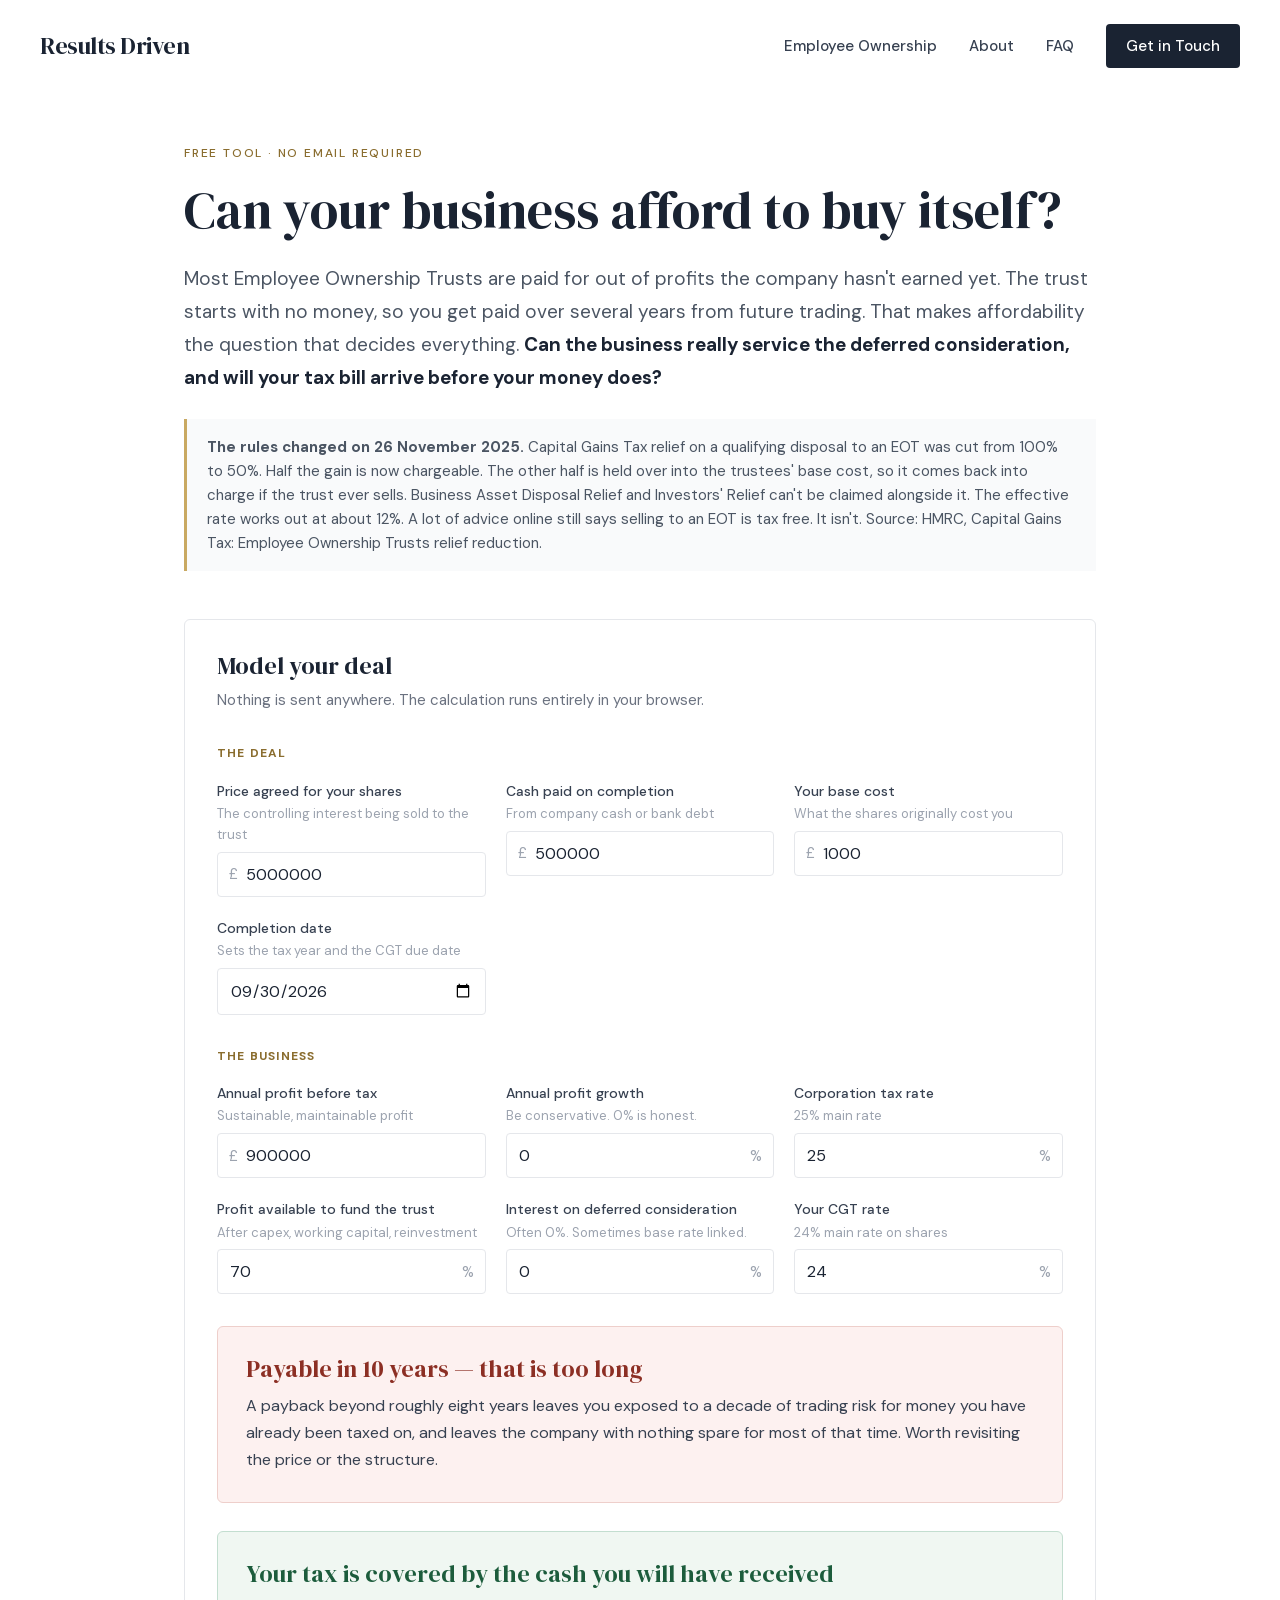
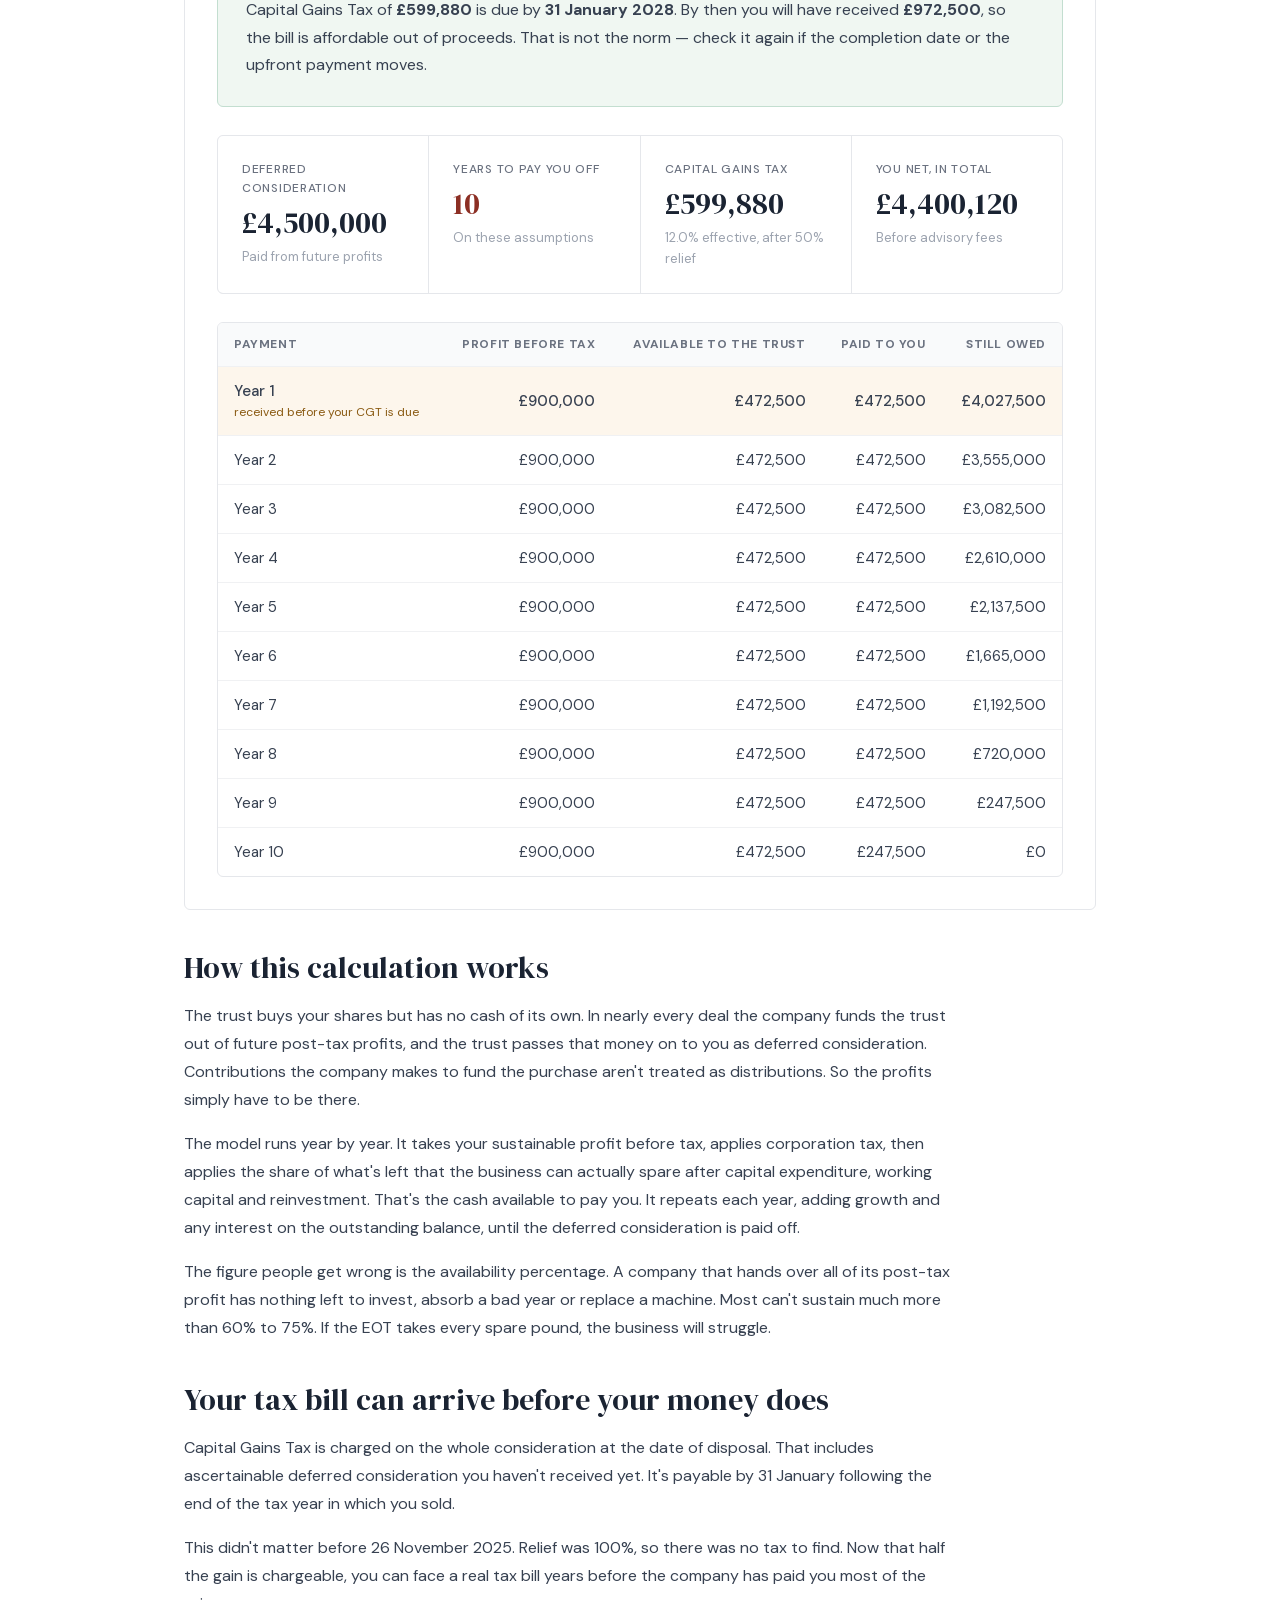
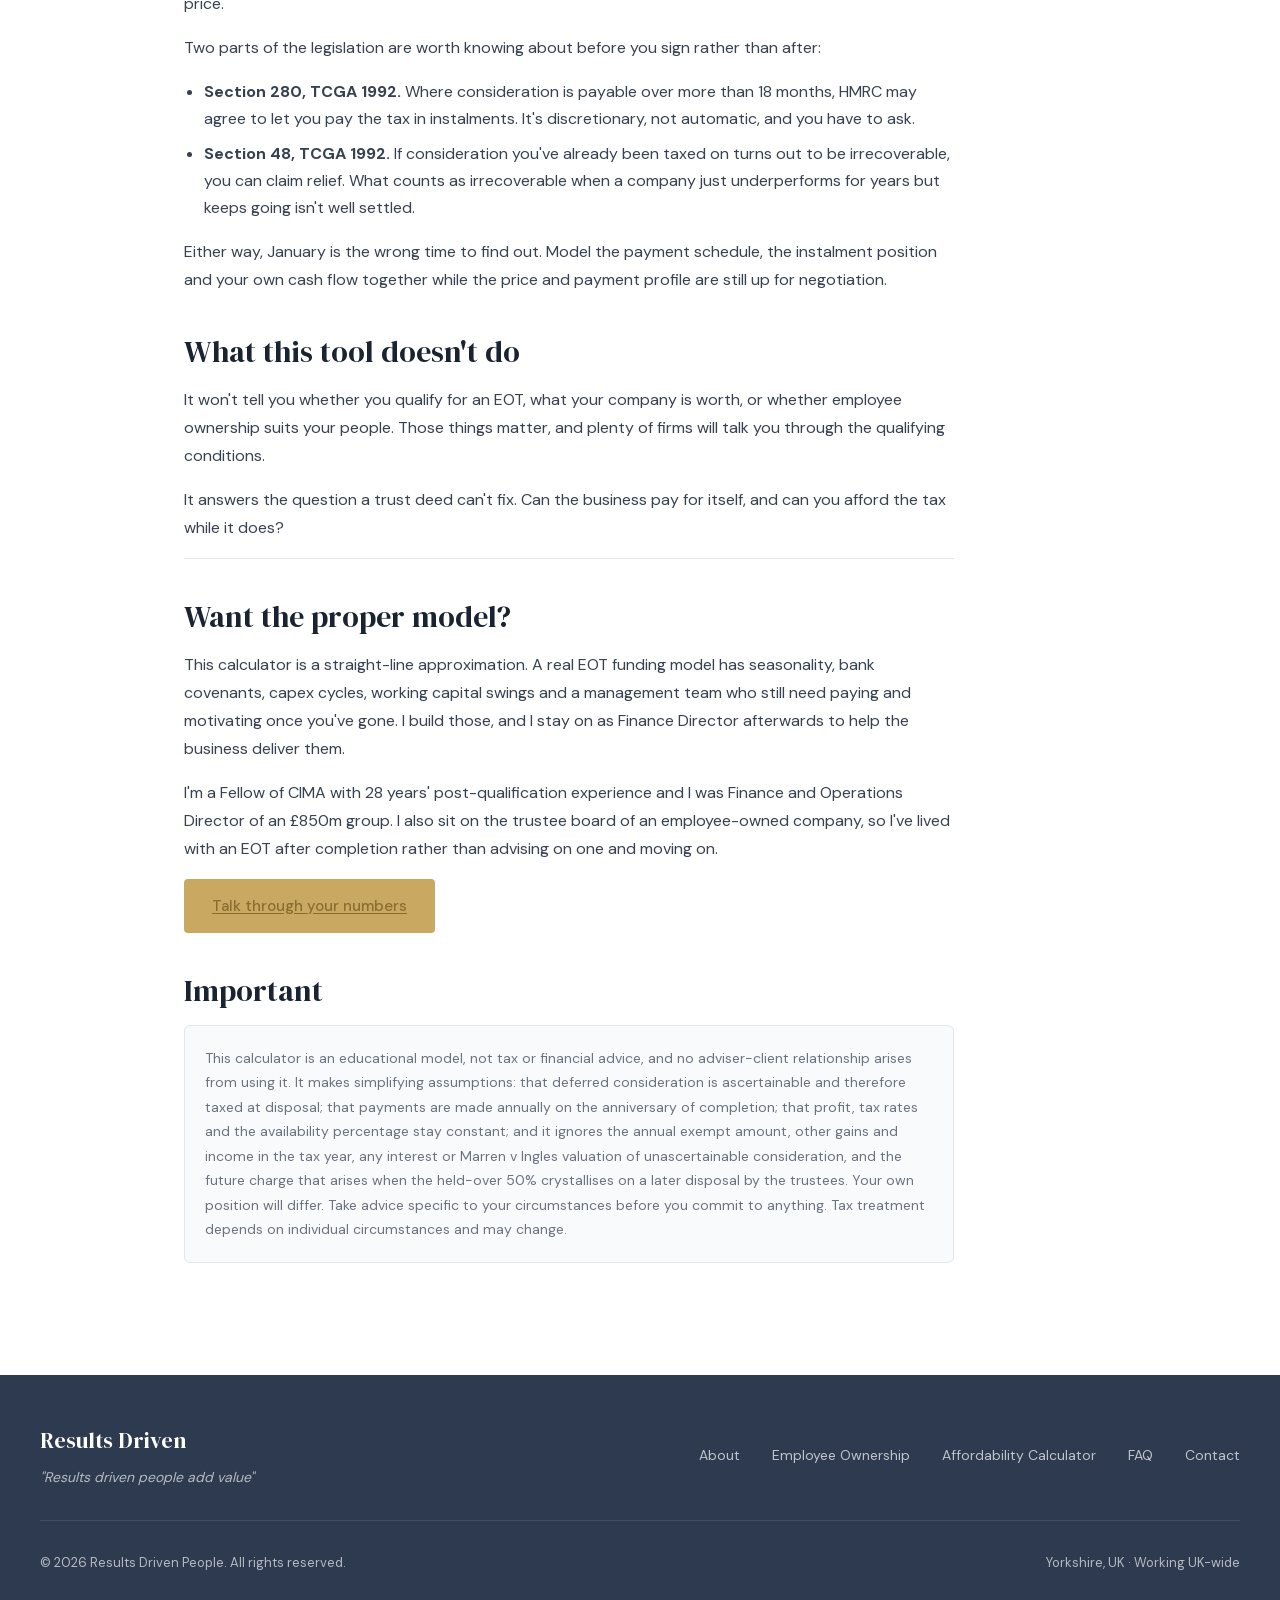
==== eot-affordability-calculator.html @ 0a6eadb1 "Align structured data with visible page: 28+ -> 29 years, anchored to 1997 JSON-LD and llms.txt stil" ====
<!DOCTYPE html>
<html lang="en-GB">

<head>
  <meta charset="utf-8">
  <meta name="viewport" content="width=device-width, initial-scale=1.0, viewport-fit=cover">

  <title>EOT Affordability Calculator | Can Your Business Afford to Buy Itself? | Results Driven</title>
  <meta name="title" content="EOT Affordability Calculator | Can Your Business Afford to Buy Itself?">
  <meta name="description" content="Free, ungated EOT affordability calculator. Model whether your company's future profits can actually fund the deferred consideration, what you net after the CGT relief cut from 100% to 50% on 26 November 2025, and whether your tax bill falls due before you have been paid. Built by Phil Southern FCMA.">
  <meta name="keywords" content="EOT affordability calculator, employee ownership trust calculator, EOT deferred consideration, EOT CGT calculator, can my business afford an EOT, EOT funding model, EOT 50% CGT relief">
  <meta name="author" content="Phil Southern FCMA, Results Driven">
  <meta name="robots" content="index, follow, max-snippet:-1, max-image-preview:large">
  <link rel="canonical" href="https://www.resultsdriven.co.uk/eot-affordability-calculator.html">

  <meta property="og:type" content="website">
  <meta property="og:url" content="https://www.resultsdriven.co.uk/eot-affordability-calculator.html">
  <meta property="og:site_name" content="Results Driven">
  <meta property="og:title" content="EOT Affordability Calculator | Can Your Business Afford to Buy Itself?">
  <meta property="og:description" content="Model whether your company's profits can fund the deferred consideration, and whether your CGT bill lands before you have been paid. Free, no email required.">
  <meta property="og:image" content="https://www.resultsdriven.co.uk/assets/img/Phil.webp">
  <meta property="og:locale" content="en_GB">

  <meta name="twitter:card" content="summary_large_image">
  <meta name="twitter:title" content="EOT Affordability Calculator | Can Your Business Afford to Buy Itself?">
  <meta name="twitter:description" content="Model whether your company's profits can fund the deferred consideration, and whether your CGT bill lands before you have been paid.">
  <meta name="twitter:image" content="https://www.resultsdriven.co.uk/assets/img/Phil.webp">

  <link rel="icon" type="image/png" href="assets/img/favicon.png">
  <link rel="apple-touch-icon" href="assets/img/favicon.png">
  <link rel="manifest" href="manifest.json">
  <meta name="theme-color" content="#1a2332">

  <link rel="preload" href="assets/fonts/dm-serif-display-latin-400.woff2" as="font" type="font/woff2" crossorigin fetchpriority="high">
  <link rel="preload" href="assets/fonts/dm-sans-latin-var.woff2" as="font" type="font/woff2" crossorigin fetchpriority="high">
  <link rel="preload" href="assets/css/style.css" as="style">
  <style>
    @font-face{font-family:'DM Sans';src:url(assets/fonts/dm-sans-latin-var.woff2) format('woff2-variations');font-weight:400 700;font-style:normal;font-display:swap}
    @font-face{font-family:'DM Serif Display';src:url(assets/fonts/dm-serif-display-latin-400.woff2) format('woff2');font-weight:400;font-style:normal;font-display:swap}
    *,*::before,*::after{box-sizing:border-box;margin:0;padding:0}
    html{scroll-behavior:smooth;-webkit-font-smoothing:antialiased}
    body{font-family:'DM Sans',-apple-system,BlinkMacSystemFont,sans-serif;font-size:1rem;line-height:1.6;color:#374151;background:#fff}
    a{color:inherit;text-decoration:none}
    h1,h2,h3,h4{font-family:'DM Serif Display',Georgia,serif;font-weight:400;line-height:1.2;color:#1a2332}
  </style>
  <link href="assets/css/style.css" rel="stylesheet">

  <style>
    .calc-main{max-width:960px;margin:0 auto;padding:9rem 1.5rem 4rem}
    .calc-intro{margin-bottom:3rem}
    .calc-intro h1{font-size:clamp(2rem,4.5vw,3.25rem);margin-bottom:1.25rem}
    .calc-lede{font-size:1.1875rem;color:#4b5563;line-height:1.75;max-width:70ch}
    .calc-lede strong{color:#1a2332}
    .calc-note{margin-top:1.5rem;padding:1rem 1.25rem;border-left:3px solid #c9a962;background:#f9fafb;font-size:.9375rem;color:#4b5563}

    .calc-panel{border:1px solid #e5e7eb;border-radius:6px;padding:2rem;margin-bottom:2.5rem;background:#fff}
    .calc-panel h2{font-size:1.5rem;margin-bottom:.5rem}
    .calc-panel-sub{font-size:.9375rem;color:#6b7280;margin-bottom:2rem}
    .calc-fieldset{border:0;margin:0 0 2rem}
    .calc-legend{font-size:.75rem;font-weight:700;letter-spacing:.1em;text-transform:uppercase;color:#8a6d2f;margin-bottom:1rem;padding:0}
    .calc-grid{display:grid;grid-template-columns:repeat(auto-fit,minmax(230px,1fr));gap:1.25rem}
    .calc-field label{display:block;font-size:.875rem;font-weight:500;color:#374151;margin-bottom:.375rem}
    .calc-hint{display:block;font-size:.8125rem;font-weight:400;color:#9ca3af;margin-top:.125rem}
    .calc-input-wrap{position:relative;display:flex;align-items:center}
    .calc-prefix,.calc-suffix{position:absolute;color:#9ca3af;font-size:.9375rem;pointer-events:none}
    .calc-prefix{left:.75rem}
    .calc-suffix{right:.75rem}
    .calc-field input{width:100%;padding:.6875rem .75rem;font-family:inherit;font-size:1rem;color:#1a2332;border:1px solid #e5e7eb;border-radius:4px;background:#fff}
    .calc-field input.has-prefix{padding-left:1.75rem}
    .calc-field input.has-suffix{padding-right:2rem}
    .calc-field input:focus{outline:2px solid #c9a962;outline-offset:1px;border-color:#c9a962}

    .calc-verdict{border-radius:6px;padding:1.75rem;margin-bottom:1.75rem;border:1px solid}
    .calc-verdict h3{font-size:1.5rem;margin-bottom:.5rem}
    .calc-verdict p{font-size:1rem;line-height:1.7}
    .v-ok{background:#f0f7f2;border-color:#c3ded0}
    .v-ok h3{color:#1c5c3c}
    .v-warn{background:#fdf6ec;border-color:#eddcbf}
    .v-warn h3{color:#8a5a12}
    .v-bad{background:#fdf1f0;border-color:#eecfcb}
    .v-bad h3{color:#8c2f24}

    .calc-results{display:grid;grid-template-columns:repeat(auto-fit,minmax(190px,1fr));gap:1px;background:#e5e7eb;border:1px solid #e5e7eb;border-radius:6px;overflow:hidden;margin-bottom:1.75rem}
    .calc-result{background:#fff;padding:1.5rem}
    .calc-result-label{display:block;font-size:.75rem;font-weight:500;letter-spacing:.06em;text-transform:uppercase;color:#6b7280;margin-bottom:.5rem}
    .calc-result-value{display:block;font-family:'DM Serif Display',Georgia,serif;font-size:1.875rem;color:#1a2332;line-height:1.15}
    .calc-result-note{display:block;font-size:.8125rem;color:#9ca3af;margin-top:.375rem}
    .calc-result-value.is-bad{color:#8c2f24}

    .calc-table-wrap{overflow-x:auto;border:1px solid #e5e7eb;border-radius:6px}
    table.calc-table{width:100%;border-collapse:collapse;font-size:.9375rem;min-width:560px}
    .calc-table th,.calc-table td{padding:.75rem 1rem;text-align:right;border-bottom:1px solid #f0f1f3}
    .calc-table th{font-size:.75rem;font-weight:700;letter-spacing:.05em;text-transform:uppercase;color:#6b7280;background:#f9fafb;text-align:right}
    .calc-table th:first-child,.calc-table td:first-child{text-align:left}
    .calc-table tbody tr:last-child td{border-bottom:0}
    .calc-table tr.is-taxdue td{background:#fdf6ec;font-weight:500}
    .calc-table .row-flag{font-size:.75rem;color:#8a5a12;display:block;font-weight:400}

    .calc-prose{max-width:70ch;margin-bottom:3rem}
    .calc-prose h2{font-size:1.875rem;margin:2.5rem 0 1rem}
    .calc-prose h3{font-size:1.25rem;margin:1.75rem 0 .625rem}
    .calc-prose p{margin-bottom:1rem;line-height:1.75}
    .calc-prose ul{margin:0 0 1rem 1.25rem}
    .calc-prose li{margin-bottom:.5rem;line-height:1.7}
    .calc-prose a{color:#8a6d2f;text-decoration:underline;text-underline-offset:2px}
    .calc-cta{border-top:1px solid #e5e7eb;padding-top:2.5rem;margin-top:1rem}
    .calc-cta h2{margin-top:0}
    .calc-disclaimer{font-size:.875rem;color:#6b7280;background:#f9fafb;border:1px solid #e5e7eb;border-radius:6px;padding:1.25rem;line-height:1.7}
    @media(max-width:600px){.calc-main{padding-top:7rem}.calc-panel{padding:1.25rem}.calc-result-value{font-size:1.5rem}}
  </style>

  <script type="application/ld+json">
  {
    "@context": "https://schema.org",
    "@graph": [
      {
        "@type": "WebApplication",
        "@id": "https://www.resultsdriven.co.uk/eot-affordability-calculator.html#app",
        "name": "EOT Affordability Calculator",
        "url": "https://www.resultsdriven.co.uk/eot-affordability-calculator.html",
        "applicationCategory": "FinanceApplication",
        "operatingSystem": "Any (web browser)",
        "isAccessibleForFree": true,
        "offers": { "@type": "Offer", "price": "0", "priceCurrency": "GBP" },
        "description": "A free calculator that models whether a UK company's future trading profits can fund the deferred consideration on a sale to an Employee Ownership Trust, what the seller nets after the reduction of EOT Capital Gains Tax relief from 100% to 50% for disposals on or after 26 November 2025, and whether the Capital Gains Tax falls due before the seller has actually been paid.",
        "author": { "@type": "Person", "name": "Phil Southern", "@id": "https://www.resultsdriven.co.uk/#phil-southern" },
        "publisher": { "@id": "https://www.resultsdriven.co.uk/#business" },
        "inLanguage": "en-GB"
      },
      {
        "@type": "BreadcrumbList",
        "itemListElement": [
          { "@type": "ListItem", "position": 1, "name": "Home", "item": "https://www.resultsdriven.co.uk/" },
          { "@type": "ListItem", "position": 2, "name": "EOT Affordability Calculator", "item": "https://www.resultsdriven.co.uk/eot-affordability-calculator.html" }
        ]
      },
      {
        "@type": "FAQPage",
        "mainEntity": [
          {
            "@type": "Question",
            "name": "Can my business afford to be sold to an EOT?",
            "acceptedAnswer": {
              "@type": "Answer",
              "text": "It depends on whether the company's future post-tax trading profits can service the deferred consideration within an acceptable period. The trust normally has no money of its own, so the price is paid out of profits the business has not yet earned. As a rule of thumb, if the deferred consideration is more than about four to six years of the profit genuinely available after tax, reinvestment and working capital, the deal will strain the business. The calculator on this page models it year by year rather than relying on a rule of thumb."
            }
          },
          {
            "@type": "Question",
            "name": "How much Capital Gains Tax do I pay when I sell to an EOT in 2026?",
            "acceptedAnswer": {
              "@type": "Answer",
              "text": "For disposals on or after 26 November 2025, relief on a qualifying disposal to an Employee Ownership Trust is 50%, not 100%. Half the gain is chargeable immediately and the other half is held over and deducted from the trustees' acquisition cost, so it comes back into charge on a later disposal by the trust. Business Asset Disposal Relief and Investors' Relief cannot be claimed where EOT relief under section 236H TCGA 1992 is claimed. At the 24% main rate for shares, the effective rate is approximately 12% of the gain. Before 26 November 2025 the relief was 100% and the disposal was free of Capital Gains Tax, which is why a great deal of published UK advice is now out of date."
            }
          },
          {
            "@type": "Question",
            "name": "If the EOT pays me out of future profits, when is my Capital Gains Tax due?",
            "acceptedAnswer": {
              "@type": "Answer",
              "text": "Capital Gains Tax is charged by reference to the whole consideration at the date of disposal, including ascertainable deferred consideration you have not yet received, and it is payable by 31 January following the end of the tax year in which the disposal took place. When relief was 100% this did not matter because there was no tax to pay. Now that half the gain is chargeable, a seller can face a substantial tax bill long before the company has paid them most of the purchase price. Section 280 of the Taxation of Chargeable Gains Act 1992 allows HMRC to agree payment by instalments where consideration is payable over a period exceeding 18 months, and section 48 gives relief where consideration ultimately proves irrecoverable. This calculator shows the gap between the tax due and the cash actually received by that date."
            }
          }
        ]
      }
    ]
  }
  </script>
</head>

<body>

  <nav class="site-nav" role="navigation" aria-label="Main navigation">
    <div class="nav-container">
      <a href="/" class="nav-logo" aria-label="Results Driven - Home">
        <span class="logo-text">Results Driven</span>
      </a>
      <div class="nav-links" id="nav-links">
        <a href="/#employee-ownership">Employee Ownership</a>
        <a href="/#about">About</a>
        <a href="/#faq">FAQ</a>
        <a href="/#contact" class="nav-cta">Get in Touch</a>
      </div>
      <button class="nav-toggle" aria-label="Toggle navigation menu" aria-expanded="false" aria-controls="nav-links">
        <span></span>
        <span></span>
      </button>
    </div>
  </nav>

  <main class="calc-main">

    <div class="calc-intro">
      <p class="section-label">Free tool &middot; No email required</p>
      <h1>Can your business afford to buy itself?</h1>
      <p class="calc-lede">Most Employee Ownership Trusts are paid for out of profits the company hasn't earned yet. The trust starts with no money, so you get paid over several years from future trading. That makes affordability the question that decides everything. <strong>Can the business really service the deferred consideration, and will your tax bill arrive before your money does?</strong></p>
      <div class="calc-note">
        <strong>The rules changed on 26 November 2025.</strong> Capital Gains Tax relief on a qualifying disposal to an EOT was cut from 100% to 50%. Half the gain is now chargeable. The other half is held over into the trustees' base cost, so it comes back into charge if the trust ever sells. Business Asset Disposal Relief and Investors' Relief can't be claimed alongside it. The effective rate works out at about 12%. A lot of advice online still says selling to an EOT is tax free. It isn't. Source: <a href="https://www.gov.uk/government/publications/capital-gains-tax-employee-ownership-trusts/capital-gains-tax-employee-ownership-trusts-relief-reduction" rel="noopener">HMRC, Capital Gains Tax: Employee Ownership Trusts relief reduction</a>.
      </div>
    </div>

    <form class="calc-panel" id="calc-form" novalidate>
      <h2>Model your deal</h2>
      <p class="calc-panel-sub">Nothing is sent anywhere. The calculation runs entirely in your browser.</p>

      <fieldset class="calc-fieldset">
        <legend class="calc-legend">The deal</legend>
        <div class="calc-grid">
          <div class="calc-field">
            <label for="price">Price agreed for your shares
              <span class="calc-hint">The controlling interest being sold to the trust</span>
            </label>
            <div class="calc-input-wrap">
              <span class="calc-prefix">£</span>
              <input type="number" id="price" class="has-prefix" value="5000000" min="0" step="10000" inputmode="numeric">
            </div>
          </div>
          <div class="calc-field">
            <label for="upfront">Cash paid on completion
              <span class="calc-hint">From company cash or bank debt</span>
            </label>
            <div class="calc-input-wrap">
              <span class="calc-prefix">£</span>
              <input type="number" id="upfront" class="has-prefix" value="500000" min="0" step="10000" inputmode="numeric">
            </div>
          </div>
          <div class="calc-field">
            <label for="basecost">Your base cost
              <span class="calc-hint">What the shares originally cost you</span>
            </label>
            <div class="calc-input-wrap">
              <span class="calc-prefix">£</span>
              <input type="number" id="basecost" class="has-prefix" value="1000" min="0" step="1000" inputmode="numeric">
            </div>
          </div>
          <div class="calc-field">
            <label for="completion">Completion date
              <span class="calc-hint">Sets the tax year and the CGT due date</span>
            </label>
            <div class="calc-input-wrap">
              <input type="date" id="completion" value="2026-09-30">
            </div>
          </div>
        </div>
      </fieldset>

      <fieldset class="calc-fieldset">
        <legend class="calc-legend">The business</legend>
        <div class="calc-grid">
          <div class="calc-field">
            <label for="pbt">Annual profit before tax
              <span class="calc-hint">Sustainable, maintainable profit</span>
            </label>
            <div class="calc-input-wrap">
              <span class="calc-prefix">£</span>
              <input type="number" id="pbt" class="has-prefix" value="900000" min="0" step="10000" inputmode="numeric">
            </div>
          </div>
          <div class="calc-field">
            <label for="growth">Annual profit growth
              <span class="calc-hint">Be conservative. 0% is honest.</span>
            </label>
            <div class="calc-input-wrap">
              <input type="number" id="growth" class="has-suffix" value="0" min="-20" max="30" step="0.5">
              <span class="calc-suffix">%</span>
            </div>
          </div>
          <div class="calc-field">
            <label for="ctrate">Corporation tax rate
              <span class="calc-hint">25% main rate</span>
            </label>
            <div class="calc-input-wrap">
              <input type="number" id="ctrate" class="has-suffix" value="25" min="0" max="40" step="0.5">
              <span class="calc-suffix">%</span>
            </div>
          </div>
          <div class="calc-field">
            <label for="avail">Profit available to fund the trust
              <span class="calc-hint">After capex, working capital, reinvestment</span>
            </label>
            <div class="calc-input-wrap">
              <input type="number" id="avail" class="has-suffix" value="70" min="0" max="100" step="5">
              <span class="calc-suffix">%</span>
            </div>
          </div>
          <div class="calc-field">
            <label for="interest">Interest on deferred consideration
              <span class="calc-hint">Often 0%. Sometimes base rate linked.</span>
            </label>
            <div class="calc-input-wrap">
              <input type="number" id="interest" class="has-suffix" value="0" min="0" max="15" step="0.25">
              <span class="calc-suffix">%</span>
            </div>
          </div>
          <div class="calc-field">
            <label for="cgtrate">Your CGT rate
              <span class="calc-hint">24% main rate on shares</span>
            </label>
            <div class="calc-input-wrap">
              <input type="number" id="cgtrate" class="has-suffix" value="24" min="0" max="45" step="1">
              <span class="calc-suffix">%</span>
            </div>
          </div>
        </div>
      </fieldset>

      <div id="calc-output" aria-live="polite"></div>
    </form>

    <noscript>
      <div class="calc-panel">
        <h2>The calculator needs JavaScript</h2>
        <p>The explanation below covers the same ground, and the arithmetic is not complicated: take your sustainable profit, tax it at 25%, take the share of what is left that the business can genuinely spare after capex and working capital, and see how many years of that it takes to pay off the price you have not been paid on completion. Then check whether your Capital Gains Tax bill falls due before you have received that money.</p>
      </div>
    </noscript>

    <div class="calc-prose">
      <h2>How this calculation works</h2>
      <p>The trust buys your shares but has no cash of its own. In nearly every deal the company funds the trust out of future post-tax profits, and the trust passes that money on to you as deferred consideration. Contributions the company makes to fund the purchase aren't treated as distributions. So the profits simply have to be there.</p>
      <p>The model runs year by year. It takes your sustainable profit before tax, applies corporation tax, then applies the share of what's left that the business can actually spare after capital expenditure, working capital and reinvestment. That's the cash available to pay you. It repeats each year, adding growth and any interest on the outstanding balance, until the deferred consideration is paid off.</p>
      <p>The figure people get wrong is the availability percentage. A company that hands over all of its post-tax profit has nothing left to invest, absorb a bad year or replace a machine. Most can't sustain much more than 60% to 75%. If the EOT takes every spare pound, the business will struggle.</p>

      <h2 id="cgt-timing-trap">Your tax bill can arrive before your money does</h2>
      <p>Capital Gains Tax is charged on the whole consideration at the date of disposal. That includes ascertainable deferred consideration you haven't received yet. It's payable by 31 January following the end of the tax year in which you sold.</p>
      <p>This didn't matter before 26 November 2025. Relief was 100%, so there was no tax to find. Now that half the gain is chargeable, you can face a real tax bill years before the company has paid you most of the price.</p>
      <p>Two parts of the legislation are worth knowing about before you sign rather than after:</p>
      <ul>
        <li><strong>Section 280, TCGA 1992.</strong> Where consideration is payable over more than 18 months, HMRC may agree to let you pay the tax in instalments. It's discretionary, not automatic, and you have to ask.</li>
        <li><strong>Section 48, TCGA 1992.</strong> If consideration you've already been taxed on turns out to be irrecoverable, you can claim relief. What counts as irrecoverable when a company just underperforms for years but keeps going isn't well settled.</li>
      </ul>
      <p>Either way, January is the wrong time to find out. Model the payment schedule, the instalment position and your own cash flow together while the price and payment profile are still up for negotiation.</p>

      <h2>What this tool doesn't do</h2>
      <p>It won't tell you whether you qualify for an EOT, what your company is worth, or whether employee ownership suits your people. Those things matter, and plenty of firms will talk you through the qualifying conditions.</p>
      <p>It answers the question a trust deed can't fix. Can the business pay for itself, and can you afford the tax while it does?</p>

      <div class="calc-cta">
        <h2>Want the proper model?</h2>
        <p>This calculator is a straight-line approximation. A real EOT funding model has seasonality, bank covenants, capex cycles, working capital swings and a management team who still need paying and motivating once you've gone. I build those, and I stay on as Finance Director afterwards to help the business deliver them.</p>
        <p>I'm a Fellow of CIMA with 28 years' post-qualification experience and I was Finance and Operations Director of an £850m group. I also sit on the trustee board of an employee-owned company, so I've lived with an EOT after completion rather than advising on one and moving on.</p>
        <p><a href="mailto:phil@resultsdriven.co.uk?subject=EOT%20Affordability&body=Hello%20Phil%2C%0D%0A%0D%0AI've%20used%20the%20affordability%20calculator%20and%20I'd%20like%20to%20talk%20through%20the%20numbers%20for%20my%20business.%0D%0A%0D%0ACompany%3A%20%0D%0ATurnover%3A%20%0D%0AProfit%3A%20%0D%0A%0D%0AKind%20regards%2C" class="btn-primary">Talk through your numbers</a></p>
      </div>

      <h2>Important</h2>
      <p class="calc-disclaimer">This calculator is an educational model, not tax or financial advice, and no adviser-client relationship arises from using it. It makes simplifying assumptions: that deferred consideration is ascertainable and therefore taxed at disposal; that payments are made annually on the anniversary of completion; that profit, tax rates and the availability percentage stay constant; and it ignores the annual exempt amount, other gains and income in the tax year, any interest or Marren v Ingles valuation of unascertainable consideration, and the future charge that arises when the held-over 50% crystallises on a later disposal by the trustees. Your own position will differ. Take advice specific to your circumstances before you commit to anything. Tax treatment depends on individual circumstances and may change.</p>
    </div>
  </main>

  <footer class="footer" role="contentinfo">
    <div class="footer-content">
      <div class="footer-brand">
        <span class="footer-logo-text">Results Driven</span>
        <p>"Results driven people add value"</p>
      </div>
      <nav class="footer-links" aria-label="Footer navigation">
        <a href="/#about">About</a>
        <a href="/#employee-ownership">Employee Ownership</a>
        <a href="/eot-affordability-calculator.html">Affordability Calculator</a>
        <a href="/#faq">FAQ</a>
        <a href="/#contact">Contact</a>
      </nav>
    </div>
    <div class="footer-bottom">
      <p>&copy; <span class="dynamic-copyright-year">2026</span> Results Driven People. All rights reserved.</p>
      <p class="footer-credit">Yorkshire, UK &middot; Working UK-wide</p>
    </div>
  </footer>

  <script>
    (function () {
      var f = {
        price: document.getElementById('price'),
        upfront: document.getElementById('upfront'),
        basecost: document.getElementById('basecost'),
        completion: document.getElementById('completion'),
        pbt: document.getElementById('pbt'),
        growth: document.getElementById('growth'),
        ctrate: document.getElementById('ctrate'),
        avail: document.getElementById('avail'),
        interest: document.getElementById('interest'),
        cgtrate: document.getElementById('cgtrate')
      };
      var out = document.getElementById('calc-output');
      var MAX_YEARS = 30;

      var gbp = new Intl.NumberFormat('en-GB', { style: 'currency', currency: 'GBP', maximumFractionDigits: 0 });
      var dateFmt = new Intl.DateTimeFormat('en-GB', { day: 'numeric', month: 'long', year: 'numeric' });
      function num(el, fallback) {
        var v = parseFloat(el.value);
        return isFinite(v) ? v : fallback;
      }

      // CGT on a disposal is due by 31 January following the end of the tax year
      // of disposal. The UK tax year runs 6 April to 5 April.
      function cgtDueDate(completion) {
        var y = completion.getFullYear();
        var startOfTaxYear = new Date(Date.UTC(y, 3, 6)); // 6 April
        var taxYearStart = completion >= startOfTaxYear ? y : y - 1;
        return new Date(Date.UTC(taxYearStart + 2, 0, 31)); // 31 January, two years on
      }

      function calculate() {
        var price = Math.max(0, num(f.price, 0));
        var upfront = Math.min(Math.max(0, num(f.upfront, 0)), price);
        var basecost = Math.max(0, num(f.basecost, 0));
        var pbt = Math.max(0, num(f.pbt, 0));
        var growth = num(f.growth, 0) / 100;
        var ct = num(f.ctrate, 25) / 100;
        var avail = num(f.avail, 70) / 100;
        var interest = num(f.interest, 0) / 100;
        var cgtRate = num(f.cgtrate, 24) / 100;

        var completion = new Date(f.completion.value || '2026-09-30');
        if (isNaN(completion.getTime())) completion = new Date(Date.UTC(2026, 8, 30));

        var deferred = price - upfront;

        // Tax: 50% of the gain is relieved, 50% chargeable (disposals on/after 26 Nov 2025).
        var gain = Math.max(0, price - basecost);
        var chargeable = gain * 0.5;
        var cgt = chargeable * cgtRate;
        var effectiveRate = gain > 0 ? (cgt / gain) * 100 : 0;

        var dueDate = cgtDueDate(completion);

        // Year-by-year run-off of the deferred consideration.
        var balance = deferred;
        var rows = [];
        var receivedByDueDate = upfront;
        var years = 0;
        var cleared = false;

        for (var y = 1; y <= MAX_YEARS && balance > 0.5; y++) {
          var profit = pbt * Math.pow(1 + growth, y - 1);
          var postTax = profit * (1 - ct);
          var capacity = postTax * avail;

          var openingWithInterest = balance * (1 + interest);
          var payment = Math.min(capacity, openingWithInterest);
          var closing = openingWithInterest - payment;

          var payDate = new Date(Date.UTC(completion.getUTCFullYear() + y, completion.getUTCMonth(), completion.getUTCDate()));
          if (payDate <= dueDate) receivedByDueDate += payment;

          rows.push({
            year: y,
            payDate: payDate,
            profit: profit,
            capacity: capacity,
            payment: payment,
            closing: closing,
            beforeTaxDue: payDate <= dueDate
          });

          balance = closing;
          years = y;
          if (balance <= 0.5) { cleared = true; break; }
          // No capacity at all: the deal can never pay itself off.
          if (capacity <= 0) break;
        }

        var shortfall = cgt - receivedByDueDate;

        render({
          price: price, upfront: upfront, deferred: deferred,
          gain: gain, cgt: cgt, effectiveRate: effectiveRate,
          dueDate: dueDate, receivedByDueDate: receivedByDueDate, shortfall: shortfall,
          rows: rows, years: years, cleared: cleared
        });
      }

      function render(r) {
        var verdictClass, verdictTitle, verdictBody;
        if (r.deferred <= 0) {
          verdictClass = 'v-ok';
          verdictTitle = 'Paid in full on completion';
          verdictBody = 'There is no deferred consideration to service, so affordability is not the constraint here. The tax timing still is — see below.';
        } else if (!r.cleared) {
          verdictClass = 'v-bad';
          verdictTitle = 'On these numbers, the business cannot buy itself';
          verdictBody = 'The profit available to fund the trust does not clear the deferred consideration within ' + MAX_YEARS + ' years. Either the price is too high for what this business earns, or too much of the profit is already spoken for. This is the answer it is much cheaper to get now than two years into a deal.';
        } else if (r.years > 8) {
          verdictClass = 'v-bad';
          verdictTitle = 'Payable in ' + r.years + ' years — that is too long';
          verdictBody = 'A payback beyond roughly eight years leaves you exposed to a decade of trading risk for money you have already been taxed on, and leaves the company with nothing spare for most of that time. Worth revisiting the price or the structure.';
        } else if (r.years > 5) {
          verdictClass = 'v-warn';
          verdictTitle = 'Payable in ' + r.years + ' years — tight but possible';
          verdictBody = 'This is workable, but it assumes the profit holds up for ' + r.years + ' years. Stress-test it: what happens to your payments if profit drops 20% for two years?';
        } else {
          verdictClass = 'v-ok';
          verdictTitle = 'Payable in ' + r.years + ' years';
          verdictBody = 'On these assumptions the business can service the deferred consideration comfortably, leaving room to keep investing while it pays you.';
        }

        var taxWarning = '';
        if (r.shortfall > 0) {
          taxWarning =
            '<div class="calc-verdict v-warn">' +
              '<h3>Your tax bill lands before your money does</h3>' +
              '<p>Capital Gains Tax of <strong>' + gbp.format(r.cgt) + '</strong> is due by <strong>' + dateFmt.format(r.dueDate) + '</strong>, calculated on the whole price including the deferred element you have not been paid. By that date you will have received <strong>' + gbp.format(r.receivedByDueDate) + '</strong>.</p>' +
              '<p style="margin-top:.75rem"><strong>Shortfall: ' + gbp.format(r.shortfall) + '</strong> that you will need to find from your own resources — unless HMRC agrees to instalments under <a href="#cgt-timing-trap" style="color:#8a5a12;text-decoration:underline">section 280 TCGA 1992</a>, which is discretionary and has to be asked for.</p>' +
            '</div>';
        } else if (r.cgt > 0) {
          taxWarning =
            '<div class="calc-verdict v-ok">' +
              '<h3>Your tax is covered by the cash you will have received</h3>' +
              '<p>Capital Gains Tax of <strong>' + gbp.format(r.cgt) + '</strong> is due by <strong>' + dateFmt.format(r.dueDate) + '</strong>. By then you will have received <strong>' + gbp.format(r.receivedByDueDate) + '</strong>, so the bill is affordable out of proceeds. That is not the norm — check it again if the completion date or the upfront payment moves.</p>' +
            '</div>';
        }

        var tableRows = r.rows.map(function (row) {
          return '<tr' + (row.beforeTaxDue ? ' class="is-taxdue"' : '') + '>' +
            '<td>Year ' + row.year +
              (row.beforeTaxDue ? '<span class="row-flag">received before your CGT is due</span>' : '') +
            '</td>' +
            '<td>' + gbp.format(row.profit) + '</td>' +
            '<td>' + gbp.format(row.capacity) + '</td>' +
            '<td>' + gbp.format(row.payment) + '</td>' +
            '<td>' + gbp.format(row.closing) + '</td>' +
          '</tr>';
        }).join('');

        out.innerHTML =
          '<div class="calc-verdict ' + verdictClass + '">' +
            '<h3>' + verdictTitle + '</h3>' +
            '<p>' + verdictBody + '</p>' +
          '</div>' +
          taxWarning +
          '<div class="calc-results">' +
            '<div class="calc-result"><span class="calc-result-label">Deferred consideration</span><span class="calc-result-value">' + gbp.format(r.deferred) + '</span><span class="calc-result-note">Paid from future profits</span></div>' +
            '<div class="calc-result"><span class="calc-result-label">Years to pay you off</span><span class="calc-result-value' + (!r.cleared || r.years > 8 ? ' is-bad' : '') + '">' + (r.cleared ? r.years : MAX_YEARS + '+') + '</span><span class="calc-result-note">' + (r.cleared ? 'On these assumptions' : 'Never, on these numbers') + '</span></div>' +
            '<div class="calc-result"><span class="calc-result-label">Capital Gains Tax</span><span class="calc-result-value">' + gbp.format(r.cgt) + '</span><span class="calc-result-note">' + r.effectiveRate.toFixed(1) + '% effective, after 50% relief</span></div>' +
            '<div class="calc-result"><span class="calc-result-label">You net, in total</span><span class="calc-result-value">' + gbp.format(r.price - r.cgt) + '</span><span class="calc-result-note">Before advisory fees</span></div>' +
          '</div>' +
          (r.rows.length
            ? '<div class="calc-table-wrap"><table class="calc-table">' +
              '<thead><tr><th>Payment</th><th>Profit before tax</th><th>Available to the trust</th><th>Paid to you</th><th>Still owed</th></tr></thead>' +
              '<tbody>' + tableRows + '</tbody></table></div>'
            : '');
      }

      Object.keys(f).forEach(function (k) {
        f[k].addEventListener('input', calculate);
        f[k].addEventListener('change', calculate);
      });
      document.getElementById('calc-form').addEventListener('submit', function (e) { e.preventDefault(); });
      calculate();

      document.querySelectorAll('.dynamic-copyright-year').forEach(function (el) {
        el.textContent = new Date().getFullYear();
      });

      var toggle = document.querySelector('.nav-toggle');
      var nav = document.querySelector('.site-nav');
      if (toggle) {
        toggle.addEventListener('click', function () {
          var isOpen = nav.classList.toggle('nav-open');
          toggle.setAttribute('aria-expanded', isOpen);
        });
      }
      window.addEventListener('scroll', function () {
        nav.classList.toggle('nav-scrolled', window.scrollY > 50);
      }, { passive: true });
    })();
  </script>

</body>
</html>
---- assets/css/style.css ----
/* Results Driven - Modern Professional Stylesheet */

:root {
  --color-primary: #1a2332;
  --color-secondary: #2d3a4f;
  --color-accent: #c9a962;
  --color-accent-dark: #b8944d;
  --color-accent-text: #8a6d2f;
  --color-text: #374151;
  --color-text-light: #6b7280;
  --color-white: #ffffff;
  --color-off-white: #f9fafb;
  --color-border: #e5e7eb;

  --font-sans: 'DM Sans', -apple-system, BlinkMacSystemFont, sans-serif;
  --font-serif: 'DM Serif Display', Georgia, serif;

  --spacing-xs: 0.5rem;
  --spacing-sm: 1rem;
  --spacing-md: 1.5rem;
  --spacing-lg: 2rem;
  --spacing-xl: 3rem;
  --spacing-2xl: 5rem;
  --spacing-3xl: 8rem;

  --max-width: 1200px;
  --border-radius: 4px;
}

/* Reset & Base */
*, *::before, *::after {
  box-sizing: border-box;
  margin: 0;
  padding: 0;
}

html {
  scroll-behavior: smooth;
  -webkit-font-smoothing: antialiased;
  -moz-osx-font-smoothing: grayscale;
}

body {
  font-family: var(--font-sans);
  font-size: 1rem;
  line-height: 1.6;
  color: var(--color-text);
  background: var(--color-white);
}

img {
  max-width: 100%;
  height: auto;
  display: block;
}

a {
  color: inherit;
  text-decoration: none;
}

/* Typography */
h1, h2, h3, h4 {
  font-family: var(--font-serif);
  font-weight: 400;
  line-height: 1.2;
  color: var(--color-primary);
}

.section-label {
  font-size: 0.75rem;
  font-weight: 500;
  letter-spacing: 0.15em;
  text-transform: uppercase;
  color: var(--color-accent-text);
  margin-bottom: var(--spacing-sm);
}

.section-title {
  font-size: clamp(2rem, 4vw, 2.75rem);
  margin-bottom: var(--spacing-md);
}

.section-subtitle {
  font-size: 1.125rem;
  color: var(--color-text-light);
  max-width: 600px;
}

/* Buttons */
.btn-primary,
.btn-secondary,
.btn-outline,
.btn-large {
  display: inline-flex;
  align-items: center;
  justify-content: center;
  font-family: var(--font-sans);
  font-size: 0.9375rem;
  font-weight: 500;
  padding: 0.875rem 1.75rem;
  border-radius: var(--border-radius);
  transition: all 0.2s ease;
  cursor: pointer;
  border: none;
}

.btn-primary {
  background: var(--color-accent);
  color: var(--color-primary);
}

.btn-primary:hover {
  background: var(--color-accent-dark);
}

.btn-secondary {
  background: transparent;
  color: var(--color-primary);
  border: 1px solid var(--color-border);
}

.btn-secondary:hover {
  border-color: var(--color-primary);
}

.btn-outline {
  background: transparent;
  color: var(--color-white);
  border: 1px solid rgba(255,255,255,0.3);
}

.btn-outline:hover {
  background: rgba(255,255,255,0.1);
  border-color: rgba(255,255,255,0.5);
}

.btn-large {
  background: var(--color-accent);
  color: var(--color-primary);
  font-size: 1rem;
  padding: 1.125rem 2.5rem;
}

.btn-large:hover {
  background: var(--color-accent-dark);
  transform: translateY(-2px);
  box-shadow: 0 6px 20px rgba(201, 169, 98, 0.3);
}

.btn-primary:hover {
  transform: translateY(-2px);
  box-shadow: 0 4px 12px rgba(201, 169, 98, 0.25);
}

/* Navigation */
.site-nav {
  position: fixed;
  top: 0;
  left: 0;
  right: 0;
  z-index: 1000;
  padding: var(--spacing-md) var(--spacing-lg);
  transition: all 0.3s ease;
}

.site-nav.nav-scrolled {
  background: rgba(255,255,255,0.98);
  box-shadow: 0 1px 0 var(--color-border);
}

.nav-container {
  max-width: var(--max-width);
  margin: 0 auto;
  display: flex;
  align-items: center;
  justify-content: space-between;
}

.nav-logo {
  display: flex;
  align-items: center;
}

.logo-text {
  font-family: var(--font-serif);
  font-size: 1.5rem;
  font-weight: 400;
  color: var(--color-primary);
  letter-spacing: -0.02em;
}

.nav-links {
  display: flex;
  align-items: center;
  gap: var(--spacing-lg);
}

.nav-links a {
  font-size: 0.9375rem;
  font-weight: 500;
  color: var(--color-text);
  transition: color 0.2s;
}

.nav-links a:hover {
  color: var(--color-primary);
}

.nav-links .nav-cta {
  background: var(--color-primary);
  color: var(--color-white);
  padding: 0.625rem 1.25rem;
  border-radius: var(--border-radius);
}

.nav-links .nav-cta:hover {
  background: var(--color-secondary);
}

.nav-linkedin {
  display: flex;
  align-items: center;
  justify-content: center;
  width: 36px;
  height: 36px;
  border-radius: 50%;
  background: transparent;
  border: 1px solid var(--color-border);
  transition: all 0.2s;
}

.nav-linkedin:hover {
  background: var(--color-accent);
  border-color: var(--color-accent);
  color: var(--color-primary);
}

.nav-linkedin svg {
  font-size: 1rem;
}

.nav-toggle {
  display: none;
  flex-direction: column;
  gap: 6px;
  background: none;
  border: none;
  cursor: pointer;
  padding: 4px;
}

.nav-toggle span {
  display: block;
  width: 24px;
  height: 2px;
  background: var(--color-primary);
  transition: all 0.3s;
}

/* Hero */
.hero {
  min-height: 100vh;
  display: flex;
  flex-direction: column;
  justify-content: center;
  padding: var(--spacing-3xl) var(--spacing-lg) var(--spacing-xl);
  background: linear-gradient(135deg, var(--color-off-white) 0%, var(--color-white) 100%);
}

.hero-content {
  max-width: var(--max-width);
  margin: 0 auto;
  width: 100%;
}

.hero-label {
  font-size: 0.8125rem;
  font-weight: 500;
  letter-spacing: 0.1em;
  text-transform: uppercase;
  color: var(--color-accent-text);
  margin-bottom: var(--spacing-md);
}

.hero-title {
  font-size: clamp(2.5rem, 6vw, 4.5rem);
  line-height: 1.1;
  margin-bottom: var(--spacing-md);
  color: var(--color-primary);
}

.hero-subtitle {
  font-size: 1.25rem;
  color: var(--color-text-light);
  max-width: 540px;
  margin-bottom: var(--spacing-xl);
  line-height: 1.7;
}

.hero-actions {
  display: flex;
  gap: var(--spacing-sm);
  flex-wrap: wrap;
}

.hero-stats {
  max-width: var(--max-width);
  margin: var(--spacing-2xl) auto 0;
  width: 100%;
  display: flex;
  gap: var(--spacing-2xl);
  padding-top: var(--spacing-xl);
  border-top: 1px solid var(--color-border);
}

.stat {
  display: flex;
  flex-direction: column;
  gap: 0.25rem;
}

.stat-number {
  font-family: var(--font-serif);
  font-size: 3rem;
  color: var(--color-primary);
  line-height: 1;
  position: relative;
  display: inline-block;
}

.stat-number::after {
  content: '';
  position: absolute;
  bottom: -8px;
  left: 0;
  width: 40px;
  height: 3px;
  background: var(--color-accent);
}

.stat-label {
  font-size: 0.875rem;
  color: var(--color-text-light);
  margin-top: 0.75rem;
  text-transform: uppercase;
  letter-spacing: 0.05em;
  font-weight: 500;
}

/* About */
.about {
  display: grid;
  grid-template-columns: 1fr 1fr;
  gap: var(--spacing-3xl);
  max-width: var(--max-width);
  margin: 0 auto;
  padding: var(--spacing-3xl) var(--spacing-lg);
  align-items: center;
}

.about-image {
  position: relative;
}

.about-image::before {
  content: '';
  position: absolute;
  top: -20px;
  left: -20px;
  right: 40px;
  bottom: 40px;
  border: 2px solid var(--color-accent);
  border-radius: var(--border-radius);
  z-index: -1;
}

.about-image img {
  width: 100%;
  aspect-ratio: 4/5;
  object-fit: cover;
  border-radius: var(--border-radius);
  box-shadow: 20px 20px 60px rgba(0,0,0,0.1);
}

.about-badge {
  position: absolute;
  bottom: var(--spacing-lg);
  right: calc(var(--spacing-lg) * -1);
  background: var(--color-accent);
  color: var(--color-primary);
  padding: var(--spacing-md) var(--spacing-lg);
  text-align: center;
  border-radius: var(--border-radius);
  box-shadow: 0 10px 30px rgba(201, 169, 98, 0.3);
}

.badge-number {
  display: block;
  font-family: var(--font-serif);
  font-size: 2.5rem;
  line-height: 1;
}

.badge-text {
  font-size: 0.75rem;
  font-weight: 500;
  text-transform: uppercase;
  letter-spacing: 0.05em;
  line-height: 1.4;
}

.about-lead {
  font-size: 1.375rem;
  color: var(--color-primary);
  margin-bottom: var(--spacing-md);
  line-height: 1.5;
}

.about-content p {
  margin-bottom: var(--spacing-lg);
}

.credentials {
  display: flex;
  flex-direction: column;
  gap: var(--spacing-md);
  margin-top: var(--spacing-xl);
  padding-top: var(--spacing-xl);
  border-top: 1px solid var(--color-border);
}

.credential {
  display: flex;
  align-items: flex-start;
  gap: var(--spacing-md);
  padding: var(--spacing-md) 0;
  border-left: 3px solid var(--color-accent);
  padding-left: var(--spacing-md);
  margin-left: var(--spacing-xs);
}

.credential-number {
  font-family: var(--font-serif);
  font-size: 2.5rem;
  color: var(--color-primary);
  line-height: 1;
  min-width: 70px;
  background: linear-gradient(135deg, var(--color-primary) 0%, var(--color-accent-dark) 100%);
  -webkit-background-clip: text;
  -webkit-text-fill-color: transparent;
  background-clip: text;
}

.credential-text {
  font-size: 0.9375rem;
  color: var(--color-text-light);
  line-height: 1.5;
}

.credential-text strong {
  display: block;
  color: var(--color-primary);
  font-weight: 500;
}

/* LinkedIn Connect Button */
.linkedin-connect {
  display: inline-flex;
  align-items: center;
  gap: 0.75rem;
  margin-top: var(--spacing-xl);
  padding: 0.875rem 1.5rem;
  background: #0a66c2;
  color: var(--color-white);
  border-radius: var(--border-radius);
  font-size: 0.9375rem;
  font-weight: 500;
  transition: all 0.2s;
}

.linkedin-connect:hover {
  background: #004182;
  transform: translateY(-2px);
  box-shadow: 0 4px 12px rgba(10, 102, 194, 0.3);
}

.linkedin-connect svg {
  font-size: 1.125rem;
}

/* Services */
.services {
  background: var(--color-primary);
  color: var(--color-white);
  padding: var(--spacing-3xl) var(--spacing-lg);
}

.services-header {
  max-width: var(--max-width);
  margin: 0 auto var(--spacing-2xl);
  text-align: center;
}

.services .section-title {
  color: var(--color-white);
}

.services .section-subtitle {
  color: rgba(255,255,255,0.7);
  margin: 0 auto;
}

.services-grid {
  max-width: var(--max-width);
  margin: 0 auto;
  display: grid;
  grid-template-columns: repeat(3, 1fr);
  gap: var(--spacing-lg);
}

.service-card {
  background: rgba(255,255,255,0.03);
  padding: var(--spacing-xl);
  border-radius: var(--border-radius);
  border: 1px solid rgba(255,255,255,0.08);
  transition: all 0.3s ease;
  position: relative;
  overflow: hidden;
}

.service-card::before {
  content: '';
  position: absolute;
  top: 0;
  left: 0;
  width: 3px;
  height: 0;
  background: var(--color-accent);
  transition: height 0.3s ease;
}

.service-card:hover {
  background: rgba(255,255,255,0.06);
  border-color: rgba(255,255,255,0.15);
  transform: translateY(-4px);
}

.service-card:hover::before {
  height: 100%;
}

.service-number {
  font-size: 0.75rem;
  font-weight: 500;
  color: var(--color-accent);
  margin-bottom: var(--spacing-md);
  display: block;
}

.service-card h3 {
  font-family: var(--font-sans);
  font-size: 1.125rem;
  font-weight: 500;
  color: var(--color-white);
  margin-bottom: var(--spacing-sm);
}

.service-card p {
  font-size: 0.9375rem;
  color: rgba(255,255,255,0.6);
  line-height: 1.6;
}

.services-cta {
  max-width: var(--max-width);
  margin: var(--spacing-2xl) auto 0;
  text-align: center;
  padding-top: var(--spacing-xl);
  border-top: 1px solid rgba(255,255,255,0.1);
}

.services-cta p {
  color: rgba(255,255,255,0.6);
  margin-bottom: var(--spacing-md);
}

/* Track Record */
.track-record {
  background: var(--color-off-white);
  padding: var(--spacing-2xl) var(--spacing-lg);
}

.track-record-content {
  max-width: var(--max-width);
  margin: 0 auto var(--spacing-xl);
  text-align: center;
}

.track-record-stats {
  max-width: var(--max-width);
  margin: 0 auto;
  display: flex;
  justify-content: center;
  gap: var(--spacing-3xl);
}

.track-stat {
  text-align: center;
  padding: var(--spacing-xl);
  position: relative;
}

.track-stat:not(:last-child)::after {
  content: '';
  position: absolute;
  right: 0;
  top: 50%;
  transform: translateY(-50%);
  width: 1px;
  height: 60px;
  background: var(--color-border);
}

.track-number {
  display: block;
  font-family: var(--font-serif);
  font-size: 5rem;
  color: var(--color-primary);
  line-height: 1;
  margin-bottom: var(--spacing-sm);
  background: linear-gradient(135deg, var(--color-primary) 0%, var(--color-accent-dark) 100%);
  -webkit-background-clip: text;
  -webkit-text-fill-color: transparent;
  background-clip: text;
}

.track-label {
  font-size: 0.875rem;
  color: var(--color-text-light);
  line-height: 1.5;
  font-weight: 500;
}

/* Clients */
.clients {
  padding: var(--spacing-3xl) var(--spacing-lg);
  max-width: var(--max-width);
  margin: 0 auto;
}

.clients-header {
  text-align: center;
  margin-bottom: var(--spacing-2xl);
}

.clients-header .section-subtitle {
  margin: 0 auto;
}

.clients-grid {
  display: grid;
  grid-template-columns: repeat(4, 1fr);
  gap: var(--spacing-md);
}

.client-card {
  position: relative;
  overflow: hidden;
  border-radius: var(--border-radius);
  aspect-ratio: 1;
  box-shadow: 0 4px 20px rgba(0,0,0,0.08);
}

.client-card img {
  width: 100%;
  height: 100%;
  object-fit: cover;
  transition: transform 0.5s ease;
}

.client-card:hover img {
  transform: scale(1.08);
}

.client-card::after {
  content: '';
  position: absolute;
  inset: 0;
  background: linear-gradient(to top, rgba(26, 35, 50, 0.9) 0%, rgba(26, 35, 50, 0) 50%);
  pointer-events: none;
}

.client-info {
  position: absolute;
  bottom: 0;
  left: 0;
  right: 0;
  padding: var(--spacing-md);
  color: var(--color-white);
  z-index: 1;
}

.client-info h3 {
  font-family: var(--font-sans);
  font-size: 0.9375rem;
  font-weight: 500;
  color: var(--color-white);
  margin-bottom: 0.25rem;
}

.client-info span {
  font-size: 0.8125rem;
  color: rgba(255,255,255,0.7);
}

/* Community */
.community {
  background: var(--color-off-white);
  padding: var(--spacing-3xl) var(--spacing-lg);
}

.community-content {
  max-width: 700px;
  margin: 0 auto;
  text-align: center;
}

.community-content p {
  color: var(--color-text-light);
  margin-bottom: var(--spacing-xl);
}

.community-highlights {
  display: flex;
  justify-content: center;
  gap: var(--spacing-2xl);
}

.highlight {
  text-align: left;
}

.highlight strong {
  display: block;
  font-weight: 500;
  color: var(--color-primary);
  margin-bottom: 0.25rem;
}

.highlight span {
  font-size: 0.875rem;
  color: var(--color-text-light);
}

/* Contact */
.contact {
  background: var(--color-primary);
  padding: var(--spacing-3xl) var(--spacing-lg);
  text-align: center;
}

.contact-content {
  max-width: 600px;
  margin: 0 auto;
}

/* On the navy sections the dark gold only hits 3.2:1 — use the light gold,
   which reads at 7:1 there. (Same pairing, just the right way round.) */
.services .section-label,
.contact .section-label {
  color: var(--color-accent);
}

.contact-title {
  font-size: clamp(2rem, 4vw, 3rem);
  color: var(--color-white);
  margin-bottom: var(--spacing-md);
}

.contact-subtitle {
  font-size: 1.125rem;
  color: rgba(255,255,255,0.7);
  margin-bottom: var(--spacing-xl);
}

/* Footer */
.footer {
  background: var(--color-secondary);
  color: var(--color-white);
  padding: var(--spacing-xl) var(--spacing-lg);
}

.footer-content {
  max-width: var(--max-width);
  margin: 0 auto;
  display: flex;
  justify-content: space-between;
  align-items: center;
  padding-bottom: var(--spacing-lg);
  border-bottom: 1px solid rgba(255,255,255,0.1);
}

.footer-logo-text {
  font-family: var(--font-serif);
  font-size: 1.375rem;
  font-weight: 400;
  color: var(--color-white);
  display: block;
  margin-bottom: var(--spacing-xs);
}

.footer-brand p {
  font-size: 0.875rem;
  font-style: italic;
  color: rgba(255,255,255,0.65);
}

.footer-links {
  display: flex;
  gap: var(--spacing-lg);
}

.footer-links a {
  font-size: 0.875rem;
  color: rgba(255,255,255,0.7);
  transition: color 0.2s;
}

.footer-links a:hover {
  color: var(--color-white);
}

.footer-links a[aria-label="LinkedIn"] {
  display: inline-flex;
  align-items: center;
  justify-content: center;
  width: 32px;
  height: 32px;
  border-radius: 50%;
  border: 1px solid rgba(255,255,255,0.2);
  transition: all 0.2s;
}

.footer-links a[aria-label="LinkedIn"]:hover {
  background: var(--color-accent);
  border-color: var(--color-accent);
}

.footer-links a[aria-label="LinkedIn"] i {
  font-size: 0.875rem;
}

.footer-bottom {
  max-width: var(--max-width);
  margin: 0 auto;
  display: flex;
  justify-content: space-between;
  padding-top: var(--spacing-lg);
  font-size: 0.8125rem;
  color: rgba(255,255,255,0.65);
}

/* Hero Background */
.hero {
  position: relative;
  overflow: hidden;
}

.hero-bg {
  position: absolute;
  inset: 0;
  background:
    radial-gradient(ellipse 80% 50% at 50% -20%, rgba(201, 169, 98, 0.08) 0%, transparent 50%),
    radial-gradient(ellipse 60% 40% at 80% 100%, rgba(26, 35, 50, 0.05) 0%, transparent 40%),
    linear-gradient(180deg, var(--color-off-white) 0%, var(--color-white) 100%);
  z-index: 0;
}

.hero-bg::before {
  content: '';
  position: absolute;
  inset: 0;
  background-image: url("data:image/svg+xml,%3Csvg width='60' height='60' viewBox='0 0 60 60' xmlns='http://www.w3.org/2000/svg'%3E%3Cg fill='none' fill-rule='evenodd'%3E%3Cg fill='%231a2332' fill-opacity='0.02'%3E%3Cpath d='M36 34v-4h-2v4h-4v2h4v4h2v-4h4v-2h-4zm0-30V0h-2v4h-4v2h4v4h2V6h4V4h-4zM6 34v-4H4v4H0v2h4v4h2v-4h4v-2H6zM6 4V0H4v4H0v2h4v4h2V6h4V4H6z'/%3E%3C/g%3E%3C/g%3E%3C/svg%3E");
  opacity: 0.5;
}

.hero-content,
.hero-stats {
  position: relative;
  z-index: 1;
}

/* Title Suffix */
.title-suffix {
  font-family: var(--font-sans);
  font-size: 0.5em;
  font-weight: 500;
  color: var(--color-accent-text);
  vertical-align: middle;
  letter-spacing: 0.05em;
}

/* LinkedIn Profile Card */
.linkedin-card {
  display: flex;
  align-items: center;
  gap: var(--spacing-md);
  margin-top: var(--spacing-xl);
  padding: var(--spacing-md) var(--spacing-lg);
  background: linear-gradient(135deg, var(--color-off-white) 0%, var(--color-white) 100%);
  border: 1px solid var(--color-border);
  border-radius: var(--border-radius);
  transition: all 0.3s ease;
  max-width: 400px;
}

.linkedin-card:hover {
  border-color: var(--color-accent);
  box-shadow: 0 8px 24px rgba(201, 169, 98, 0.15);
  transform: translateY(-2px);
}

.linkedin-card-icon {
  display: flex;
  align-items: center;
  justify-content: center;
  width: 48px;
  height: 48px;
  background: var(--color-accent);
  color: var(--color-primary);
  border-radius: var(--border-radius);
  font-size: 1.25rem;
  flex-shrink: 0;
}

.linkedin-card-content {
  display: flex;
  flex-direction: column;
  gap: 0.125rem;
}

.linkedin-card-name {
  font-weight: 500;
  color: var(--color-primary);
  font-size: 0.9375rem;
}

.linkedin-card-title {
  font-size: 0.8125rem;
  color: var(--color-text-light);
}

.linkedin-card-action {
  font-size: 0.8125rem;
  color: var(--color-accent-text);
  font-weight: 500;
  margin-top: 0.25rem;
  display: flex;
  align-items: center;
  gap: 0.5rem;
}

.linkedin-card-action svg {
  transition: transform 0.2s;
}

.linkedin-card:hover .linkedin-card-action svg {
  transform: translateX(4px);
}

/* Employee Ownership Trust Section */
.eot-section {
  background: linear-gradient(135deg, var(--color-off-white) 0%, #f0ebe3 100%);
  padding: var(--spacing-3xl) var(--spacing-lg);
}

.eot-container {
  max-width: var(--max-width);
  margin: 0 auto;
}

.eot-header {
  text-align: center;
  margin-bottom: var(--spacing-2xl);
}

.eot-header .section-subtitle {
  margin: 0 auto;
  max-width: 700px;
}

.eot-benefits {
  display: grid;
  grid-template-columns: repeat(4, 1fr);
  gap: var(--spacing-lg);
  margin-bottom: var(--spacing-2xl);
}

.eot-benefit {
  background: var(--color-white);
  padding: var(--spacing-xl);
  border-radius: var(--border-radius);
  text-align: center;
  border: 1px solid var(--color-border);
  transition: all 0.3s ease;
}

.eot-benefit:hover {
  border-color: var(--color-accent);
  transform: translateY(-4px);
  box-shadow: 0 12px 32px rgba(0, 0, 0, 0.08);
}

.eot-benefit-icon {
  display: inline-flex;
  align-items: center;
  justify-content: center;
  width: 64px;
  height: 64px;
  background: linear-gradient(135deg, var(--color-accent) 0%, var(--color-accent-dark) 100%);
  color: var(--color-primary);
  border-radius: 50%;
  font-size: 1.5rem;
  margin-bottom: var(--spacing-md);
}

.eot-benefit h3 {
  font-family: var(--font-sans);
  font-size: 1.0625rem;
  font-weight: 500;
  color: var(--color-primary);
  margin-bottom: var(--spacing-sm);
}

.eot-benefit p {
  font-size: 0.875rem;
  color: var(--color-text-light);
  line-height: 1.6;
}

.eot-cta {
  display: flex;
  align-items: center;
  justify-content: space-between;
  background: var(--color-primary);
  padding: var(--spacing-xl) var(--spacing-2xl);
  border-radius: var(--border-radius);
  gap: var(--spacing-xl);
}

.eot-cta-content h3 {
  font-family: var(--font-sans);
  font-size: 1.25rem;
  font-weight: 500;
  color: var(--color-white);
  margin-bottom: var(--spacing-xs);
}

.eot-cta-content p {
  color: rgba(255, 255, 255, 0.7);
  font-size: 0.9375rem;
  max-width: 500px;
}

.eot-cta .btn-primary {
  flex-shrink: 0;
  padding: 1rem 2rem;
}

/* Service Tags */
.service-tag {
  display: inline-block;
  margin-top: var(--spacing-md);
  padding: 0.375rem 0.75rem;
  background: rgba(201, 169, 98, 0.15);
  color: var(--color-accent);
  font-size: 0.75rem;
  font-weight: 500;
  border-radius: 100px;
  letter-spacing: 0.02em;
}

/* Featured Service Card */
.service-card-featured {
  border-color: var(--color-accent);
  background: rgba(201, 169, 98, 0.08);
}

.service-card-featured::before {
  height: 100%;
}

/* Contact Actions */
.contact-actions {
  display: flex;
  gap: var(--spacing-md);
  justify-content: center;
  flex-wrap: wrap;
}

.btn-linkedin {
  display: inline-flex;
  align-items: center;
  gap: 0.75rem;
  padding: 1.125rem 2rem;
  background: transparent;
  color: var(--color-white);
  border: 1px solid rgba(255, 255, 255, 0.3);
  border-radius: var(--border-radius);
  font-size: 1rem;
  font-weight: 500;
  transition: all 0.2s;
}

.btn-linkedin:hover {
  background: var(--color-accent);
  border-color: var(--color-accent);
  color: var(--color-primary);
  transform: translateY(-2px);
}

.btn-linkedin svg {
  font-size: 1.125rem;
}

/* Footer LinkedIn */
.footer-linkedin {
  display: inline-flex;
  align-items: center;
  justify-content: center;
  width: 40px;
  height: 40px;
  border-radius: 50%;
  border: 1px solid rgba(255, 255, 255, 0.2);
  color: rgba(255, 255, 255, 0.7);
  font-size: 1.125rem;
  transition: all 0.2s;
}

.footer-linkedin:hover {
  background: var(--color-accent);
  border-color: var(--color-accent);
  color: var(--color-primary);
}

/* Mobile Navigation */
@media (max-width: 768px) {
  .nav-toggle {
    display: flex;
  }

  .nav-links {
    position: fixed;
    top: 0;
    left: 0;
    right: 0;
    bottom: 0;
    background: var(--color-white);
    flex-direction: column;
    justify-content: center;
    gap: var(--spacing-lg);
    opacity: 0;
    visibility: hidden;
    transition: all 0.3s;
  }

  .nav-open .nav-links {
    opacity: 1;
    visibility: visible;
  }

  .nav-open .nav-toggle span:first-child {
    transform: rotate(45deg) translate(5px, 5px);
  }

  .nav-open .nav-toggle span:last-child {
    transform: rotate(-45deg) translate(5px, -5px);
  }

  .nav-links a {
    font-size: 1.25rem;
  }
}

/* Responsive */
@media (max-width: 1024px) {
  .about {
    grid-template-columns: 1fr;
    gap: var(--spacing-xl);
  }

  .about-image {
    max-width: 500px;
    margin: 0 auto;
  }

  .about-badge {
    right: var(--spacing-sm);
  }

  .services-grid {
    grid-template-columns: repeat(2, 1fr);
  }

  .clients-grid {
    grid-template-columns: repeat(3, 1fr);
  }
}

@media (max-width: 768px) {
  .hero-stats {
    flex-wrap: wrap;
    gap: var(--spacing-lg);
  }

  .stat {
    flex: 1 1 100px;
  }

  .services-grid {
    grid-template-columns: 1fr;
  }

  .track-record-stats {
    flex-direction: column;
    gap: var(--spacing-xl);
  }

  .clients-grid {
    grid-template-columns: repeat(2, 1fr);
  }

  .community-highlights {
    flex-direction: column;
    gap: var(--spacing-lg);
    text-align: center;
  }

  .highlight {
    text-align: center;
  }

  .footer-content {
    flex-direction: column;
    gap: var(--spacing-lg);
    text-align: center;
  }

  .footer-bottom {
    flex-direction: column;
    gap: var(--spacing-xs);
    text-align: center;
  }
}

@media (max-width: 480px) {
  .clients-grid {
    grid-template-columns: 1fr;
  }

  .credentials {
    gap: var(--spacing-lg);
  }

  .credential {
    flex-direction: column;
    gap: var(--spacing-xs);
  }

  .credential-number {
    min-width: auto;
  }

  .linkedin-card {
    flex-direction: column;
    text-align: center;
    max-width: 100%;
  }

  .linkedin-card-action {
    justify-content: center;
  }
}

/* Employee Ownership Trust Section Responsive */
@media (max-width: 1024px) {
  .eot-benefits {
    grid-template-columns: repeat(2, 1fr);
  }
}

@media (max-width: 768px) {
  .eot-benefits {
    grid-template-columns: 1fr;
    gap: var(--spacing-md);
  }

  .eot-benefit {
    padding: var(--spacing-lg);
  }

  .eot-cta {
    flex-direction: column;
    text-align: center;
    padding: var(--spacing-xl);
  }

  .eot-cta-content p {
    max-width: 100%;
  }

  .contact-actions {
    flex-direction: column;
    align-items: center;
  }

  .btn-large,
  .btn-linkedin {
    width: 100%;
    max-width: 300px;
    justify-content: center;
  }
}

/* Track Record Responsive Fix */
@media (max-width: 768px) {
  .track-stat:not(:last-child)::after {
    display: none;
  }
}

/* FAQ Section */
.faq-section {
  padding: var(--spacing-3xl) var(--spacing-lg);
  max-width: var(--max-width);
  margin: 0 auto;
}

.faq-header {
  text-align: center;
  margin-bottom: var(--spacing-2xl);
}

.faq-grid {
  display: grid;
  grid-template-columns: repeat(2, 1fr);
  gap: var(--spacing-md);
}

.faq-item {
  border: 1px solid var(--color-border);
  border-radius: var(--border-radius);
  overflow: hidden;
  transition: border-color 0.2s ease;
}

.faq-item[open] {
  border-color: var(--color-accent);
}

.faq-question {
  display: flex;
  align-items: center;
  justify-content: space-between;
  padding: var(--spacing-md) var(--spacing-lg);
  font-family: var(--font-sans);
  font-size: 1rem;
  font-weight: 500;
  color: var(--color-primary);
  cursor: pointer;
  list-style: none;
  transition: background 0.2s ease;
}

.faq-question::-webkit-details-marker {
  display: none;
}

.faq-question::after {
  content: '+';
  font-size: 1.25rem;
  font-weight: 300;
  color: var(--color-accent-text);
  flex-shrink: 0;
  margin-left: var(--spacing-sm);
  transition: transform 0.2s ease;
}

.faq-item[open] .faq-question::after {
  content: '−';
}

.faq-question:hover {
  background: var(--color-off-white);
}

.faq-answer {
  padding: 0 var(--spacing-lg) var(--spacing-lg);
}

.faq-answer p {
  font-size: 0.9375rem;
  color: var(--color-text-light);
  line-height: 1.7;
}

@media (max-width: 768px) {
  .faq-grid {
    grid-template-columns: 1fr;
  }
}

/* ==========================================================================
   Performance & motion
   ========================================================================== */

/* Fixed nav would otherwise cover the heading an anchor jumps to. Setting this
   lets native CSS smooth-scrolling land correctly, so no JS scroll math. */
:target,
section[id] {
  scroll-margin-top: 6rem;
}

/* Deliberately NOT using content-visibility here: the sections have very
   different real heights, so the placeholder size would snap on scroll and
   shift the scrollbar. The page renders in ~0ms of blocking time anyway. */

/* Promote only what actually animates. */
.site-nav {
  will-change: background-color, box-shadow;
}

/* Interactive elements get a consistent, compositor-friendly response. */
.btn-primary,
.btn-secondary,
.btn-large,
.btn-linkedin,
.linkedin-card,
.nav-linkedin,
.footer-linkedin {
  transition: transform 0.18s ease, background-color 0.18s ease,
    border-color 0.18s ease, box-shadow 0.18s ease;
}

.btn-primary:active,
.btn-secondary:active,
.btn-large:active,
.btn-linkedin:active {
  transform: translateY(1px);
}

/* Keyboard users get a visible ring; mouse users don't. */
:focus-visible {
  outline: 2px solid var(--color-accent);
  outline-offset: 3px;
  border-radius: 2px;
}

/* Respect the OS "reduce motion" setting: no transforms, no smooth scroll. */
@media (prefers-reduced-motion: reduce) {
  html {
    scroll-behavior: auto;
  }

  *,
  *::before,
  *::after {
    animation-duration: 0.01ms !important;
    animation-iteration-count: 1 !important;
    transition-duration: 0.01ms !important;
    scroll-behavior: auto !important;
  }
}
---- assets/css/style.css ----
/* Results Driven - Modern Professional Stylesheet */

:root {
  --color-primary: #1a2332;
  --color-secondary: #2d3a4f;
  --color-accent: #c9a962;
  --color-accent-dark: #b8944d;
  --color-accent-text: #8a6d2f;
  --color-text: #374151;
  --color-text-light: #6b7280;
  --color-white: #ffffff;
  --color-off-white: #f9fafb;
  --color-border: #e5e7eb;

  --font-sans: 'DM Sans', -apple-system, BlinkMacSystemFont, sans-serif;
  --font-serif: 'DM Serif Display', Georgia, serif;

  --spacing-xs: 0.5rem;
  --spacing-sm: 1rem;
  --spacing-md: 1.5rem;
  --spacing-lg: 2rem;
  --spacing-xl: 3rem;
  --spacing-2xl: 5rem;
  --spacing-3xl: 8rem;

  --max-width: 1200px;
  --border-radius: 4px;
}

/* Reset & Base */
*, *::before, *::after {
  box-sizing: border-box;
  margin: 0;
  padding: 0;
}

html {
  scroll-behavior: smooth;
  -webkit-font-smoothing: antialiased;
  -moz-osx-font-smoothing: grayscale;
}

body {
  font-family: var(--font-sans);
  font-size: 1rem;
  line-height: 1.6;
  color: var(--color-text);
  background: var(--color-white);
}

img {
  max-width: 100%;
  height: auto;
  display: block;
}

a {
  color: inherit;
  text-decoration: none;
}

/* Typography */
h1, h2, h3, h4 {
  font-family: var(--font-serif);
  font-weight: 400;
  line-height: 1.2;
  color: var(--color-primary);
}

.section-label {
  font-size: 0.75rem;
  font-weight: 500;
  letter-spacing: 0.15em;
  text-transform: uppercase;
  color: var(--color-accent-text);
  margin-bottom: var(--spacing-sm);
}

.section-title {
  font-size: clamp(2rem, 4vw, 2.75rem);
  margin-bottom: var(--spacing-md);
}

.section-subtitle {
  font-size: 1.125rem;
  color: var(--color-text-light);
  max-width: 600px;
}

/* Buttons */
.btn-primary,
.btn-secondary,
.btn-outline,
.btn-large {
  display: inline-flex;
  align-items: center;
  justify-content: center;
  font-family: var(--font-sans);
  font-size: 0.9375rem;
  font-weight: 500;
  padding: 0.875rem 1.75rem;
  border-radius: var(--border-radius);
  transition: all 0.2s ease;
  cursor: pointer;
  border: none;
}

.btn-primary {
  background: var(--color-accent);
  color: var(--color-primary);
}

.btn-primary:hover {
  background: var(--color-accent-dark);
}

.btn-secondary {
  background: transparent;
  color: var(--color-primary);
  border: 1px solid var(--color-border);
}

.btn-secondary:hover {
  border-color: var(--color-primary);
}

.btn-outline {
  background: transparent;
  color: var(--color-white);
  border: 1px solid rgba(255,255,255,0.3);
}

.btn-outline:hover {
  background: rgba(255,255,255,0.1);
  border-color: rgba(255,255,255,0.5);
}

.btn-large {
  background: var(--color-accent);
  color: var(--color-primary);
  font-size: 1rem;
  padding: 1.125rem 2.5rem;
}

.btn-large:hover {
  background: var(--color-accent-dark);
  transform: translateY(-2px);
  box-shadow: 0 6px 20px rgba(201, 169, 98, 0.3);
}

.btn-primary:hover {
  transform: translateY(-2px);
  box-shadow: 0 4px 12px rgba(201, 169, 98, 0.25);
}

/* Navigation */
.site-nav {
  position: fixed;
  top: 0;
  left: 0;
  right: 0;
  z-index: 1000;
  padding: var(--spacing-md) var(--spacing-lg);
  transition: all 0.3s ease;
}

.site-nav.nav-scrolled {
  background: rgba(255,255,255,0.98);
  box-shadow: 0 1px 0 var(--color-border);
}

.nav-container {
  max-width: var(--max-width);
  margin: 0 auto;
  display: flex;
  align-items: center;
  justify-content: space-between;
}

.nav-logo {
  display: flex;
  align-items: center;
}

.logo-text {
  font-family: var(--font-serif);
  font-size: 1.5rem;
  font-weight: 400;
  color: var(--color-primary);
  letter-spacing: -0.02em;
}

.nav-links {
  display: flex;
  align-items: center;
  gap: var(--spacing-lg);
}

.nav-links a {
  font-size: 0.9375rem;
  font-weight: 500;
  color: var(--color-text);
  transition: color 0.2s;
}

.nav-links a:hover {
  color: var(--color-primary);
}

.nav-links .nav-cta {
  background: var(--color-primary);
  color: var(--color-white);
  padding: 0.625rem 1.25rem;
  border-radius: var(--border-radius);
}

.nav-links .nav-cta:hover {
  background: var(--color-secondary);
}

.nav-linkedin {
  display: flex;
  align-items: center;
  justify-content: center;
  width: 36px;
  height: 36px;
  border-radius: 50%;
  background: transparent;
  border: 1px solid var(--color-border);
  transition: all 0.2s;
}

.nav-linkedin:hover {
  background: var(--color-accent);
  border-color: var(--color-accent);
  color: var(--color-primary);
}

.nav-linkedin svg {
  font-size: 1rem;
}

.nav-toggle {
  display: none;
  flex-direction: column;
  gap: 6px;
  background: none;
  border: none;
  cursor: pointer;
  padding: 4px;
}

.nav-toggle span {
  display: block;
  width: 24px;
  height: 2px;
  background: var(--color-primary);
  transition: all 0.3s;
}

/* Hero */
.hero {
  min-height: 100vh;
  display: flex;
  flex-direction: column;
  justify-content: center;
  padding: var(--spacing-3xl) var(--spacing-lg) var(--spacing-xl);
  background: linear-gradient(135deg, var(--color-off-white) 0%, var(--color-white) 100%);
}

.hero-content {
  max-width: var(--max-width);
  margin: 0 auto;
  width: 100%;
}

.hero-label {
  font-size: 0.8125rem;
  font-weight: 500;
  letter-spacing: 0.1em;
  text-transform: uppercase;
  color: var(--color-accent-text);
  margin-bottom: var(--spacing-md);
}

.hero-title {
  font-size: clamp(2.5rem, 6vw, 4.5rem);
  line-height: 1.1;
  margin-bottom: var(--spacing-md);
  color: var(--color-primary);
}

.hero-subtitle {
  font-size: 1.25rem;
  color: var(--color-text-light);
  max-width: 540px;
  margin-bottom: var(--spacing-xl);
  line-height: 1.7;
}

.hero-actions {
  display: flex;
  gap: var(--spacing-sm);
  flex-wrap: wrap;
}

.hero-stats {
  max-width: var(--max-width);
  margin: var(--spacing-2xl) auto 0;
  width: 100%;
  display: flex;
  gap: var(--spacing-2xl);
  padding-top: var(--spacing-xl);
  border-top: 1px solid var(--color-border);
}

.stat {
  display: flex;
  flex-direction: column;
  gap: 0.25rem;
}

.stat-number {
  font-family: var(--font-serif);
  font-size: 3rem;
  color: var(--color-primary);
  line-height: 1;
  position: relative;
  display: inline-block;
}

.stat-number::after {
  content: '';
  position: absolute;
  bottom: -8px;
  left: 0;
  width: 40px;
  height: 3px;
  background: var(--color-accent);
}

.stat-label {
  font-size: 0.875rem;
  color: var(--color-text-light);
  margin-top: 0.75rem;
  text-transform: uppercase;
  letter-spacing: 0.05em;
  font-weight: 500;
}

/* About */
.about {
  display: grid;
  grid-template-columns: 1fr 1fr;
  gap: var(--spacing-3xl);
  max-width: var(--max-width);
  margin: 0 auto;
  padding: var(--spacing-3xl) var(--spacing-lg);
  align-items: center;
}

.about-image {
  position: relative;
}

.about-image::before {
  content: '';
  position: absolute;
  top: -20px;
  left: -20px;
  right: 40px;
  bottom: 40px;
  border: 2px solid var(--color-accent);
  border-radius: var(--border-radius);
  z-index: -1;
}

.about-image img {
  width: 100%;
  aspect-ratio: 4/5;
  object-fit: cover;
  border-radius: var(--border-radius);
  box-shadow: 20px 20px 60px rgba(0,0,0,0.1);
}

.about-badge {
  position: absolute;
  bottom: var(--spacing-lg);
  right: calc(var(--spacing-lg) * -1);
  background: var(--color-accent);
  color: var(--color-primary);
  padding: var(--spacing-md) var(--spacing-lg);
  text-align: center;
  border-radius: var(--border-radius);
  box-shadow: 0 10px 30px rgba(201, 169, 98, 0.3);
}

.badge-number {
  display: block;
  font-family: var(--font-serif);
  font-size: 2.5rem;
  line-height: 1;
}

.badge-text {
  font-size: 0.75rem;
  font-weight: 500;
  text-transform: uppercase;
  letter-spacing: 0.05em;
  line-height: 1.4;
}

.about-lead {
  font-size: 1.375rem;
  color: var(--color-primary);
  margin-bottom: var(--spacing-md);
  line-height: 1.5;
}

.about-content p {
  margin-bottom: var(--spacing-lg);
}

.credentials {
  display: flex;
  flex-direction: column;
  gap: var(--spacing-md);
  margin-top: var(--spacing-xl);
  padding-top: var(--spacing-xl);
  border-top: 1px solid var(--color-border);
}

.credential {
  display: flex;
  align-items: flex-start;
  gap: var(--spacing-md);
  padding: var(--spacing-md) 0;
  border-left: 3px solid var(--color-accent);
  padding-left: var(--spacing-md);
  margin-left: var(--spacing-xs);
}

.credential-number {
  font-family: var(--font-serif);
  font-size: 2.5rem;
  color: var(--color-primary);
  line-height: 1;
  min-width: 70px;
  background: linear-gradient(135deg, var(--color-primary) 0%, var(--color-accent-dark) 100%);
  -webkit-background-clip: text;
  -webkit-text-fill-color: transparent;
  background-clip: text;
}

.credential-text {
  font-size: 0.9375rem;
  color: var(--color-text-light);
  line-height: 1.5;
}

.credential-text strong {
  display: block;
  color: var(--color-primary);
  font-weight: 500;
}

/* LinkedIn Connect Button */
.linkedin-connect {
  display: inline-flex;
  align-items: center;
  gap: 0.75rem;
  margin-top: var(--spacing-xl);
  padding: 0.875rem 1.5rem;
  background: #0a66c2;
  color: var(--color-white);
  border-radius: var(--border-radius);
  font-size: 0.9375rem;
  font-weight: 500;
  transition: all 0.2s;
}

.linkedin-connect:hover {
  background: #004182;
  transform: translateY(-2px);
  box-shadow: 0 4px 12px rgba(10, 102, 194, 0.3);
}

.linkedin-connect svg {
  font-size: 1.125rem;
}

/* Services */
.services {
  background: var(--color-primary);
  color: var(--color-white);
  padding: var(--spacing-3xl) var(--spacing-lg);
}

.services-header {
  max-width: var(--max-width);
  margin: 0 auto var(--spacing-2xl);
  text-align: center;
}

.services .section-title {
  color: var(--color-white);
}

.services .section-subtitle {
  color: rgba(255,255,255,0.7);
  margin: 0 auto;
}

.services-grid {
  max-width: var(--max-width);
  margin: 0 auto;
  display: grid;
  grid-template-columns: repeat(3, 1fr);
  gap: var(--spacing-lg);
}

.service-card {
  background: rgba(255,255,255,0.03);
  padding: var(--spacing-xl);
  border-radius: var(--border-radius);
  border: 1px solid rgba(255,255,255,0.08);
  transition: all 0.3s ease;
  position: relative;
  overflow: hidden;
}

.service-card::before {
  content: '';
  position: absolute;
  top: 0;
  left: 0;
  width: 3px;
  height: 0;
  background: var(--color-accent);
  transition: height 0.3s ease;
}

.service-card:hover {
  background: rgba(255,255,255,0.06);
  border-color: rgba(255,255,255,0.15);
  transform: translateY(-4px);
}

.service-card:hover::before {
  height: 100%;
}

.service-number {
  font-size: 0.75rem;
  font-weight: 500;
  color: var(--color-accent);
  margin-bottom: var(--spacing-md);
  display: block;
}

.service-card h3 {
  font-family: var(--font-sans);
  font-size: 1.125rem;
  font-weight: 500;
  color: var(--color-white);
  margin-bottom: var(--spacing-sm);
}

.service-card p {
  font-size: 0.9375rem;
  color: rgba(255,255,255,0.6);
  line-height: 1.6;
}

.services-cta {
  max-width: var(--max-width);
  margin: var(--spacing-2xl) auto 0;
  text-align: center;
  padding-top: var(--spacing-xl);
  border-top: 1px solid rgba(255,255,255,0.1);
}

.services-cta p {
  color: rgba(255,255,255,0.6);
  margin-bottom: var(--spacing-md);
}

/* Track Record */
.track-record {
  background: var(--color-off-white);
  padding: var(--spacing-2xl) var(--spacing-lg);
}

.track-record-content {
  max-width: var(--max-width);
  margin: 0 auto var(--spacing-xl);
  text-align: center;
}

.track-record-stats {
  max-width: var(--max-width);
  margin: 0 auto;
  display: flex;
  justify-content: center;
  gap: var(--spacing-3xl);
}

.track-stat {
  text-align: center;
  padding: var(--spacing-xl);
  position: relative;
}

.track-stat:not(:last-child)::after {
  content: '';
  position: absolute;
  right: 0;
  top: 50%;
  transform: translateY(-50%);
  width: 1px;
  height: 60px;
  background: var(--color-border);
}

.track-number {
  display: block;
  font-family: var(--font-serif);
  font-size: 5rem;
  color: var(--color-primary);
  line-height: 1;
  margin-bottom: var(--spacing-sm);
  background: linear-gradient(135deg, var(--color-primary) 0%, var(--color-accent-dark) 100%);
  -webkit-background-clip: text;
  -webkit-text-fill-color: transparent;
  background-clip: text;
}

.track-label {
  font-size: 0.875rem;
  color: var(--color-text-light);
  line-height: 1.5;
  font-weight: 500;
}

/* Clients */
.clients {
  padding: var(--spacing-3xl) var(--spacing-lg);
  max-width: var(--max-width);
  margin: 0 auto;
}

.clients-header {
  text-align: center;
  margin-bottom: var(--spacing-2xl);
}

.clients-header .section-subtitle {
  margin: 0 auto;
}

.clients-grid {
  display: grid;
  grid-template-columns: repeat(4, 1fr);
  gap: var(--spacing-md);
}

.client-card {
  position: relative;
  overflow: hidden;
  border-radius: var(--border-radius);
  aspect-ratio: 1;
  box-shadow: 0 4px 20px rgba(0,0,0,0.08);
}

.client-card img {
  width: 100%;
  height: 100%;
  object-fit: cover;
  transition: transform 0.5s ease;
}

.client-card:hover img {
  transform: scale(1.08);
}

.client-card::after {
  content: '';
  position: absolute;
  inset: 0;
  background: linear-gradient(to top, rgba(26, 35, 50, 0.9) 0%, rgba(26, 35, 50, 0) 50%);
  pointer-events: none;
}

.client-info {
  position: absolute;
  bottom: 0;
  left: 0;
  right: 0;
  padding: var(--spacing-md);
  color: var(--color-white);
  z-index: 1;
}

.client-info h3 {
  font-family: var(--font-sans);
  font-size: 0.9375rem;
  font-weight: 500;
  color: var(--color-white);
  margin-bottom: 0.25rem;
}

.client-info span {
  font-size: 0.8125rem;
  color: rgba(255,255,255,0.7);
}

/* Community */
.community {
  background: var(--color-off-white);
  padding: var(--spacing-3xl) var(--spacing-lg);
}

.community-content {
  max-width: 700px;
  margin: 0 auto;
  text-align: center;
}

.community-content p {
  color: var(--color-text-light);
  margin-bottom: var(--spacing-xl);
}

.community-highlights {
  display: flex;
  justify-content: center;
  gap: var(--spacing-2xl);
}

.highlight {
  text-align: left;
}

.highlight strong {
  display: block;
  font-weight: 500;
  color: var(--color-primary);
  margin-bottom: 0.25rem;
}

.highlight span {
  font-size: 0.875rem;
  color: var(--color-text-light);
}

/* Contact */
.contact {
  background: var(--color-primary);
  padding: var(--spacing-3xl) var(--spacing-lg);
  text-align: center;
}

.contact-content {
  max-width: 600px;
  margin: 0 auto;
}

/* On the navy sections the dark gold only hits 3.2:1 — use the light gold,
   which reads at 7:1 there. (Same pairing, just the right way round.) */
.services .section-label,
.contact .section-label {
  color: var(--color-accent);
}

.contact-title {
  font-size: clamp(2rem, 4vw, 3rem);
  color: var(--color-white);
  margin-bottom: var(--spacing-md);
}

.contact-subtitle {
  font-size: 1.125rem;
  color: rgba(255,255,255,0.7);
  margin-bottom: var(--spacing-xl);
}

/* Footer */
.footer {
  background: var(--color-secondary);
  color: var(--color-white);
  padding: var(--spacing-xl) var(--spacing-lg);
}

.footer-content {
  max-width: var(--max-width);
  margin: 0 auto;
  display: flex;
  justify-content: space-between;
  align-items: center;
  padding-bottom: var(--spacing-lg);
  border-bottom: 1px solid rgba(255,255,255,0.1);
}

.footer-logo-text {
  font-family: var(--font-serif);
  font-size: 1.375rem;
  font-weight: 400;
  color: var(--color-white);
  display: block;
  margin-bottom: var(--spacing-xs);
}

.footer-brand p {
  font-size: 0.875rem;
  font-style: italic;
  color: rgba(255,255,255,0.65);
}

.footer-links {
  display: flex;
  gap: var(--spacing-lg);
}

.footer-links a {
  font-size: 0.875rem;
  color: rgba(255,255,255,0.7);
  transition: color 0.2s;
}

.footer-links a:hover {
  color: var(--color-white);
}

.footer-links a[aria-label="LinkedIn"] {
  display: inline-flex;
  align-items: center;
  justify-content: center;
  width: 32px;
  height: 32px;
  border-radius: 50%;
  border: 1px solid rgba(255,255,255,0.2);
  transition: all 0.2s;
}

.footer-links a[aria-label="LinkedIn"]:hover {
  background: var(--color-accent);
  border-color: var(--color-accent);
}

.footer-links a[aria-label="LinkedIn"] i {
  font-size: 0.875rem;
}

.footer-bottom {
  max-width: var(--max-width);
  margin: 0 auto;
  display: flex;
  justify-content: space-between;
  padding-top: var(--spacing-lg);
  font-size: 0.8125rem;
  color: rgba(255,255,255,0.65);
}

/* Hero Background */
.hero {
  position: relative;
  overflow: hidden;
}

.hero-bg {
  position: absolute;
  inset: 0;
  background:
    radial-gradient(ellipse 80% 50% at 50% -20%, rgba(201, 169, 98, 0.08) 0%, transparent 50%),
    radial-gradient(ellipse 60% 40% at 80% 100%, rgba(26, 35, 50, 0.05) 0%, transparent 40%),
    linear-gradient(180deg, var(--color-off-white) 0%, var(--color-white) 100%);
  z-index: 0;
}

.hero-bg::before {
  content: '';
  position: absolute;
  inset: 0;
  background-image: url("data:image/svg+xml,%3Csvg width='60' height='60' viewBox='0 0 60 60' xmlns='http://www.w3.org/2000/svg'%3E%3Cg fill='none' fill-rule='evenodd'%3E%3Cg fill='%231a2332' fill-opacity='0.02'%3E%3Cpath d='M36 34v-4h-2v4h-4v2h4v4h2v-4h4v-2h-4zm0-30V0h-2v4h-4v2h4v4h2V6h4V4h-4zM6 34v-4H4v4H0v2h4v4h2v-4h4v-2H6zM6 4V0H4v4H0v2h4v4h2V6h4V4H6z'/%3E%3C/g%3E%3C/g%3E%3C/svg%3E");
  opacity: 0.5;
}

.hero-content,
.hero-stats {
  position: relative;
  z-index: 1;
}

/* Title Suffix */
.title-suffix {
  font-family: var(--font-sans);
  font-size: 0.5em;
  font-weight: 500;
  color: var(--color-accent-text);
  vertical-align: middle;
  letter-spacing: 0.05em;
}

/* LinkedIn Profile Card */
.linkedin-card {
  display: flex;
  align-items: center;
  gap: var(--spacing-md);
  margin-top: var(--spacing-xl);
  padding: var(--spacing-md) var(--spacing-lg);
  background: linear-gradient(135deg, var(--color-off-white) 0%, var(--color-white) 100%);
  border: 1px solid var(--color-border);
  border-radius: var(--border-radius);
  transition: all 0.3s ease;
  max-width: 400px;
}

.linkedin-card:hover {
  border-color: var(--color-accent);
  box-shadow: 0 8px 24px rgba(201, 169, 98, 0.15);
  transform: translateY(-2px);
}

.linkedin-card-icon {
  display: flex;
  align-items: center;
  justify-content: center;
  width: 48px;
  height: 48px;
  background: var(--color-accent);
  color: var(--color-primary);
  border-radius: var(--border-radius);
  font-size: 1.25rem;
  flex-shrink: 0;
}

.linkedin-card-content {
  display: flex;
  flex-direction: column;
  gap: 0.125rem;
}

.linkedin-card-name {
  font-weight: 500;
  color: var(--color-primary);
  font-size: 0.9375rem;
}

.linkedin-card-title {
  font-size: 0.8125rem;
  color: var(--color-text-light);
}

.linkedin-card-action {
  font-size: 0.8125rem;
  color: var(--color-accent-text);
  font-weight: 500;
  margin-top: 0.25rem;
  display: flex;
  align-items: center;
  gap: 0.5rem;
}

.linkedin-card-action svg {
  transition: transform 0.2s;
}

.linkedin-card:hover .linkedin-card-action svg {
  transform: translateX(4px);
}

/* Employee Ownership Trust Section */
.eot-section {
  background: linear-gradient(135deg, var(--color-off-white) 0%, #f0ebe3 100%);
  padding: var(--spacing-3xl) var(--spacing-lg);
}

.eot-container {
  max-width: var(--max-width);
  margin: 0 auto;
}

.eot-header {
  text-align: center;
  margin-bottom: var(--spacing-2xl);
}

.eot-header .section-subtitle {
  margin: 0 auto;
  max-width: 700px;
}

.eot-benefits {
  display: grid;
  grid-template-columns: repeat(4, 1fr);
  gap: var(--spacing-lg);
  margin-bottom: var(--spacing-2xl);
}

.eot-benefit {
  background: var(--color-white);
  padding: var(--spacing-xl);
  border-radius: var(--border-radius);
  text-align: center;
  border: 1px solid var(--color-border);
  transition: all 0.3s ease;
}

.eot-benefit:hover {
  border-color: var(--color-accent);
  transform: translateY(-4px);
  box-shadow: 0 12px 32px rgba(0, 0, 0, 0.08);
}

.eot-benefit-icon {
  display: inline-flex;
  align-items: center;
  justify-content: center;
  width: 64px;
  height: 64px;
  background: linear-gradient(135deg, var(--color-accent) 0%, var(--color-accent-dark) 100%);
  color: var(--color-primary);
  border-radius: 50%;
  font-size: 1.5rem;
  margin-bottom: var(--spacing-md);
}

.eot-benefit h3 {
  font-family: var(--font-sans);
  font-size: 1.0625rem;
  font-weight: 500;
  color: var(--color-primary);
  margin-bottom: var(--spacing-sm);
}

.eot-benefit p {
  font-size: 0.875rem;
  color: var(--color-text-light);
  line-height: 1.6;
}

.eot-cta {
  display: flex;
  align-items: center;
  justify-content: space-between;
  background: var(--color-primary);
  padding: var(--spacing-xl) var(--spacing-2xl);
  border-radius: var(--border-radius);
  gap: var(--spacing-xl);
}

.eot-cta-content h3 {
  font-family: var(--font-sans);
  font-size: 1.25rem;
  font-weight: 500;
  color: var(--color-white);
  margin-bottom: var(--spacing-xs);
}

.eot-cta-content p {
  color: rgba(255, 255, 255, 0.7);
  font-size: 0.9375rem;
  max-width: 500px;
}

.eot-cta .btn-primary {
  flex-shrink: 0;
  padding: 1rem 2rem;
}

/* Service Tags */
.service-tag {
  display: inline-block;
  margin-top: var(--spacing-md);
  padding: 0.375rem 0.75rem;
  background: rgba(201, 169, 98, 0.15);
  color: var(--color-accent);
  font-size: 0.75rem;
  font-weight: 500;
  border-radius: 100px;
  letter-spacing: 0.02em;
}

/* Featured Service Card */
.service-card-featured {
  border-color: var(--color-accent);
  background: rgba(201, 169, 98, 0.08);
}

.service-card-featured::before {
  height: 100%;
}

/* Contact Actions */
.contact-actions {
  display: flex;
  gap: var(--spacing-md);
  justify-content: center;
  flex-wrap: wrap;
}

.btn-linkedin {
  display: inline-flex;
  align-items: center;
  gap: 0.75rem;
  padding: 1.125rem 2rem;
  background: transparent;
  color: var(--color-white);
  border: 1px solid rgba(255, 255, 255, 0.3);
  border-radius: var(--border-radius);
  font-size: 1rem;
  font-weight: 500;
  transition: all 0.2s;
}

.btn-linkedin:hover {
  background: var(--color-accent);
  border-color: var(--color-accent);
  color: var(--color-primary);
  transform: translateY(-2px);
}

.btn-linkedin svg {
  font-size: 1.125rem;
}

/* Footer LinkedIn */
.footer-linkedin {
  display: inline-flex;
  align-items: center;
  justify-content: center;
  width: 40px;
  height: 40px;
  border-radius: 50%;
  border: 1px solid rgba(255, 255, 255, 0.2);
  color: rgba(255, 255, 255, 0.7);
  font-size: 1.125rem;
  transition: all 0.2s;
}

.footer-linkedin:hover {
  background: var(--color-accent);
  border-color: var(--color-accent);
  color: var(--color-primary);
}

/* Mobile Navigation */
@media (max-width: 768px) {
  .nav-toggle {
    display: flex;
  }

  .nav-links {
    position: fixed;
    top: 0;
    left: 0;
    right: 0;
    bottom: 0;
    background: var(--color-white);
    flex-direction: column;
    justify-content: center;
    gap: var(--spacing-lg);
    opacity: 0;
    visibility: hidden;
    transition: all 0.3s;
  }

  .nav-open .nav-links {
    opacity: 1;
    visibility: visible;
  }

  .nav-open .nav-toggle span:first-child {
    transform: rotate(45deg) translate(5px, 5px);
  }

  .nav-open .nav-toggle span:last-child {
    transform: rotate(-45deg) translate(5px, -5px);
  }

  .nav-links a {
    font-size: 1.25rem;
  }
}

/* Responsive */
@media (max-width: 1024px) {
  .about {
    grid-template-columns: 1fr;
    gap: var(--spacing-xl);
  }

  .about-image {
    max-width: 500px;
    margin: 0 auto;
  }

  .about-badge {
    right: var(--spacing-sm);
  }

  .services-grid {
    grid-template-columns: repeat(2, 1fr);
  }

  .clients-grid {
    grid-template-columns: repeat(3, 1fr);
  }
}

@media (max-width: 768px) {
  .hero-stats {
    flex-wrap: wrap;
    gap: var(--spacing-lg);
  }

  .stat {
    flex: 1 1 100px;
  }

  .services-grid {
    grid-template-columns: 1fr;
  }

  .track-record-stats {
    flex-direction: column;
    gap: var(--spacing-xl);
  }

  .clients-grid {
    grid-template-columns: repeat(2, 1fr);
  }

  .community-highlights {
    flex-direction: column;
    gap: var(--spacing-lg);
    text-align: center;
  }

  .highlight {
    text-align: center;
  }

  .footer-content {
    flex-direction: column;
    gap: var(--spacing-lg);
    text-align: center;
  }

  .footer-bottom {
    flex-direction: column;
    gap: var(--spacing-xs);
    text-align: center;
  }
}

@media (max-width: 480px) {
  .clients-grid {
    grid-template-columns: 1fr;
  }

  .credentials {
    gap: var(--spacing-lg);
  }

  .credential {
    flex-direction: column;
    gap: var(--spacing-xs);
  }

  .credential-number {
    min-width: auto;
  }

  .linkedin-card {
    flex-direction: column;
    text-align: center;
    max-width: 100%;
  }

  .linkedin-card-action {
    justify-content: center;
  }
}

/* Employee Ownership Trust Section Responsive */
@media (max-width: 1024px) {
  .eot-benefits {
    grid-template-columns: repeat(2, 1fr);
  }
}

@media (max-width: 768px) {
  .eot-benefits {
    grid-template-columns: 1fr;
    gap: var(--spacing-md);
  }

  .eot-benefit {
    padding: var(--spacing-lg);
  }

  .eot-cta {
    flex-direction: column;
    text-align: center;
    padding: var(--spacing-xl);
  }

  .eot-cta-content p {
    max-width: 100%;
  }

  .contact-actions {
    flex-direction: column;
    align-items: center;
  }

  .btn-large,
  .btn-linkedin {
    width: 100%;
    max-width: 300px;
    justify-content: center;
  }
}

/* Track Record Responsive Fix */
@media (max-width: 768px) {
  .track-stat:not(:last-child)::after {
    display: none;
  }
}

/* FAQ Section */
.faq-section {
  padding: var(--spacing-3xl) var(--spacing-lg);
  max-width: var(--max-width);
  margin: 0 auto;
}

.faq-header {
  text-align: center;
  margin-bottom: var(--spacing-2xl);
}

.faq-grid {
  display: grid;
  grid-template-columns: repeat(2, 1fr);
  gap: var(--spacing-md);
}

.faq-item {
  border: 1px solid var(--color-border);
  border-radius: var(--border-radius);
  overflow: hidden;
  transition: border-color 0.2s ease;
}

.faq-item[open] {
  border-color: var(--color-accent);
}

.faq-question {
  display: flex;
  align-items: center;
  justify-content: space-between;
  padding: var(--spacing-md) var(--spacing-lg);
  font-family: var(--font-sans);
  font-size: 1rem;
  font-weight: 500;
  color: var(--color-primary);
  cursor: pointer;
  list-style: none;
  transition: background 0.2s ease;
}

.faq-question::-webkit-details-marker {
  display: none;
}

.faq-question::after {
  content: '+';
  font-size: 1.25rem;
  font-weight: 300;
  color: var(--color-accent-text);
  flex-shrink: 0;
  margin-left: var(--spacing-sm);
  transition: transform 0.2s ease;
}

.faq-item[open] .faq-question::after {
  content: '−';
}

.faq-question:hover {
  background: var(--color-off-white);
}

.faq-answer {
  padding: 0 var(--spacing-lg) var(--spacing-lg);
}

.faq-answer p {
  font-size: 0.9375rem;
  color: var(--color-text-light);
  line-height: 1.7;
}

@media (max-width: 768px) {
  .faq-grid {
    grid-template-columns: 1fr;
  }
}

/* ==========================================================================
   Performance & motion
   ========================================================================== */

/* Fixed nav would otherwise cover the heading an anchor jumps to. Setting this
   lets native CSS smooth-scrolling land correctly, so no JS scroll math. */
:target,
section[id] {
  scroll-margin-top: 6rem;
}

/* Deliberately NOT using content-visibility here: the sections have very
   different real heights, so the placeholder size would snap on scroll and
   shift the scrollbar. The page renders in ~0ms of blocking time anyway. */

/* Promote only what actually animates. */
.site-nav {
  will-change: background-color, box-shadow;
}

/* Interactive elements get a consistent, compositor-friendly response. */
.btn-primary,
.btn-secondary,
.btn-large,
.btn-linkedin,
.linkedin-card,
.nav-linkedin,
.footer-linkedin {
  transition: transform 0.18s ease, background-color 0.18s ease,
    border-color 0.18s ease, box-shadow 0.18s ease;
}

.btn-primary:active,
.btn-secondary:active,
.btn-large:active,
.btn-linkedin:active {
  transform: translateY(1px);
}

/* Keyboard users get a visible ring; mouse users don't. */
:focus-visible {
  outline: 2px solid var(--color-accent);
  outline-offset: 3px;
  border-radius: 2px;
}

/* Respect the OS "reduce motion" setting: no transforms, no smooth scroll. */
@media (prefers-reduced-motion: reduce) {
  html {
    scroll-behavior: auto;
  }

  *,
  *::before,
  *::after {
    animation-duration: 0.01ms !important;
    animation-iteration-count: 1 !important;
    transition-duration: 0.01ms !important;
    scroll-behavior: auto !important;
  }
}
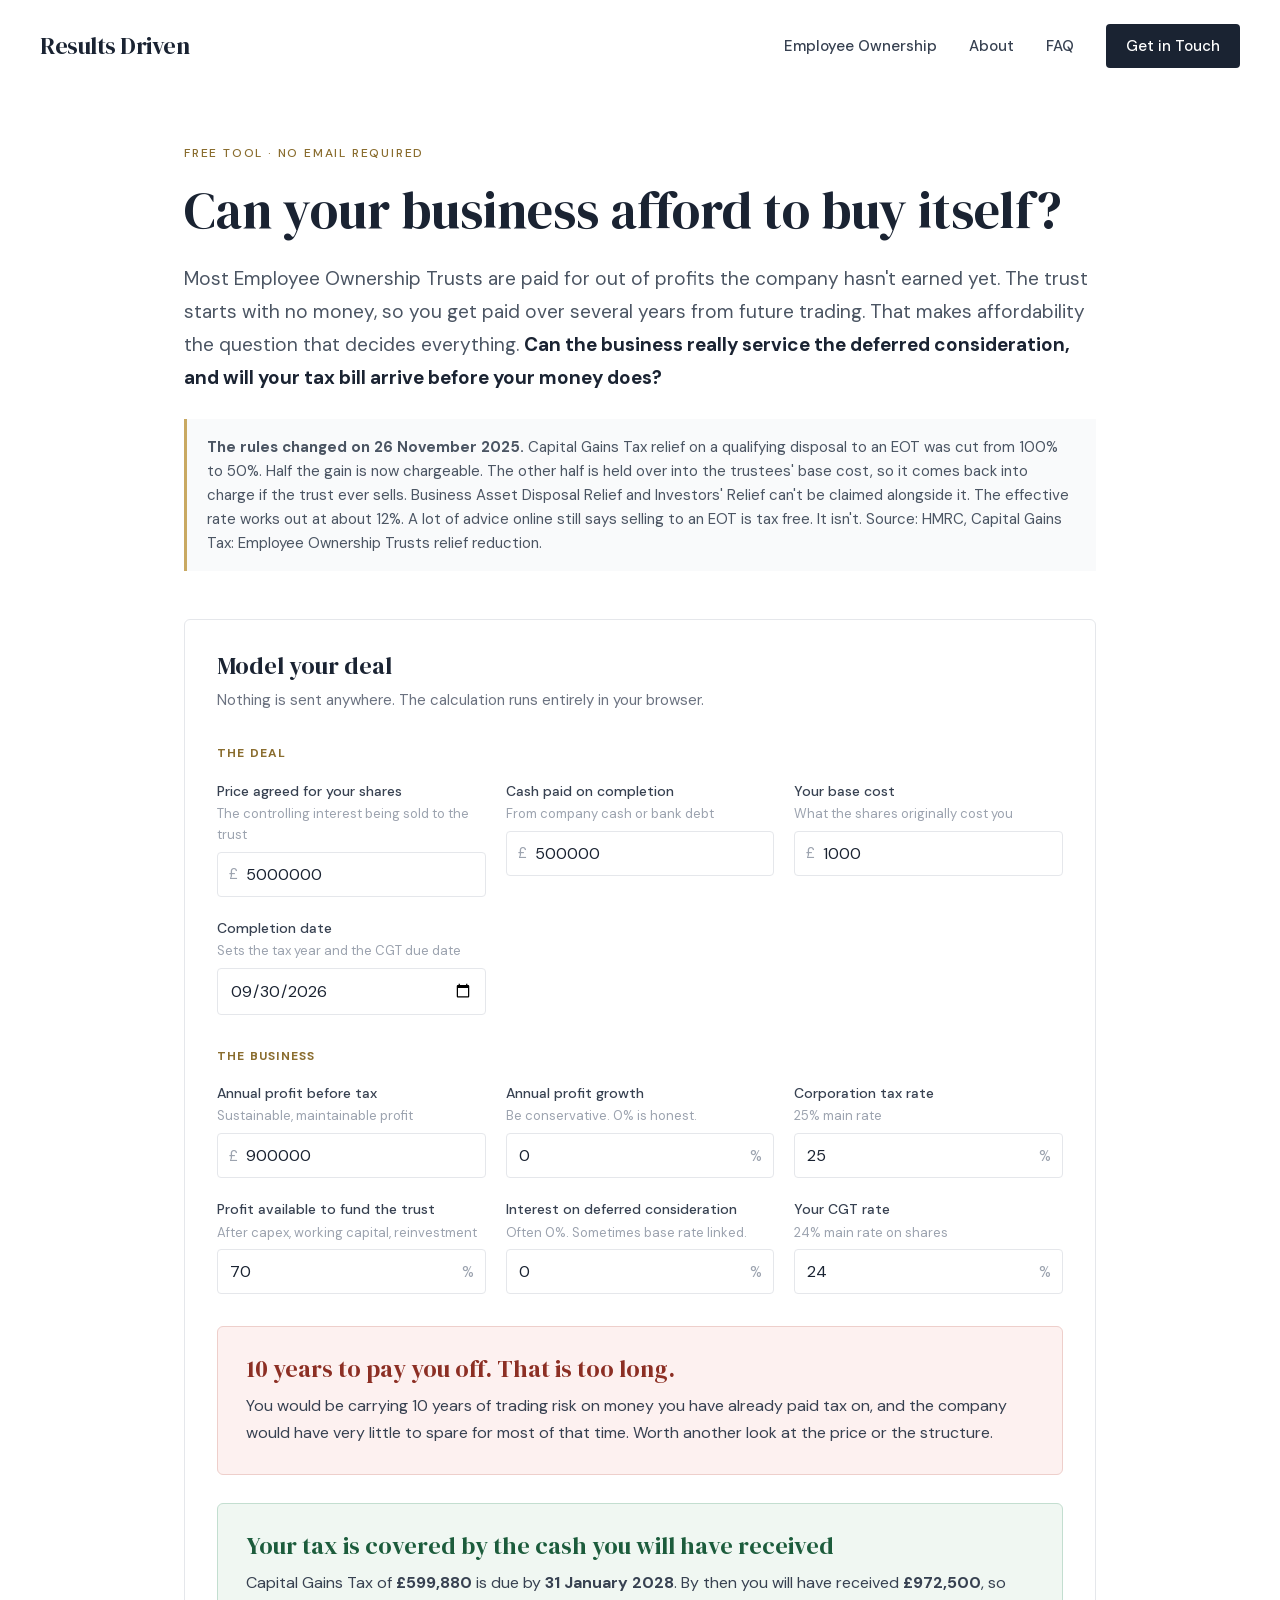
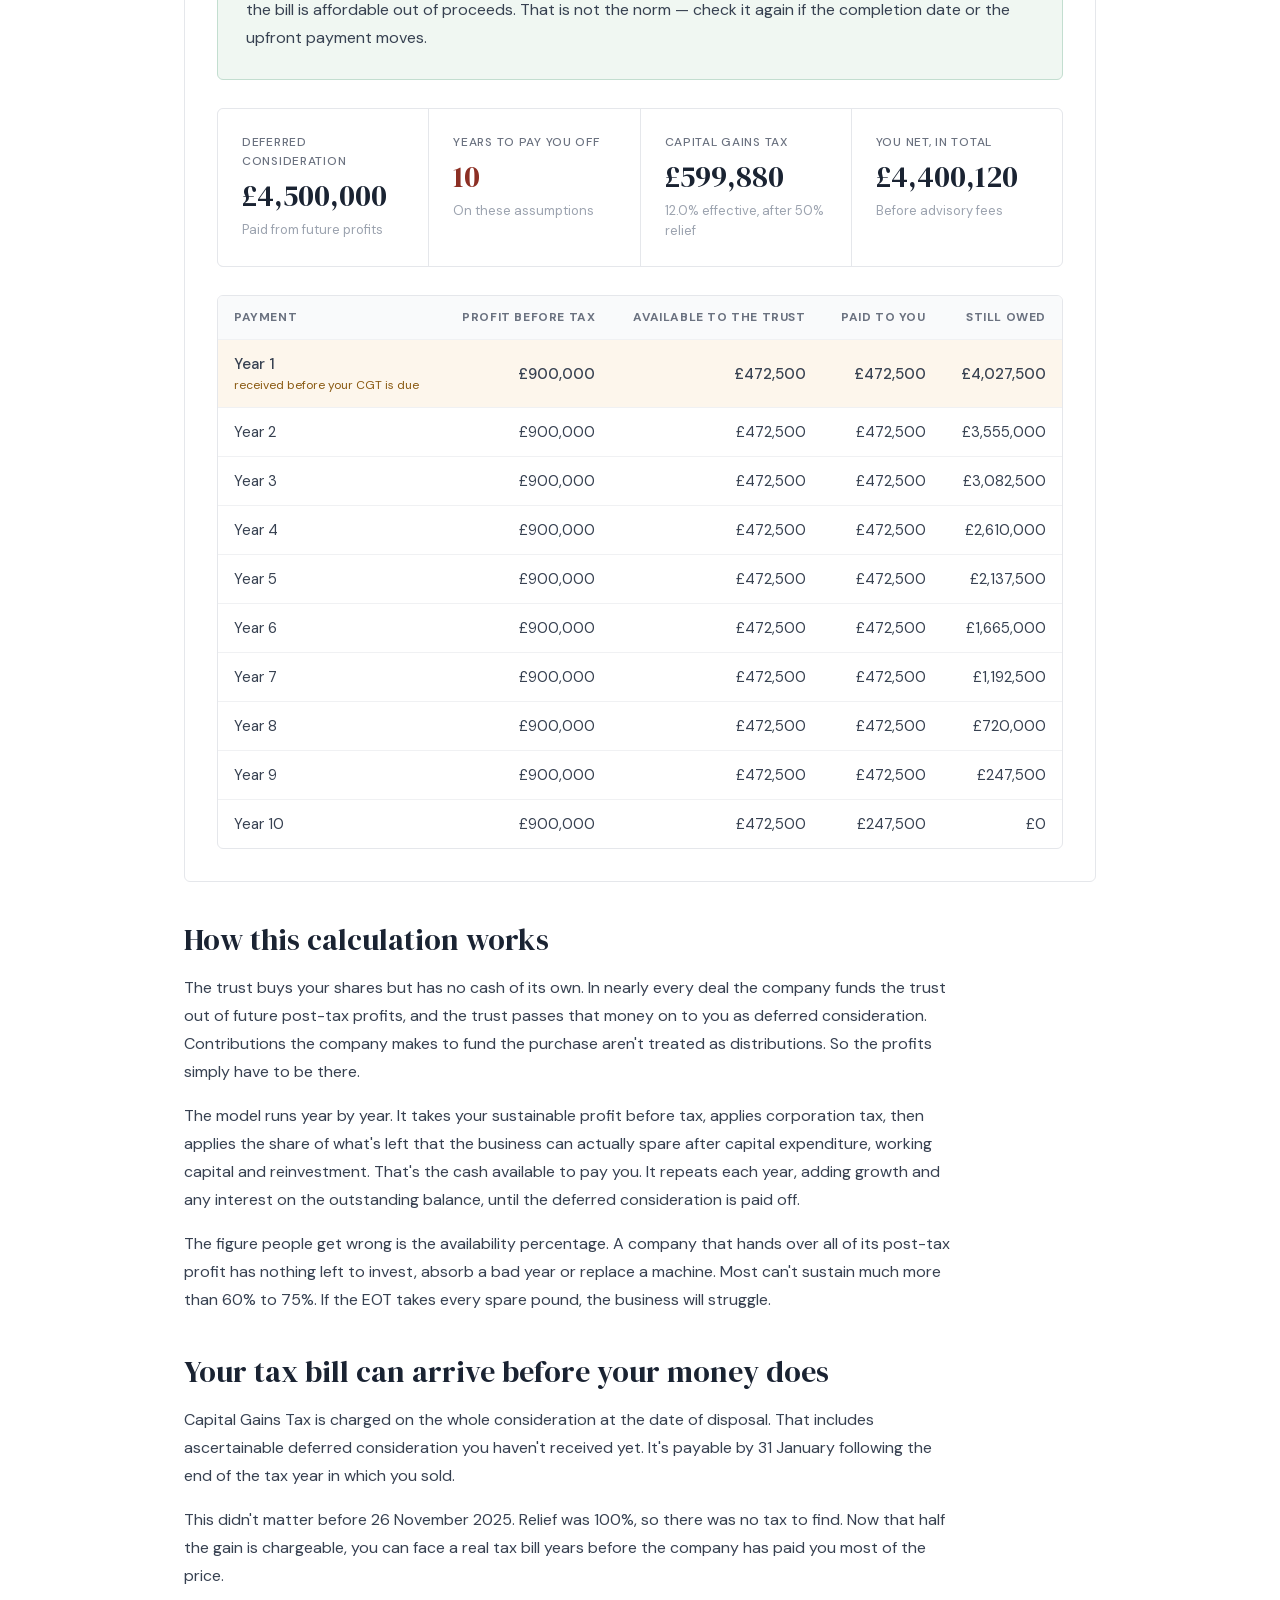
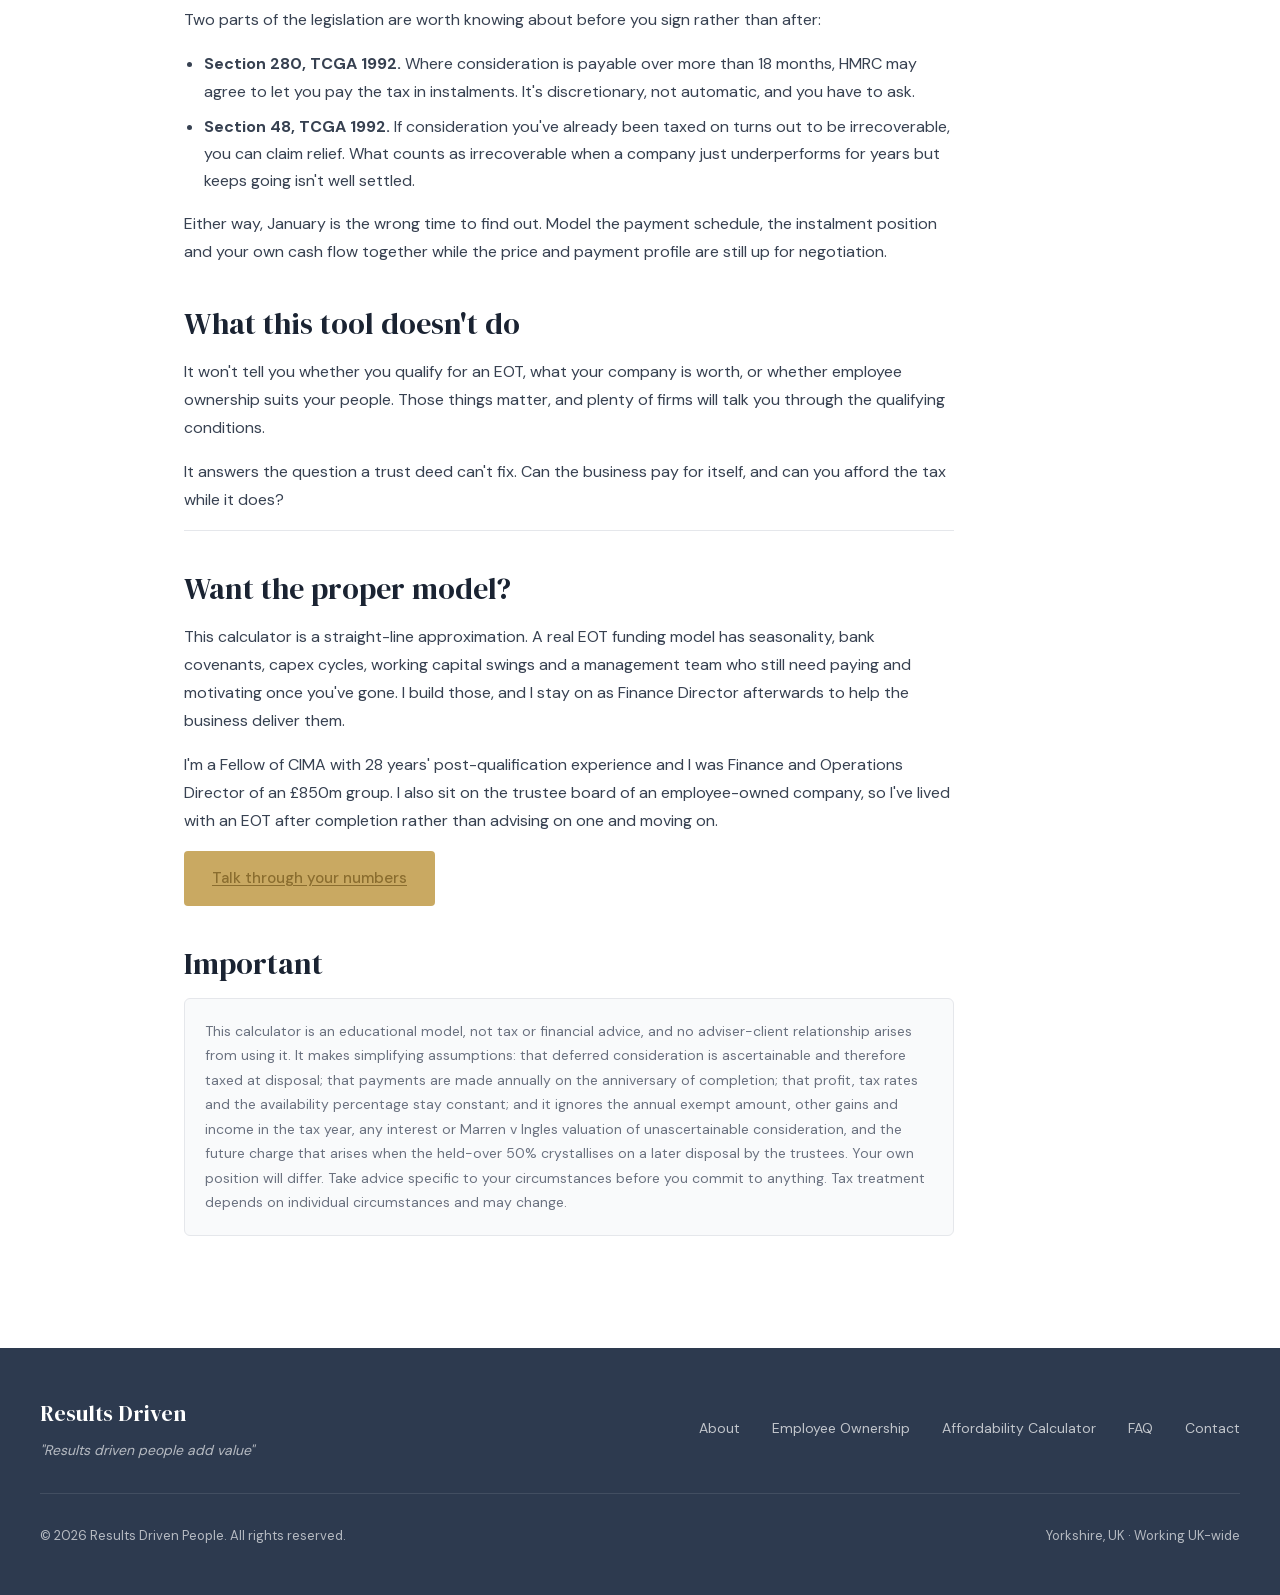
==== commit c72ee8f8: "robots.txt: explicitly allow AI training crawlers Retrieval bots were already allowed; training craw" ====
--- a/eot-affordability-calculator.html
+++ b/eot-affordability-calculator.html
@@ -474,23 +474,23 @@
         if (r.deferred <= 0) {
           verdictClass = 'v-ok';
           verdictTitle = 'Paid in full on completion';
-          verdictBody = 'There is no deferred consideration to service, so affordability is not the constraint here. The tax timing still is — see below.';
+          verdictBody = 'There is no deferred consideration to service, so affordability is not your problem. The tax timing below still might be.';
         } else if (!r.cleared) {
           verdictClass = 'v-bad';
-          verdictTitle = 'On these numbers, the business cannot buy itself';
-          verdictBody = 'The profit available to fund the trust does not clear the deferred consideration within ' + MAX_YEARS + ' years. Either the price is too high for what this business earns, or too much of the profit is already spoken for. This is the answer it is much cheaper to get now than two years into a deal.';
+          verdictTitle = 'On these numbers the business cannot buy itself';
+          verdictBody = 'The profit available to fund the trust never clears the deferred consideration. Either the price is too high for what this business earns, or too much of the profit is already committed elsewhere. Better to know now than two years into a deal.';
         } else if (r.years > 8) {
           verdictClass = 'v-bad';
-          verdictTitle = 'Payable in ' + r.years + ' years — that is too long';
-          verdictBody = 'A payback beyond roughly eight years leaves you exposed to a decade of trading risk for money you have already been taxed on, and leaves the company with nothing spare for most of that time. Worth revisiting the price or the structure.';
+          verdictTitle = r.years + ' years to pay you off. That is too long.';
+          verdictBody = 'You would be carrying ' + r.years + ' years of trading risk on money you have already paid tax on, and the company would have very little to spare for most of that time. Worth another look at the price or the structure.';
         } else if (r.years > 5) {
           verdictClass = 'v-warn';
-          verdictTitle = 'Payable in ' + r.years + ' years — tight but possible';
-          verdictBody = 'This is workable, but it assumes the profit holds up for ' + r.years + ' years. Stress-test it: what happens to your payments if profit drops 20% for two years?';
+          verdictTitle = r.years + ' years to pay you off. Tight, but it works.';
+          verdictBody = 'This holds together, provided profit holds up for ' + r.years + ' years. Try it again with profit 20% lower and see what happens to your payments.';
         } else {
           verdictClass = 'v-ok';
-          verdictTitle = 'Payable in ' + r.years + ' years';
-          verdictBody = 'On these assumptions the business can service the deferred consideration comfortably, leaving room to keep investing while it pays you.';
+          verdictTitle = r.years + ' years to pay you off';
+          verdictBody = 'The business can service the deferred consideration on these assumptions and still have money left to invest while it pays you.';
         }
 
         var taxWarning = '';
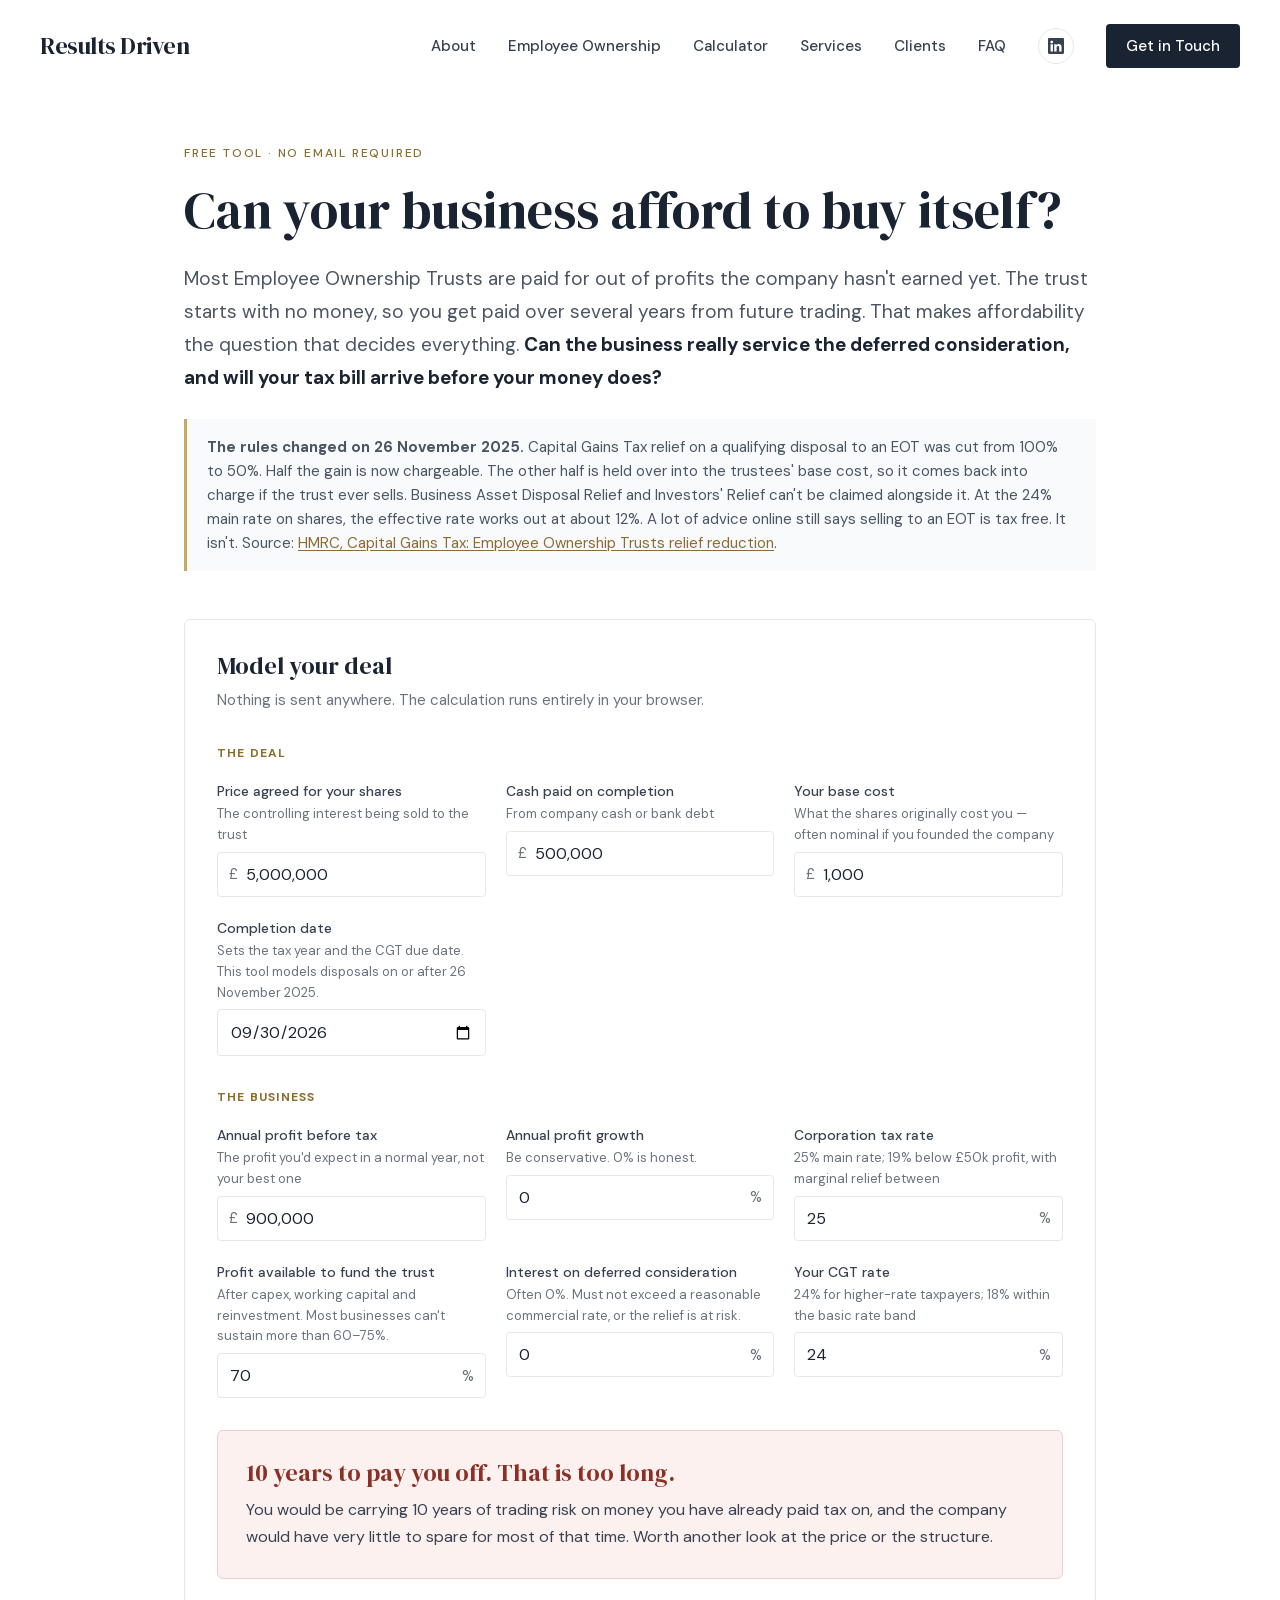
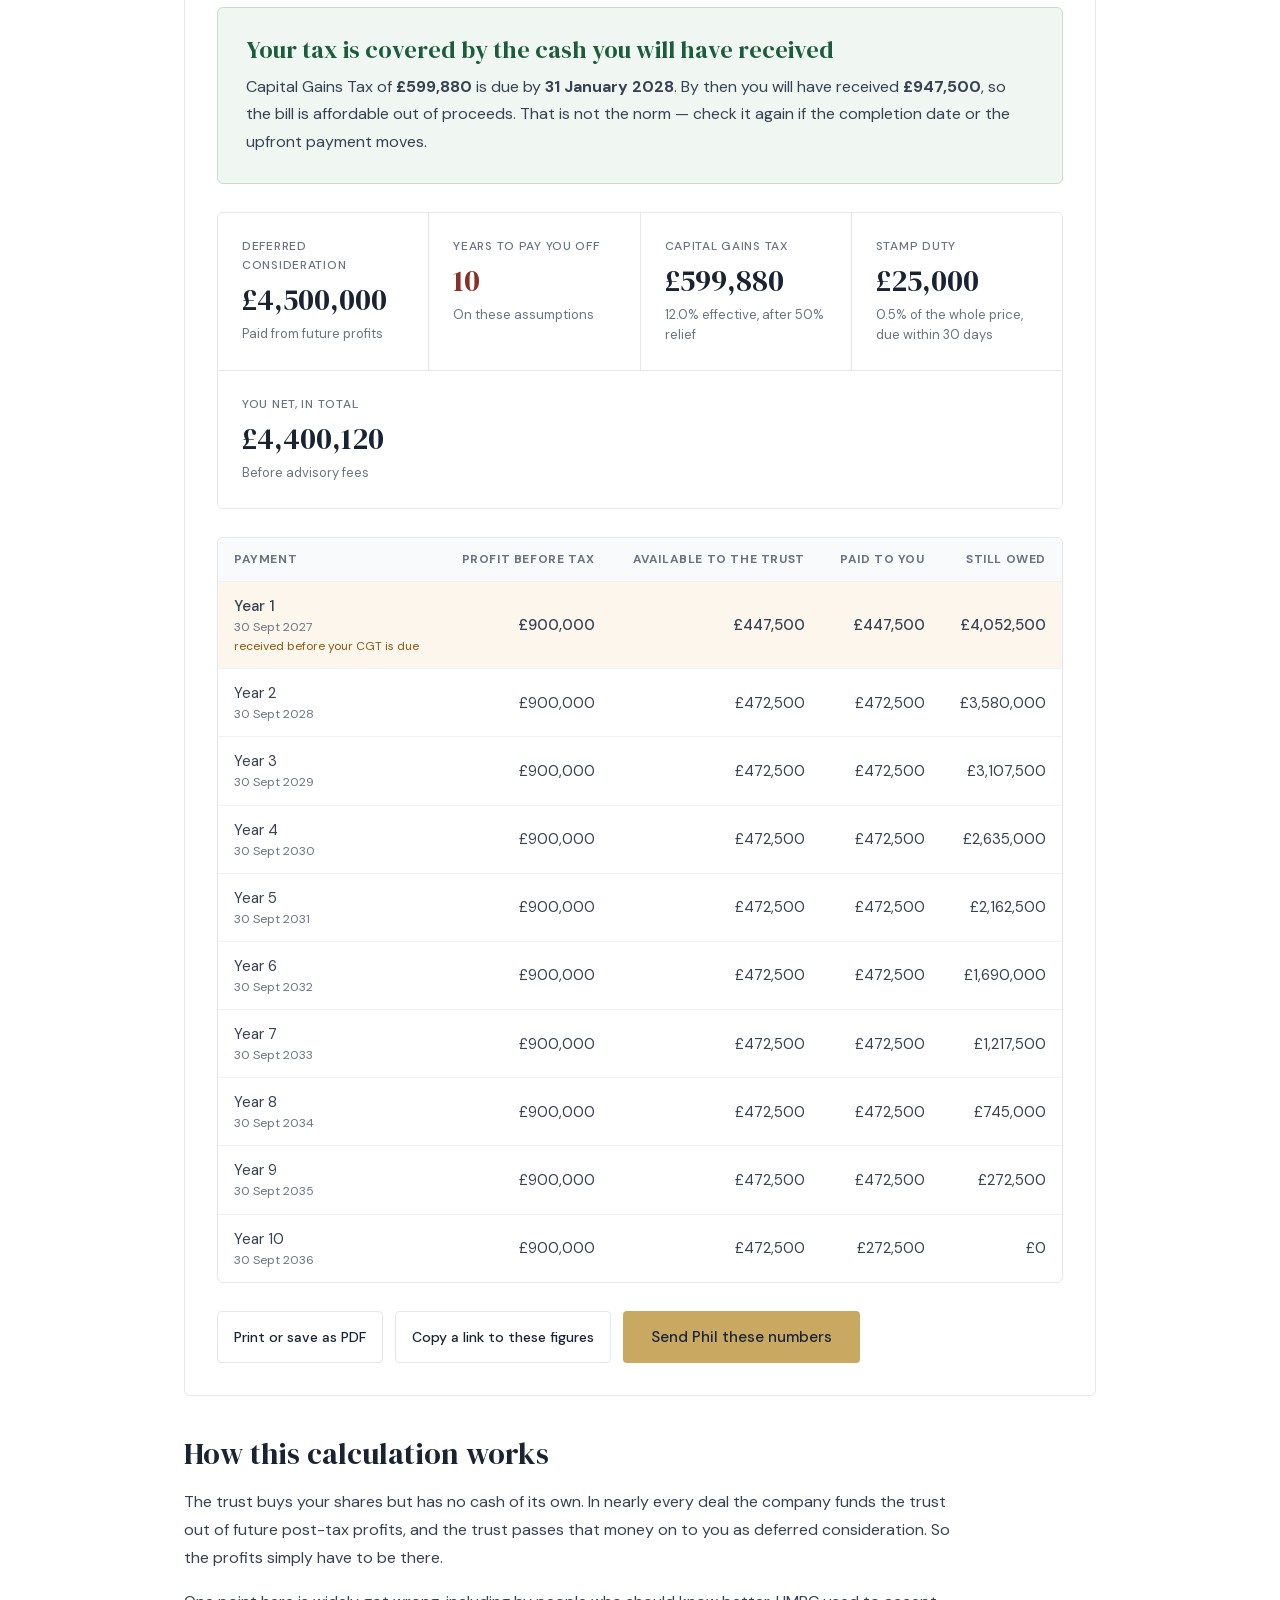
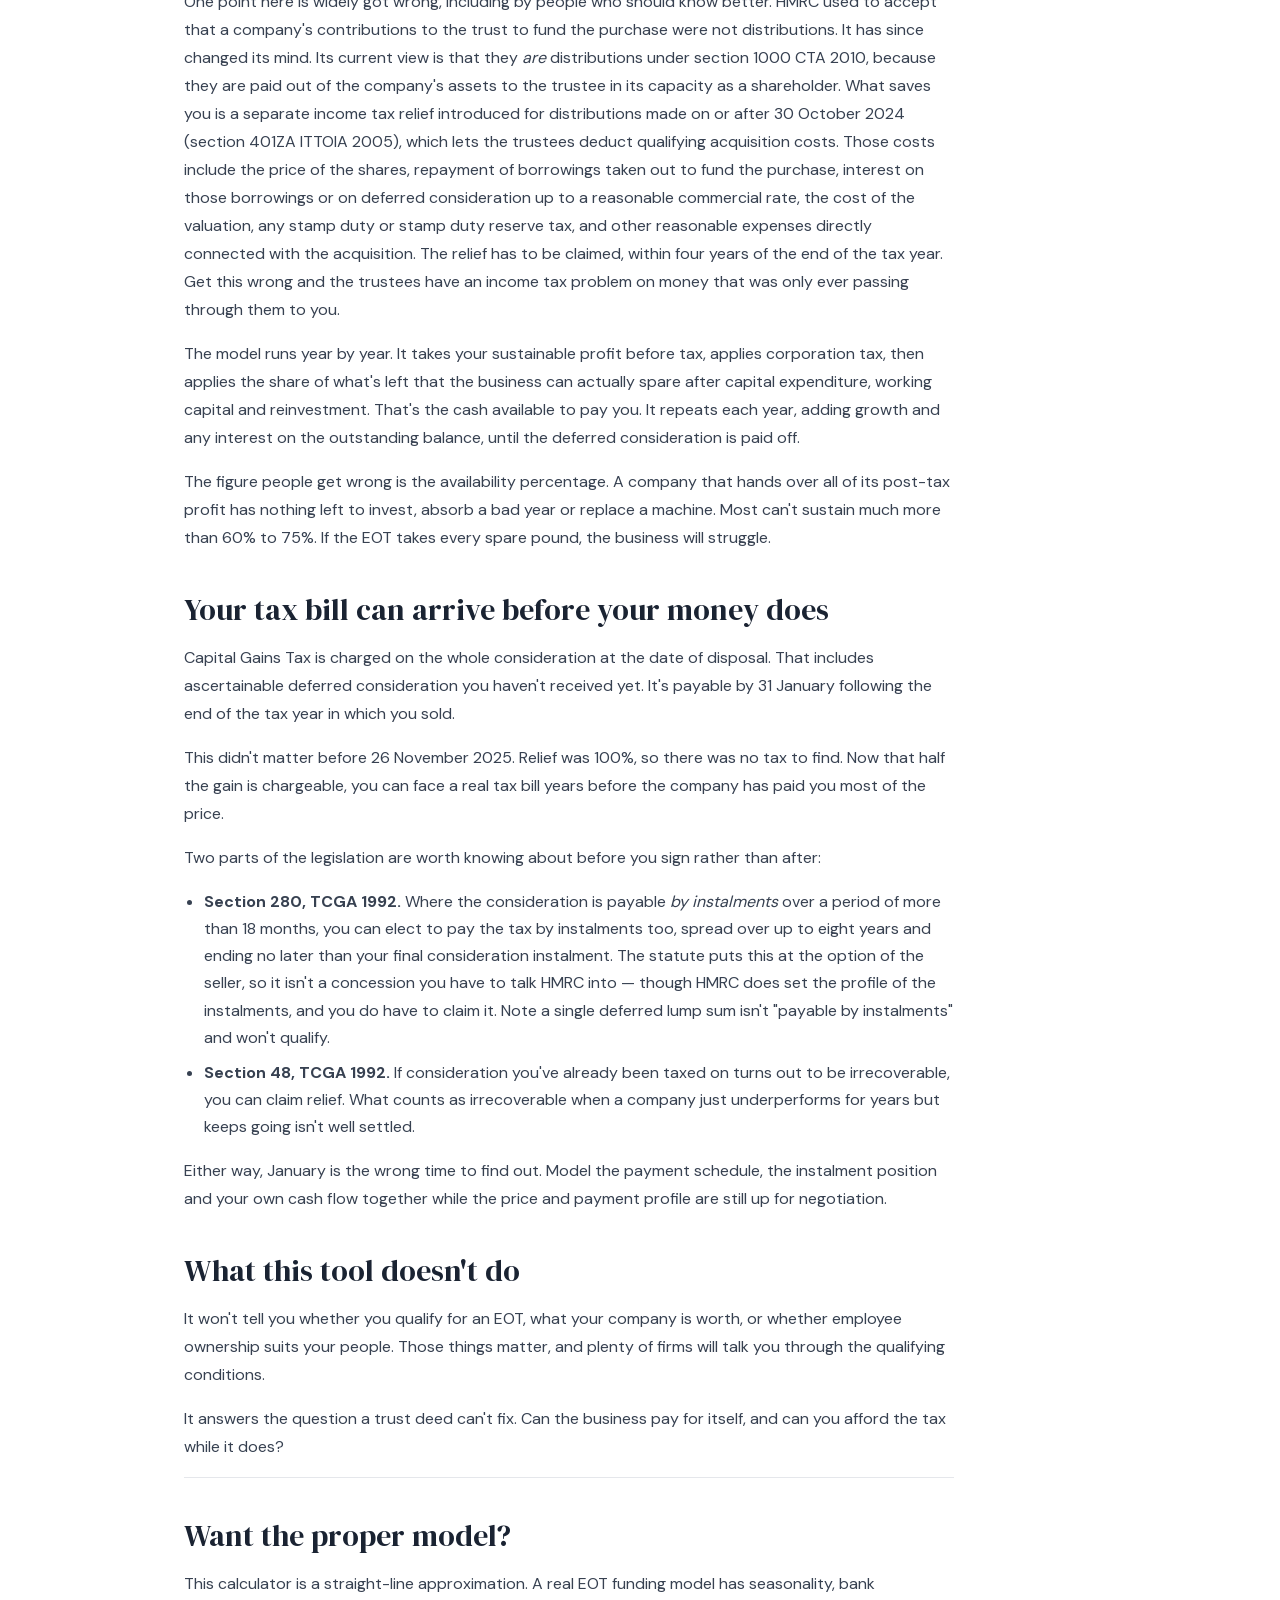
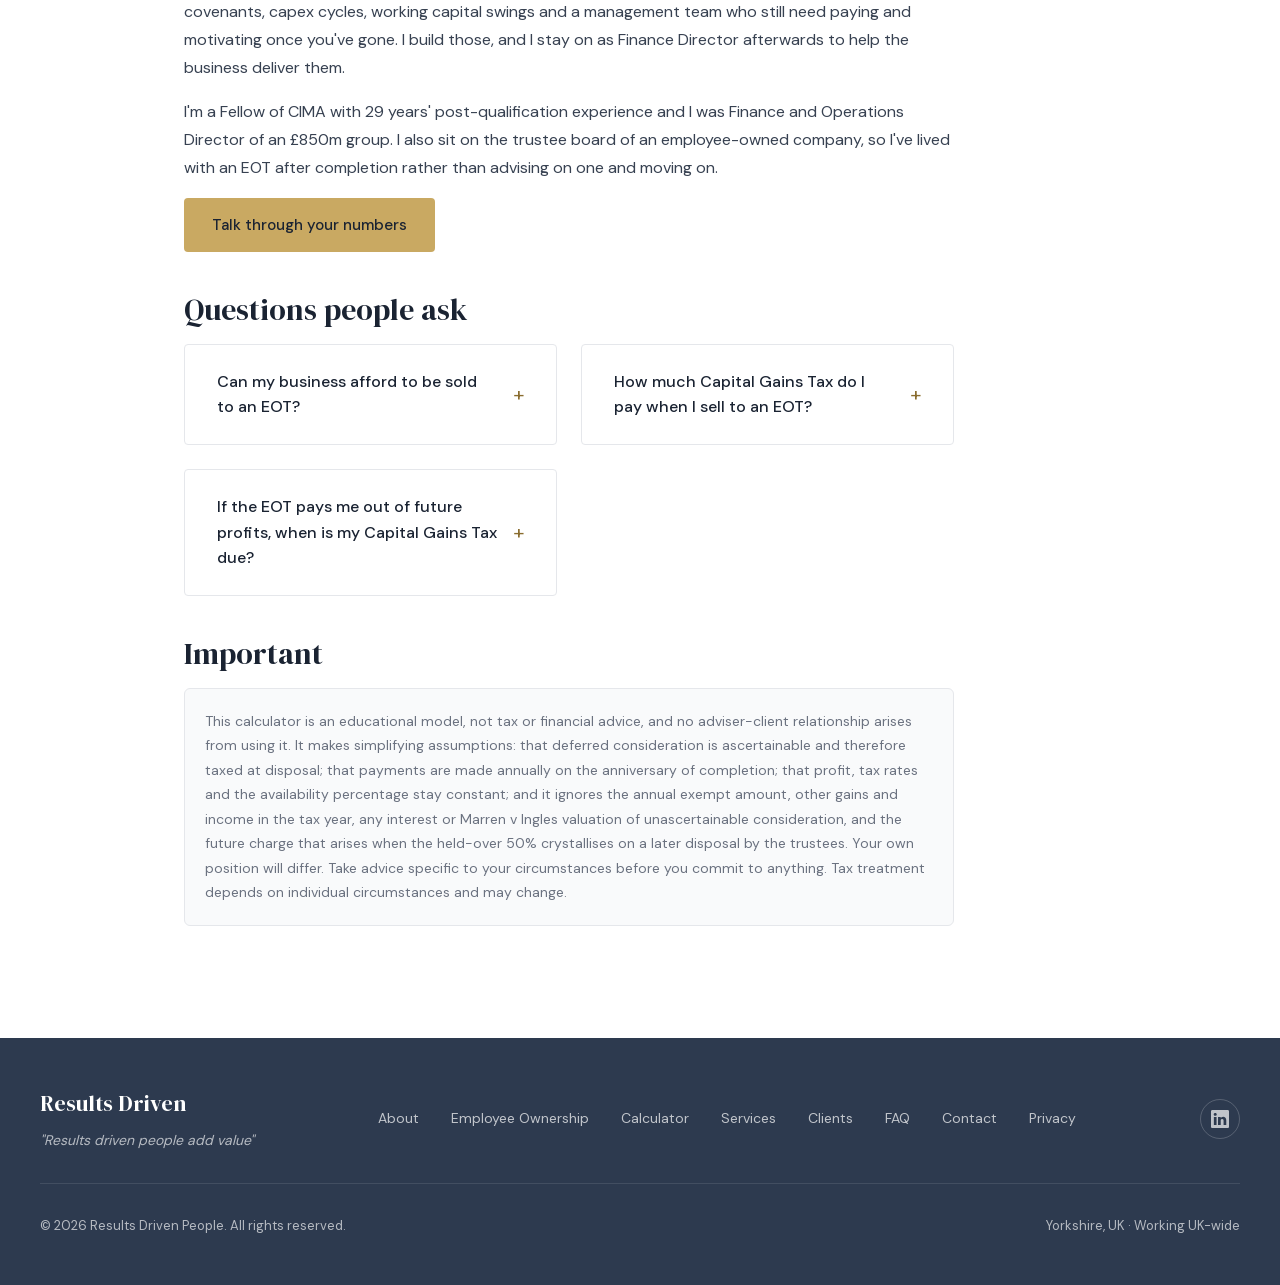
==== commit 8fd8b221: "Fix pre-launch QA defects across both pages Full user-focused QA audit of the site, driven in a real" ====
--- a/eot-affordability-calculator.html
+++ b/eot-affordability-calculator.html
@@ -18,16 +18,19 @@
   <meta property="og:site_name" content="Results Driven">
   <meta property="og:title" content="EOT Affordability Calculator | Can Your Business Afford to Buy Itself?">
   <meta property="og:description" content="Model whether your company's profits can fund the deferred consideration, and whether your CGT bill lands before you have been paid. Free, no email required.">
-  <meta property="og:image" content="https://www.resultsdriven.co.uk/assets/img/Phil.webp">
+  <meta property="og:image" content="https://www.resultsdriven.co.uk/assets/img/og-calculator.jpg">
+  <meta property="og:image:width" content="1200">
+  <meta property="og:image:height" content="630">
+  <meta property="og:image:alt" content="EOT Affordability Calculator - Results Driven">
   <meta property="og:locale" content="en_GB">
 
   <meta name="twitter:card" content="summary_large_image">
   <meta name="twitter:title" content="EOT Affordability Calculator | Can Your Business Afford to Buy Itself?">
   <meta name="twitter:description" content="Model whether your company's profits can fund the deferred consideration, and whether your CGT bill lands before you have been paid.">
-  <meta name="twitter:image" content="https://www.resultsdriven.co.uk/assets/img/Phil.webp">
-
-  <link rel="icon" type="image/png" href="assets/img/favicon.png">
-  <link rel="apple-touch-icon" href="assets/img/favicon.png">
+  <meta name="twitter:image" content="https://www.resultsdriven.co.uk/assets/img/og-calculator.jpg">
+
+  <link rel="icon" type="image/png" sizes="32x32" href="assets/img/favicon-32.png">
+  <link rel="apple-touch-icon" sizes="180x180" href="assets/img/apple-touch-icon.png">
   <link rel="manifest" href="manifest.json">
   <meta name="theme-color" content="#1a2332">
 
@@ -60,15 +63,45 @@
     .calc-legend{font-size:.75rem;font-weight:700;letter-spacing:.1em;text-transform:uppercase;color:#8a6d2f;margin-bottom:1rem;padding:0}
     .calc-grid{display:grid;grid-template-columns:repeat(auto-fit,minmax(230px,1fr));gap:1.25rem}
     .calc-field label{display:block;font-size:.875rem;font-weight:500;color:#374151;margin-bottom:.375rem}
-    .calc-hint{display:block;font-size:.8125rem;font-weight:400;color:#9ca3af;margin-top:.125rem}
+    .calc-hint{display:block;font-size:.8125rem;font-weight:400;color:#6b7280;margin-top:.125rem}
     .calc-input-wrap{position:relative;display:flex;align-items:center}
-    .calc-prefix,.calc-suffix{position:absolute;color:#9ca3af;font-size:.9375rem;pointer-events:none}
+    .calc-prefix,.calc-suffix{position:absolute;color:#6b7280;font-size:.9375rem;pointer-events:none}
     .calc-prefix{left:.75rem}
     .calc-suffix{right:.75rem}
     .calc-field input{width:100%;padding:.6875rem .75rem;font-family:inherit;font-size:1rem;color:#1a2332;border:1px solid #e5e7eb;border-radius:4px;background:#fff}
     .calc-field input.has-prefix{padding-left:1.75rem}
     .calc-field input.has-suffix{padding-right:2rem}
-    .calc-field input:focus{outline:2px solid #c9a962;outline-offset:1px;border-color:#c9a962}
+    /* Dark ring, not gold: #c9a962 on white is only 2.25:1 and fails WCAG 2.2's
+       3:1 minimum for focus indicators. Matches the site-wide :focus-visible. */
+    .calc-field input:focus-visible{outline:2px solid #1a2332;outline-offset:1px;border-color:#1a2332}
+    .calc-field input:hover{border-color:#9ca3af}
+
+    /* This link lives in .calc-note, outside .calc-prose, so without an explicit
+       rule it inherits `color:inherit; text-decoration:none` and renders as plain
+       body text — an invisible link. */
+    .calc-note a{color:#8a6d2f;text-decoration:underline;text-underline-offset:2px}
+    .calc-note a:hover{color:#1a2332}
+
+    .calc-empty{border:1px dashed #d1d5db;border-radius:6px;padding:1.75rem;color:#6b7280;background:#f9fafb}
+    .calc-empty strong{display:block;color:#1a2332;font-family:'DM Serif Display',Georgia,serif;font-size:1.25rem;font-weight:400;margin-bottom:.375rem}
+
+    .calc-notice{margin-top:.75rem;font-size:.8125rem;color:#8a5a12;background:#fdf6ec;border:1px solid #eddcbf;border-radius:4px;padding:.5rem .75rem}
+
+    .calc-actions{display:flex;flex-wrap:wrap;gap:.75rem;margin-top:1.75rem}
+    .calc-btn-quiet{display:inline-flex;align-items:center;justify-content:center;font-family:inherit;font-size:.875rem;font-weight:500;padding:.625rem 1rem;border:1px solid #e5e7eb;border-radius:4px;background:#fff;color:#1a2332;cursor:pointer}
+    .calc-btn-quiet:hover{border-color:#1a2332}
+    .calc-copied{font-size:.8125rem;color:#1c5c3c;align-self:center}
+
+    @media print{
+      .site-nav,.footer,.calc-actions,.calc-note,.calc-prose h2,.calc-prose p,.calc-prose ul,.calc-cta{display:none}
+      .calc-prose .calc-disclaimer{display:block;font-size:10pt}
+      .calc-main{padding:0}
+      .calc-panel{border:0;padding:0}
+      .calc-table-shell::after{display:none}
+      .calc-table-wrap{overflow:visible}
+      table.calc-table{min-width:0;font-size:9pt}
+      .calc-verdict,.calc-results,.calc-table-shell{break-inside:avoid}
+    }
 
     .calc-verdict{border-radius:6px;padding:1.75rem;margin-bottom:1.75rem;border:1px solid}
     .calc-verdict h3{font-size:1.5rem;margin-bottom:.5rem}
@@ -80,20 +113,34 @@
     .v-bad{background:#fdf1f0;border-color:#eecfcb}
     .v-bad h3{color:#8c2f24}
 
-    .calc-results{display:grid;grid-template-columns:repeat(auto-fit,minmax(190px,1fr));gap:1px;background:#e5e7eb;border:1px solid #e5e7eb;border-radius:6px;overflow:hidden;margin-bottom:1.75rem}
-    .calc-result{background:#fff;padding:1.5rem}
+    /* Five tiles in an auto-fit grid will orphan the last one on most widths. The
+       old technique (1px gap over a grey container background) rendered that empty
+       grid area as a dead grey block. Hairlines are drawn per-cell instead, so any
+       leftover space is simply white. */
+    .calc-results{display:grid;grid-template-columns:repeat(auto-fit,minmax(190px,1fr));gap:1px;background:#fff;border:1px solid #e5e7eb;border-radius:6px;overflow:hidden;margin-bottom:1.75rem}
+    .calc-result{background:#fff;padding:1.5rem;box-shadow:0 0 0 1px #e5e7eb}
+    /* There are five tiles and the panel is never wide enough for more than four,
+       so the fifth always lands alone. Rather than orphan it, let the headline
+       figure — what the seller actually walks away with — span the row. */
+    .calc-result:last-child{grid-column:1/-1}
     .calc-result-label{display:block;font-size:.75rem;font-weight:500;letter-spacing:.06em;text-transform:uppercase;color:#6b7280;margin-bottom:.5rem}
     .calc-result-value{display:block;font-family:'DM Serif Display',Georgia,serif;font-size:1.875rem;color:#1a2332;line-height:1.15}
-    .calc-result-note{display:block;font-size:.8125rem;color:#9ca3af;margin-top:.375rem}
+    .calc-result-note{display:block;font-size:.8125rem;color:#6b7280;margin-top:.375rem}
     .calc-result-value.is-bad{color:#8c2f24}
 
-    .calc-table-wrap{overflow-x:auto;border:1px solid #e5e7eb;border-radius:6px}
+    .calc-table-shell{position:relative;border:1px solid #e5e7eb;border-radius:6px}
+    .calc-table-wrap{overflow-x:auto;border-radius:6px}
+    /* Right-edge fade: signals there are more columns off-screen on narrow viewports.
+       Sits on the shell, not the scroller, so it stays put while the table scrolls. */
+    .calc-table-shell::after{content:'';position:absolute;top:0;right:0;bottom:0;width:2.5rem;border-radius:0 6px 6px 0;background:linear-gradient(270deg,rgba(255,255,255,.92),rgba(255,255,255,0));pointer-events:none;opacity:0;transition:opacity .25s}
+    .calc-table-shell.has-overflow::after{opacity:1}
     table.calc-table{width:100%;border-collapse:collapse;font-size:.9375rem;min-width:560px}
     .calc-table th,.calc-table td{padding:.75rem 1rem;text-align:right;border-bottom:1px solid #f0f1f3}
     .calc-table th{font-size:.75rem;font-weight:700;letter-spacing:.05em;text-transform:uppercase;color:#6b7280;background:#f9fafb;text-align:right}
     .calc-table th:first-child,.calc-table td:first-child{text-align:left}
     .calc-table tbody tr:last-child td{border-bottom:0}
     .calc-table tr.is-taxdue td{background:#fdf6ec;font-weight:500}
+    .calc-table .row-date{display:block;font-size:.75rem;color:#6b7280;font-weight:400}
     .calc-table .row-flag{font-size:.75rem;color:#8a5a12;display:block;font-weight:400}
 
     .calc-prose{max-width:70ch;margin-bottom:3rem}
@@ -102,7 +149,7 @@
     .calc-prose p{margin-bottom:1rem;line-height:1.75}
     .calc-prose ul{margin:0 0 1rem 1.25rem}
     .calc-prose li{margin-bottom:.5rem;line-height:1.7}
-    .calc-prose a{color:#8a6d2f;text-decoration:underline;text-underline-offset:2px}
+    .calc-prose a:not(.btn-primary){color:#8a6d2f;text-decoration:underline;text-underline-offset:2px}
     .calc-cta{border-top:1px solid #e5e7eb;padding-top:2.5rem;margin-top:1rem}
     .calc-cta h2{margin-top:0}
     .calc-disclaimer{font-size:.875rem;color:#6b7280;background:#f9fafb;border:1px solid #e5e7eb;border-radius:6px;padding:1.25rem;line-height:1.7}
@@ -158,7 +205,7 @@
             "name": "If the EOT pays me out of future profits, when is my Capital Gains Tax due?",
             "acceptedAnswer": {
               "@type": "Answer",
-              "text": "Capital Gains Tax is charged by reference to the whole consideration at the date of disposal, including ascertainable deferred consideration you have not yet received, and it is payable by 31 January following the end of the tax year in which the disposal took place. When relief was 100% this did not matter because there was no tax to pay. Now that half the gain is chargeable, a seller can face a substantial tax bill long before the company has paid them most of the purchase price. Section 280 of the Taxation of Chargeable Gains Act 1992 allows HMRC to agree payment by instalments where consideration is payable over a period exceeding 18 months, and section 48 gives relief where consideration ultimately proves irrecoverable. This calculator shows the gap between the tax due and the cash actually received by that date."
+              "text": "Capital Gains Tax is charged by reference to the whole consideration at the date of disposal, including ascertainable deferred consideration you have not yet received, and it is payable by 31 January following the end of the tax year in which the disposal took place. When relief was 100% this did not matter because there was no tax to pay. Now that half the gain is chargeable, a seller can face a substantial tax bill long before the company has paid them most of the purchase price. Section 280 of the Taxation of Chargeable Gains Act 1992 lets the seller elect to pay the tax by instalments where the consideration itself is payable by instalments over a period exceeding 18 months, spread over up to eight years and ending no later than the final consideration instalment, and section 48 gives relief where consideration ultimately proves irrecoverable. This calculator shows the gap between the tax due and the cash actually received by that date."
             }
           }
         ]
@@ -169,6 +216,8 @@
 </head>
 
 <body>
+
+  <a href="#main-content" class="skip-link">Skip to main content</a>
 
   <nav class="site-nav" role="navigation" aria-label="Main navigation">
     <div class="nav-container">
@@ -176,9 +225,13 @@
         <span class="logo-text">Results Driven</span>
       </a>
       <div class="nav-links" id="nav-links">
+        <a href="/#about">About</a>
         <a href="/#employee-ownership">Employee Ownership</a>
-        <a href="/#about">About</a>
+        <a href="/eot-affordability-calculator.html" aria-current="page">Calculator</a>
+        <a href="/#services">Services</a>
+        <a href="/#clients">Clients</a>
         <a href="/#faq">FAQ</a>
+        <a href="https://www.linkedin.com/in/philsouthern/" target="_blank" rel="noopener" class="nav-linkedin" aria-label="View Phil's LinkedIn Profile"><svg class="ico" viewBox="0 0 16 16" aria-hidden="true" focusable="false"><path d="M0 1.146C0 .513.526 0 1.175 0h13.65C15.474 0 16 .513 16 1.146v13.708c0 .633-.526 1.146-1.175 1.146H1.175C.526 16 0 15.487 0 14.854zm4.943 12.248V6.169H2.542v7.225zm-1.2-8.212c.837 0 1.358-.554 1.358-1.248-.015-.709-.52-1.248-1.342-1.248S2.4 3.226 2.4 3.934c0 .694.521 1.248 1.327 1.248zm4.908 8.212V9.359c0-.216.016-.432.08-.586.173-.431.568-.878 1.232-.878.869 0 1.216.662 1.216 1.634v3.865h2.401V9.25c0-2.22-1.184-3.252-2.764-3.252-1.274 0-1.845.7-2.165 1.193v.025h-.016l.016-.025V6.169h-2.4c.03.678 0 7.225 0 7.225z"/></svg></a>
         <a href="/#contact" class="nav-cta">Get in Touch</a>
       </div>
       <button class="nav-toggle" aria-label="Toggle navigation menu" aria-expanded="false" aria-controls="nav-links">
@@ -188,14 +241,14 @@
     </div>
   </nav>
 
-  <main class="calc-main">
+  <main class="calc-main" id="main-content">
 
     <div class="calc-intro">
       <p class="section-label">Free tool &middot; No email required</p>
       <h1>Can your business afford to buy itself?</h1>
       <p class="calc-lede">Most Employee Ownership Trusts are paid for out of profits the company hasn't earned yet. The trust starts with no money, so you get paid over several years from future trading. That makes affordability the question that decides everything. <strong>Can the business really service the deferred consideration, and will your tax bill arrive before your money does?</strong></p>
       <div class="calc-note">
-        <strong>The rules changed on 26 November 2025.</strong> Capital Gains Tax relief on a qualifying disposal to an EOT was cut from 100% to 50%. Half the gain is now chargeable. The other half is held over into the trustees' base cost, so it comes back into charge if the trust ever sells. Business Asset Disposal Relief and Investors' Relief can't be claimed alongside it. The effective rate works out at about 12%. A lot of advice online still says selling to an EOT is tax free. It isn't. Source: <a href="https://www.gov.uk/government/publications/capital-gains-tax-employee-ownership-trusts/capital-gains-tax-employee-ownership-trusts-relief-reduction" rel="noopener">HMRC, Capital Gains Tax: Employee Ownership Trusts relief reduction</a>.
+        <strong>The rules changed on 26 November 2025.</strong> Capital Gains Tax relief on a qualifying disposal to an EOT was cut from 100% to 50%. Half the gain is now chargeable. The other half is held over into the trustees' base cost, so it comes back into charge if the trust ever sells. Business Asset Disposal Relief and Investors' Relief can't be claimed alongside it. At the 24% main rate on shares, the effective rate works out at about 12%. A lot of advice online still says selling to an EOT is tax free. It isn't. Source: <a href="https://www.gov.uk/government/publications/capital-gains-tax-employee-ownership-trusts/capital-gains-tax-employee-ownership-trusts-relief-reduction" target="_blank" rel="noopener noreferrer">HMRC, Capital Gains Tax: Employee Ownership Trusts relief reduction<span class="visually-hidden"> (opens in a new tab)</span></a>.
       </div>
     </div>
 
@@ -212,7 +265,7 @@
             </label>
             <div class="calc-input-wrap">
               <span class="calc-prefix">£</span>
-              <input type="number" id="price" class="has-prefix" value="5000000" min="0" step="10000" inputmode="numeric">
+              <input type="text" id="price" class="has-prefix money" value="5,000,000" inputmode="numeric" autocomplete="off" spellcheck="false">
             </div>
           </div>
           <div class="calc-field">
@@ -221,24 +274,25 @@
             </label>
             <div class="calc-input-wrap">
               <span class="calc-prefix">£</span>
-              <input type="number" id="upfront" class="has-prefix" value="500000" min="0" step="10000" inputmode="numeric">
-            </div>
+              <input type="text" id="upfront" class="has-prefix money" value="500,000" inputmode="numeric" autocomplete="off" spellcheck="false" aria-describedby="upfront-notice">
+            </div>
+            <p id="upfront-notice" class="calc-notice" hidden></p>
           </div>
           <div class="calc-field">
             <label for="basecost">Your base cost
-              <span class="calc-hint">What the shares originally cost you</span>
+              <span class="calc-hint">What the shares originally cost you &mdash; often nominal if you founded the company</span>
             </label>
             <div class="calc-input-wrap">
               <span class="calc-prefix">£</span>
-              <input type="number" id="basecost" class="has-prefix" value="1000" min="0" step="1000" inputmode="numeric">
+              <input type="text" id="basecost" class="has-prefix money" value="1,000" inputmode="numeric" autocomplete="off" spellcheck="false">
             </div>
           </div>
           <div class="calc-field">
             <label for="completion">Completion date
-              <span class="calc-hint">Sets the tax year and the CGT due date</span>
-            </label>
-            <div class="calc-input-wrap">
-              <input type="date" id="completion" value="2026-09-30">
+              <span class="calc-hint">Sets the tax year and the CGT due date. This tool models disposals on or after 26 November 2025.</span>
+            </label>
+            <div class="calc-input-wrap">
+              <input type="date" id="completion" value="2026-09-30" min="2025-11-26">
             </div>
           </div>
         </div>
@@ -249,11 +303,11 @@
         <div class="calc-grid">
           <div class="calc-field">
             <label for="pbt">Annual profit before tax
-              <span class="calc-hint">Sustainable, maintainable profit</span>
+              <span class="calc-hint">The profit you'd expect in a normal year, not your best one</span>
             </label>
             <div class="calc-input-wrap">
               <span class="calc-prefix">£</span>
-              <input type="number" id="pbt" class="has-prefix" value="900000" min="0" step="10000" inputmode="numeric">
+              <input type="text" id="pbt" class="has-prefix money" value="900,000" inputmode="numeric" autocomplete="off" spellcheck="false">
             </div>
           </div>
           <div class="calc-field">
@@ -267,7 +321,7 @@
           </div>
           <div class="calc-field">
             <label for="ctrate">Corporation tax rate
-              <span class="calc-hint">25% main rate</span>
+              <span class="calc-hint">25% main rate; 19% below &pound;50k profit, with marginal relief between</span>
             </label>
             <div class="calc-input-wrap">
               <input type="number" id="ctrate" class="has-suffix" value="25" min="0" max="40" step="0.5">
@@ -276,7 +330,7 @@
           </div>
           <div class="calc-field">
             <label for="avail">Profit available to fund the trust
-              <span class="calc-hint">After capex, working capital, reinvestment</span>
+              <span class="calc-hint">After capex, working capital and reinvestment. Most businesses can't sustain more than 60&ndash;75%.</span>
             </label>
             <div class="calc-input-wrap">
               <input type="number" id="avail" class="has-suffix" value="70" min="0" max="100" step="5">
@@ -285,7 +339,7 @@
           </div>
           <div class="calc-field">
             <label for="interest">Interest on deferred consideration
-              <span class="calc-hint">Often 0%. Sometimes base rate linked.</span>
+              <span class="calc-hint">Often 0%. Must not exceed a reasonable commercial rate, or the relief is at risk.</span>
             </label>
             <div class="calc-input-wrap">
               <input type="number" id="interest" class="has-suffix" value="0" min="0" max="15" step="0.25">
@@ -294,7 +348,7 @@
           </div>
           <div class="calc-field">
             <label for="cgtrate">Your CGT rate
-              <span class="calc-hint">24% main rate on shares</span>
+              <span class="calc-hint">24% for higher-rate taxpayers; 18% within the basic rate band</span>
             </label>
             <div class="calc-input-wrap">
               <input type="number" id="cgtrate" class="has-suffix" value="24" min="0" max="45" step="1">
@@ -304,7 +358,11 @@
         </div>
       </fieldset>
 
-      <div id="calc-output" aria-live="polite"></div>
+      <!-- Screen readers get a short spoken summary here. The full output below is
+           rebuilt on every keystroke, so making that the live region would re-read
+           the entire payment table each time a digit changed. -->
+      <p id="calc-status" role="status" class="visually-hidden"></p>
+      <div id="calc-output"></div>
     </form>
 
     <noscript>
@@ -316,7 +374,8 @@
 
     <div class="calc-prose">
       <h2>How this calculation works</h2>
-      <p>The trust buys your shares but has no cash of its own. In nearly every deal the company funds the trust out of future post-tax profits, and the trust passes that money on to you as deferred consideration. Contributions the company makes to fund the purchase aren't treated as distributions. So the profits simply have to be there.</p>
+      <p>The trust buys your shares but has no cash of its own. In nearly every deal the company funds the trust out of future post-tax profits, and the trust passes that money on to you as deferred consideration. So the profits simply have to be there.</p>
+      <p>One point here is widely got wrong, including by people who should know better. HMRC used to accept that a company's contributions to the trust to fund the purchase were not distributions. It has since changed its mind. Its current view is that they <em>are</em> distributions under section 1000 CTA 2010, because they are paid out of the company's assets to the trustee in its capacity as a shareholder. What saves you is a separate income tax relief introduced for distributions made on or after 30 October 2024 (section 401ZA ITTOIA 2005), which lets the trustees deduct qualifying acquisition costs. Those costs include the price of the shares, repayment of borrowings taken out to fund the purchase, interest on those borrowings or on deferred consideration up to a reasonable commercial rate, the cost of the valuation, any stamp duty or stamp duty reserve tax, and other reasonable expenses directly connected with the acquisition. The relief has to be claimed, within four years of the end of the tax year. Get this wrong and the trustees have an income tax problem on money that was only ever passing through them to you.</p>
       <p>The model runs year by year. It takes your sustainable profit before tax, applies corporation tax, then applies the share of what's left that the business can actually spare after capital expenditure, working capital and reinvestment. That's the cash available to pay you. It repeats each year, adding growth and any interest on the outstanding balance, until the deferred consideration is paid off.</p>
       <p>The figure people get wrong is the availability percentage. A company that hands over all of its post-tax profit has nothing left to invest, absorb a bad year or replace a machine. Most can't sustain much more than 60% to 75%. If the EOT takes every spare pound, the business will struggle.</p>
 
@@ -325,7 +384,7 @@
       <p>This didn't matter before 26 November 2025. Relief was 100%, so there was no tax to find. Now that half the gain is chargeable, you can face a real tax bill years before the company has paid you most of the price.</p>
       <p>Two parts of the legislation are worth knowing about before you sign rather than after:</p>
       <ul>
-        <li><strong>Section 280, TCGA 1992.</strong> Where consideration is payable over more than 18 months, HMRC may agree to let you pay the tax in instalments. It's discretionary, not automatic, and you have to ask.</li>
+        <li><strong>Section 280, TCGA 1992.</strong> Where the consideration is payable <em>by instalments</em> over a period of more than 18 months, you can elect to pay the tax by instalments too, spread over up to eight years and ending no later than your final consideration instalment. The statute puts this at the option of the seller, so it isn't a concession you have to talk HMRC into — though HMRC does set the profile of the instalments, and you do have to claim it. Note a single deferred lump sum isn't "payable by instalments" and won't qualify.</li>
         <li><strong>Section 48, TCGA 1992.</strong> If consideration you've already been taxed on turns out to be irrecoverable, you can claim relief. What counts as irrecoverable when a company just underperforms for years but keeps going isn't well settled.</li>
       </ul>
       <p>Either way, January is the wrong time to find out. Model the payment schedule, the instalment position and your own cash flow together while the price and payment profile are still up for negotiation.</p>
@@ -337,12 +396,52 @@
       <div class="calc-cta">
         <h2>Want the proper model?</h2>
         <p>This calculator is a straight-line approximation. A real EOT funding model has seasonality, bank covenants, capex cycles, working capital swings and a management team who still need paying and motivating once you've gone. I build those, and I stay on as Finance Director afterwards to help the business deliver them.</p>
-        <p>I'm a Fellow of CIMA with 28 years' post-qualification experience and I was Finance and Operations Director of an £850m group. I also sit on the trustee board of an employee-owned company, so I've lived with an EOT after completion rather than advising on one and moving on.</p>
+        <p>I'm a Fellow of CIMA with <span class="dynamic-pqe-years">29</span> years' post-qualification experience and I was Finance and Operations Director of an £850m group. I also sit on the trustee board of an employee-owned company, so I've lived with an EOT after completion rather than advising on one and moving on.</p>
         <p><a href="mailto:phil@resultsdriven.co.uk?subject=EOT%20Affordability&body=Hello%20Phil%2C%0D%0A%0D%0AI've%20used%20the%20affordability%20calculator%20and%20I'd%20like%20to%20talk%20through%20the%20numbers%20for%20my%20business.%0D%0A%0D%0ACompany%3A%20%0D%0ATurnover%3A%20%0D%0AProfit%3A%20%0D%0A%0D%0AKind%20regards%2C" class="btn-primary">Talk through your numbers</a></p>
       </div>
 
+
+      <h2 id="calc-faq">Questions people ask</h2>
+      <div class="faq-grid">
+        <details class="faq-item">
+          <summary class="faq-question">Can my business afford to be sold to an EOT?</summary>
+          <div class="faq-answer">
+            <p>It depends on whether the company's future post-tax trading profits can service the deferred consideration within an acceptable period. The trust normally has no money of its own, so the price is paid out of profits the business has not yet earned. As a rule of thumb, if the deferred consideration is more than about four to six years of the profit genuinely available after tax, reinvestment and working capital, the deal will strain the business. The calculator on this page models it year by year rather than relying on a rule of thumb.</p>
+          </div>
+        </details>
+        <details class="faq-item">
+          <summary class="faq-question">How much Capital Gains Tax do I pay when I sell to an EOT?</summary>
+          <div class="faq-answer">
+            <p>For disposals on or after 26 November 2025, relief on a qualifying disposal to an Employee Ownership Trust is 50%, not 100%. Half the gain is chargeable immediately and the other half is held over and deducted from the trustees' acquisition cost, so it comes back into charge on a later disposal by the trust. Business Asset Disposal Relief and Investors' Relief cannot be claimed where EOT relief under section 236H TCGA 1992 is claimed. At the 24% main rate for shares, the effective rate is approximately 12% of the gain. Before 26 November 2025 the relief was 100% and the disposal was free of Capital Gains Tax, which is why a great deal of published UK advice is now out of date.</p>
+          </div>
+        </details>
+        <details class="faq-item">
+          <summary class="faq-question">If the EOT pays me out of future profits, when is my Capital Gains Tax due?</summary>
+          <div class="faq-answer">
+            <p>Capital Gains Tax is charged by reference to the whole consideration at the date of disposal, including ascertainable deferred consideration you have not yet received, and it is payable by 31 January following the end of the tax year in which the disposal took place. When relief was 100% this did not matter because there was no tax to pay. Now that half the gain is chargeable, a seller can face a substantial tax bill long before the company has paid them most of the purchase price. Section 280 of the Taxation of Chargeable Gains Act 1992 allows the tax to be paid by instalments where the consideration itself is payable by instalments over a period exceeding 18 months, and section 48 gives relief where consideration ultimately proves irrecoverable. This calculator shows the gap between the tax due and the cash actually received by that date.</p>
+          </div>
+        </details>
+      </div>
+
       <h2>Important</h2>
-      <p class="calc-disclaimer">This calculator is an educational model, not tax or financial advice, and no adviser-client relationship arises from using it. It makes simplifying assumptions: that deferred consideration is ascertainable and therefore taxed at disposal; that payments are made annually on the anniversary of completion; that profit, tax rates and the availability percentage stay constant; and it ignores the annual exempt amount, other gains and income in the tax year, any interest or Marren v Ingles valuation of unascertainable consideration, and the future charge that arises when the held-over 50% crystallises on a later disposal by the trustees. Your own position will differ. Take advice specific to your circumstances before you commit to anything. Tax treatment depends on individual circumstances and may change.</p>
+      <!-- TAX-REVIEW / PRE-LAUNCH: the statutory detail on this page has NOT been
+       verified against HMRC guidance or by a chartered tax adviser. Have a CTA sign
+       off each of the following before this goes live:
+         1. Stamp duty at 0.5% on the whole price, rounded up to £5, due within 30
+            days, and treated in the model as the first call on company cash.
+         2. The s.401ZA ITTOIA 2005 income tax relief for trustees, the list of
+            qualifying acquisition costs, and the four-year claim window.
+         3. HMRC's current view that contributions to the trust ARE distributions
+            under s.1000 CTA 2010.
+         4. s.280 TCGA 1992 framed as an election at the seller's option (spread over
+            up to eight years), rather than a discretionary HMRC concession.
+         5. The eight qualifying conditions and the "related disposal" one-tax-year
+            point in the homepage FAQ.
+         6. The four-year clawback window under s.236O and the trustee charge under
+            s.236P, also in the homepage FAQ.
+       These claims are specific and checkable; if any is wrong it is wrong in a way
+       a prospect's own adviser will notice. -->
+  <p class="calc-disclaimer">This calculator is an educational model, not tax or financial advice, and no adviser-client relationship arises from using it. It makes simplifying assumptions: that deferred consideration is ascertainable and therefore taxed at disposal; that payments are made annually on the anniversary of completion; that profit, tax rates and the availability percentage stay constant; and it ignores the annual exempt amount, other gains and income in the tax year, any interest or Marren v Ingles valuation of unascertainable consideration, and the future charge that arises when the held-over 50% crystallises on a later disposal by the trustees. Your own position will differ. Take advice specific to your circumstances before you commit to anything. Tax treatment depends on individual circumstances and may change.</p>
     </div>
   </main>
 
@@ -355,13 +454,23 @@
       <nav class="footer-links" aria-label="Footer navigation">
         <a href="/#about">About</a>
         <a href="/#employee-ownership">Employee Ownership</a>
-        <a href="/eot-affordability-calculator.html">Affordability Calculator</a>
+        <a href="/eot-affordability-calculator.html">Calculator</a>
+        <a href="/#services">Services</a>
+        <a href="/#clients">Clients</a>
         <a href="/#faq">FAQ</a>
         <a href="/#contact">Contact</a>
+        <a href="/privacy.html">Privacy</a>
       </nav>
+      <a href="https://www.linkedin.com/in/philsouthern/" target="_blank" rel="noopener" class="footer-linkedin" aria-label="LinkedIn">
+        <svg class="ico" viewBox="0 0 16 16" aria-hidden="true" focusable="false"><path d="M0 1.146C0 .513.526 0 1.175 0h13.65C15.474 0 16 .513 16 1.146v13.708c0 .633-.526 1.146-1.175 1.146H1.175C.526 16 0 15.487 0 14.854zm4.943 12.248V6.169H2.542v7.225zm-1.2-8.212c.837 0 1.358-.554 1.358-1.248-.015-.709-.52-1.248-1.342-1.248S2.4 3.226 2.4 3.934c0 .694.521 1.248 1.327 1.248zm4.908 8.212V9.359c0-.216.016-.432.08-.586.173-.431.568-.878 1.232-.878.869 0 1.216.662 1.216 1.634v3.865h2.401V9.25c0-2.22-1.184-3.252-2.764-3.252-1.274 0-1.845.7-2.165 1.193v.025h-.016l.016-.025V6.169h-2.4c.03.678 0 7.225 0 7.225z"/></svg>
+      </a>
     </div>
     <div class="footer-bottom">
       <p>&copy; <span class="dynamic-copyright-year">2026</span> Results Driven People. All rights reserved.</p>
+      <!-- PRE-LAUNCH: if the trading entity is a registered company, the registered
+           name, company number, place of registration and registered office address
+           are required here (Companies Act 2006 s.82; SI 2015/17 regs 25-26), plus a
+           VAT number if VAT registered. Deliberately not guessed. See privacy.html. -->
       <p class="footer-credit">Yorkshire, UK &middot; Working UK-wide</p>
     </div>
   </footer>
@@ -381,137 +490,221 @@
         cgtrate: document.getElementById('cgtrate')
       };
       var out = document.getElementById('calc-output');
+      var status = document.getElementById('calc-status');
+      var upfrontNotice = document.getElementById('upfront-notice');
       var MAX_YEARS = 30;
 
+      // The 50% relief applies to disposals on or after this date. Before it,
+      // relief was 100% and the disposal was free of CGT, so this model does not
+      // apply and we say so rather than quietly returning the wrong tax.
+      var RELIEF_CUT_DATE = Date.UTC(2025, 10, 26); // 26 November 2025
+
       var gbp = new Intl.NumberFormat('en-GB', { style: 'currency', currency: 'GBP', maximumFractionDigits: 0 });
-      var dateFmt = new Intl.DateTimeFormat('en-GB', { day: 'numeric', month: 'long', year: 'numeric' });
-      function num(el, fallback) {
+      var num0 = new Intl.NumberFormat('en-GB', { maximumFractionDigits: 0 });
+      var dateFmt = new Intl.DateTimeFormat('en-GB', { day: 'numeric', month: 'long', year: 'numeric', timeZone: 'UTC' });
+      var dateShort = new Intl.DateTimeFormat('en-GB', { day: '2-digit', month: 'short', year: 'numeric', timeZone: 'UTC' });
+
+      function esc(v) {
+        return String(v).replace(/[&<>"']/g, function (c) {
+          return { '&': '&amp;', '<': '&lt;', '>': '&gt;', '"': '&quot;', "'": '&#39;' }[c];
+        });
+      }
+      function clamp(v, lo, hi) { return Math.min(Math.max(v, lo), hi); }
+
+      // Money fields carry thousands separators, so strip them before parsing.
+      function money(el) {
+        var raw = String(el.value).replace(/[,\s£]/g, '');
+        if (raw === '') return null;              // blank is meaningful: see the empty state
+        var v = parseFloat(raw);
+        return isFinite(v) ? Math.max(0, v) : null;
+      }
+      // Percentage fields come straight from the user. The <input> min/max attributes
+      // are only advisory — they do not stop someone typing 900 — so every rate is
+      // clamped here before it reaches the model. Without this, an availability of
+      // 500% pays the seller five times the profit and still returns a green verdict.
+      function rate(el, fallback, lo, hi) {
         var v = parseFloat(el.value);
-        return isFinite(v) ? v : fallback;
-      }
-
-      // CGT on a disposal is due by 31 January following the end of the tax year
-      // of disposal. The UK tax year runs 6 April to 5 April.
+        return clamp(isFinite(v) ? v : fallback, lo, hi) / 100;
+      }
+
+      // CGT on a disposal of shares is due by 31 January following the end of the
+      // tax year of disposal. The UK tax year runs 6 April to 5 April, so a sale
+      // on 5 Apr 2026 falls in 2025/26 (tax due 31 Jan 2027) but a sale one day
+      // later falls in 2026/27 (tax due 31 Jan 2028).
+      // All dates are handled in UTC. An <input type="date"> value parses as UTC
+      // midnight, so reading it back with local getters would shift the date by a
+      // day for anyone west of Greenwich and could move them into the wrong tax year.
       function cgtDueDate(completion) {
-        var y = completion.getFullYear();
-        var startOfTaxYear = new Date(Date.UTC(y, 3, 6)); // 6 April
-        var taxYearStart = completion >= startOfTaxYear ? y : y - 1;
+        var y = completion.getUTCFullYear();
+        var startOfTaxYear = Date.UTC(y, 3, 6); // 6 April
+        var taxYearStart = completion.getTime() >= startOfTaxYear ? y : y - 1;
         return new Date(Date.UTC(taxYearStart + 2, 0, 31)); // 31 January, two years on
       }
 
+      function plural(n, one, many) { return n === 1 ? one : many.replace('{n}', n); }
+
       function calculate() {
-        var price = Math.max(0, num(f.price, 0));
-        var upfront = Math.min(Math.max(0, num(f.upfront, 0)), price);
-        var basecost = Math.max(0, num(f.basecost, 0));
-        var pbt = Math.max(0, num(f.pbt, 0));
-        var growth = num(f.growth, 0) / 100;
-        var ct = num(f.ctrate, 25) / 100;
-        var avail = num(f.avail, 70) / 100;
-        var interest = num(f.interest, 0) / 100;
-        var cgtRate = num(f.cgtrate, 24) / 100;
+        var price = money(f.price);
+        var pbt = money(f.pbt);
+
+        // Empty state. Falling through with 0 would make `deferred` 0 and render the
+        // green "Paid in full on completion" verdict — an empty form telling a
+        // business owner they have no problem.
+        if (price === null || pbt === null) {
+          out.innerHTML =
+            '<div class="calc-empty">' +
+              '<strong>Tell me two things and I\'ll model it</strong>' +
+              'Enter the price agreed for your shares and the profit the business makes in a normal year. Everything else already has a sensible default.' +
+            '</div>';
+          status.textContent = 'Enter a price and an annual profit to see the result.';
+          upfrontNotice.hidden = true;
+          return;
+        }
+
+        var upfrontRaw = money(f.upfront) === null ? 0 : money(f.upfront);
+        var upfront = Math.min(upfrontRaw, price);
+        var basecost = money(f.basecost) === null ? 0 : money(f.basecost);
+
+        // Silently capping the value while the field still shows the number the user
+        // typed means the figure on screen is not the figure being used. Say so.
+        if (upfrontRaw > price) {
+          upfrontNotice.textContent = 'Cash on completion can’t be more than the price. Capped at ' + gbp.format(price) + ' for this calculation.';
+          upfrontNotice.hidden = false;
+        } else {
+          upfrontNotice.hidden = true;
+        }
+
+        var growth = rate(f.growth, 0, -50, 50);
+        var ct = rate(f.ctrate, 25, 0, 100);
+        var avail = rate(f.avail, 70, 0, 100);
+        var interest = rate(f.interest, 0, 0, 50);
+        var cgtRate = rate(f.cgtrate, 24, 0, 100);
 
         var completion = new Date(f.completion.value || '2026-09-30');
         if (isNaN(completion.getTime())) completion = new Date(Date.UTC(2026, 8, 30));
+        var beforeReliefCut = completion.getTime() < RELIEF_CUT_DATE;
 
         var deferred = price - upfront;
 
-        // Tax: 50% of the gain is relieved, 50% chargeable (disposals on/after 26 Nov 2025).
+        // TAX-REVIEW (stamp duty): 0.5% on the transfer of shares to the trustees,
+        // charged on the whole price including the deferred part, rounded up to the
+        // nearest £5, payable within 30 days. Treated here as the first call on the
+        // company's cash, ahead of the seller. Please confirm with a tax adviser
+        // before launch — see the note in the disclaimer.
+        var stampDuty = Math.ceil((price * 0.005) / 5) * 5;
+
+        // 50% of the gain is relieved, 50% chargeable (disposals on/after 26 Nov 2025).
         var gain = Math.max(0, price - basecost);
-        var chargeable = gain * 0.5;
-        var cgt = chargeable * cgtRate;
+        var cgt = gain * 0.5 * cgtRate;
         var effectiveRate = gain > 0 ? (cgt / gain) * 100 : 0;
 
         var dueDate = cgtDueDate(completion);
 
         // Year-by-year run-off of the deferred consideration.
         var balance = deferred;
+        var dutyOutstanding = stampDuty;
         var rows = [];
         var receivedByDueDate = upfront;
+        var totalPaid = upfront;
         var years = 0;
-        var cleared = false;
+        var cleared = deferred <= 0;
 
         for (var y = 1; y <= MAX_YEARS && balance > 0.5; y++) {
           var profit = pbt * Math.pow(1 + growth, y - 1);
-          var postTax = profit * (1 - ct);
-          var capacity = postTax * avail;
+          var capacity = profit * (1 - ct) * avail;
+
+          var dutyThisYear = Math.min(Math.max(capacity, 0), dutyOutstanding);
+          dutyOutstanding -= dutyThisYear;
+          var capacityForSeller = Math.max(0, capacity - dutyThisYear);
 
           var openingWithInterest = balance * (1 + interest);
-          var payment = Math.min(capacity, openingWithInterest);
+          var payment = Math.min(capacityForSeller, openingWithInterest);
           var closing = openingWithInterest - payment;
 
           var payDate = new Date(Date.UTC(completion.getUTCFullYear() + y, completion.getUTCMonth(), completion.getUTCDate()));
           if (payDate <= dueDate) receivedByDueDate += payment;
+          totalPaid += payment;
 
           rows.push({
-            year: y,
-            payDate: payDate,
-            profit: profit,
-            capacity: capacity,
-            payment: payment,
-            closing: closing,
-            beforeTaxDue: payDate <= dueDate
+            year: y, payDate: payDate, profit: profit, capacity: capacityForSeller,
+            payment: payment, closing: closing, beforeTaxDue: payDate <= dueDate
           });
 
           balance = closing;
           years = y;
           if (balance <= 0.5) { cleared = true; break; }
-          // No capacity at all: the deal can never pay itself off.
-          if (capacity <= 0) break;
+          if (capacity <= 0) break; // no capacity at all: it can never pay itself off
         }
 
-        var shortfall = cgt - receivedByDueDate;
-
         render({
-          price: price, upfront: upfront, deferred: deferred,
-          gain: gain, cgt: cgt, effectiveRate: effectiveRate,
-          dueDate: dueDate, receivedByDueDate: receivedByDueDate, shortfall: shortfall,
-          rows: rows, years: years, cleared: cleared
+          price: price, upfront: upfront, deferred: deferred, stampDuty: stampDuty,
+          gain: gain, cgt: cgt, effectiveRate: effectiveRate, cgtRate: cgtRate,
+          dueDate: dueDate, receivedByDueDate: receivedByDueDate,
+          shortfall: cgt - receivedByDueDate,
+          rows: rows, years: years, cleared: cleared,
+          totalPaid: totalPaid, unpaid: Math.max(0, balance),
+          beforeReliefCut: beforeReliefCut
         });
       }
 
       function render(r) {
-        var verdictClass, verdictTitle, verdictBody;
+        var yearsWord = plural(r.years, '1 year', '{n} years');
+        var v = {};
+
         if (r.deferred <= 0) {
-          verdictClass = 'v-ok';
-          verdictTitle = 'Paid in full on completion';
-          verdictBody = 'There is no deferred consideration to service, so affordability is not your problem. The tax timing below still might be.';
+          v = { cls: 'v-ok', title: 'Paid in full on completion',
+                body: 'There is no deferred consideration to service, so affordability is not your problem. The tax timing below still might be.' };
         } else if (!r.cleared) {
-          verdictClass = 'v-bad';
-          verdictTitle = 'On these numbers the business cannot buy itself';
-          verdictBody = 'The profit available to fund the trust never clears the deferred consideration. Either the price is too high for what this business earns, or too much of the profit is already committed elsewhere. Better to know now than two years into a deal.';
+          v = { cls: 'v-bad', title: 'On these numbers the business cannot buy itself',
+                body: 'The profit available to fund the trust never clears the deferred consideration. Either the price is too high for what this business earns, or too much of the profit is already committed elsewhere. Better to know now than two years into a deal.' };
         } else if (r.years > 8) {
-          verdictClass = 'v-bad';
-          verdictTitle = r.years + ' years to pay you off. That is too long.';
-          verdictBody = 'You would be carrying ' + r.years + ' years of trading risk on money you have already paid tax on, and the company would have very little to spare for most of that time. Worth another look at the price or the structure.';
+          v = { cls: 'v-bad', title: yearsWord + ' to pay you off. That is too long.',
+                body: 'You would be carrying ' + yearsWord + ' of trading risk on money you have already paid tax on, and the company would have very little to spare for most of that time. Worth another look at the price or the structure.' };
         } else if (r.years > 5) {
-          verdictClass = 'v-warn';
-          verdictTitle = r.years + ' years to pay you off. Tight, but it works.';
-          verdictBody = 'This holds together, provided profit holds up for ' + r.years + ' years. Try it again with profit 20% lower and see what happens to your payments.';
+          v = { cls: 'v-warn', title: yearsWord + ' to pay you off. Tight, but it works.',
+                body: 'This holds together, provided profit holds up for ' + yearsWord + '. Try it again with profit 20% lower and see what happens to your payments.' };
         } else {
-          verdictClass = 'v-ok';
-          verdictTitle = r.years + ' years to pay you off';
-          verdictBody = 'The business can service the deferred consideration on these assumptions and still have money left to invest while it pays you.';
+          v = { cls: 'v-ok', title: yearsWord + ' to pay you off',
+                body: 'The business can service the deferred consideration on these assumptions and still have money left to invest while it pays you.' };
         }
 
+        // A completion date before the relief was cut means 100% relief and no CGT.
+        // Rather than silently returning a wrong number, refuse and explain.
+        var reliefWarning = r.beforeReliefCut
+          ? '<div class="calc-verdict v-warn">' +
+              '<h3>That completion date is before the rules changed</h3>' +
+              '<p>For disposals before 26 November 2025 the relief was 100% and the sale was free of Capital Gains Tax, so the tax figures below do not apply to that date. Move the completion date to 26 November 2025 or later to model the current rules.</p>' +
+            '</div>'
+          : '';
+
         var taxWarning = '';
-        if (r.shortfall > 0) {
+        if (!r.beforeReliefCut && r.shortfall > 0) {
           taxWarning =
             '<div class="calc-verdict v-warn">' +
               '<h3>Your tax bill lands before your money does</h3>' +
               '<p>Capital Gains Tax of <strong>' + gbp.format(r.cgt) + '</strong> is due by <strong>' + dateFmt.format(r.dueDate) + '</strong>, calculated on the whole price including the deferred element you have not been paid. By that date you will have received <strong>' + gbp.format(r.receivedByDueDate) + '</strong>.</p>' +
-              '<p style="margin-top:.75rem"><strong>Shortfall: ' + gbp.format(r.shortfall) + '</strong> that you will need to find from your own resources — unless HMRC agrees to instalments under <a href="#cgt-timing-trap" style="color:#8a5a12;text-decoration:underline">section 280 TCGA 1992</a>, which is discretionary and has to be asked for.</p>' +
+              '<p style="margin-top:.75rem"><strong>Shortfall: ' + gbp.format(r.shortfall) + '</strong> that you will need to find from your own resources &mdash; unless the consideration is payable by instalments, in which case you may be able to pay the tax by instalments too under <a href="#cgt-timing-trap">section 280 TCGA 1992</a>.</p>' +
             '</div>';
-        } else if (r.cgt > 0) {
+        } else if (!r.beforeReliefCut && r.cgt > 0) {
           taxWarning =
             '<div class="calc-verdict v-ok">' +
               '<h3>Your tax is covered by the cash you will have received</h3>' +
-              '<p>Capital Gains Tax of <strong>' + gbp.format(r.cgt) + '</strong> is due by <strong>' + dateFmt.format(r.dueDate) + '</strong>. By then you will have received <strong>' + gbp.format(r.receivedByDueDate) + '</strong>, so the bill is affordable out of proceeds. That is not the norm — check it again if the completion date or the upfront payment moves.</p>' +
+              '<p>Capital Gains Tax of <strong>' + gbp.format(r.cgt) + '</strong> is due by <strong>' + dateFmt.format(r.dueDate) + '</strong>. By then you will have received <strong>' + gbp.format(r.receivedByDueDate) + '</strong>, so the bill is affordable out of proceeds. That is not the norm &mdash; check it again if the completion date or the upfront payment moves.</p>' +
             '</div>';
         }
 
+        // When the deal never clears, the seller never receives the balance. Showing
+        // `price - cgt` as "you net" would promise money the model has just said will
+        // never arrive — so report what is actually paid, and name the gap.
+        var netLabel = r.cleared ? 'You net, in total' : 'You would actually receive';
+        var netValue = r.cleared ? r.price - r.cgt : r.totalPaid - r.cgt;
+        var netNote = r.cleared
+          ? 'Before advisory fees'
+          : gbp.format(r.unpaid) + ' would never be paid';
+
         var tableRows = r.rows.map(function (row) {
           return '<tr' + (row.beforeTaxDue ? ' class="is-taxdue"' : '') + '>' +
-            '<td>Year ' + row.year +
+            '<td>Year ' + row.year + ' <span class="row-date">' + dateShort.format(row.payDate) + '</span>' +
               (row.beforeTaxDue ? '<span class="row-flag">received before your CGT is due</span>' : '') +
             '</td>' +
             '<td>' + gbp.format(row.profit) + '</td>' +
@@ -522,48 +715,175 @@
         }).join('');
 
         out.innerHTML =
-          '<div class="calc-verdict ' + verdictClass + '">' +
-            '<h3>' + verdictTitle + '</h3>' +
-            '<p>' + verdictBody + '</p>' +
-          '</div>' +
+          '<h3 class="visually-hidden">Your result</h3>' +
+          reliefWarning +
+          '<div class="calc-verdict ' + v.cls + '"><h3>' + esc(v.title) + '</h3><p>' + v.body + '</p></div>' +
           taxWarning +
           '<div class="calc-results">' +
             '<div class="calc-result"><span class="calc-result-label">Deferred consideration</span><span class="calc-result-value">' + gbp.format(r.deferred) + '</span><span class="calc-result-note">Paid from future profits</span></div>' +
-            '<div class="calc-result"><span class="calc-result-label">Years to pay you off</span><span class="calc-result-value' + (!r.cleared || r.years > 8 ? ' is-bad' : '') + '">' + (r.cleared ? r.years : MAX_YEARS + '+') + '</span><span class="calc-result-note">' + (r.cleared ? 'On these assumptions' : 'Never, on these numbers') + '</span></div>' +
+            '<div class="calc-result"><span class="calc-result-label">Years to pay you off</span><span class="calc-result-value' + (r.deferred > 0 && (!r.cleared || r.years > 8) ? ' is-bad' : '') + '">' + (r.deferred <= 0 ? '0' : (r.cleared ? r.years : MAX_YEARS + '+')) + '</span><span class="calc-result-note">' + (r.deferred <= 0 ? 'Paid on completion' : (r.cleared ? 'On these assumptions' : 'Never, on these numbers')) + '</span></div>' +
             '<div class="calc-result"><span class="calc-result-label">Capital Gains Tax</span><span class="calc-result-value">' + gbp.format(r.cgt) + '</span><span class="calc-result-note">' + r.effectiveRate.toFixed(1) + '% effective, after 50% relief</span></div>' +
-            '<div class="calc-result"><span class="calc-result-label">You net, in total</span><span class="calc-result-value">' + gbp.format(r.price - r.cgt) + '</span><span class="calc-result-note">Before advisory fees</span></div>' +
+            '<div class="calc-result"><span class="calc-result-label">Stamp duty</span><span class="calc-result-value">' + gbp.format(r.stampDuty) + '</span><span class="calc-result-note">0.5% of the whole price, due within 30 days</span></div>' +
+            '<div class="calc-result"><span class="calc-result-label">' + netLabel + '</span><span class="calc-result-value' + (r.cleared ? '' : ' is-bad') + '">' + gbp.format(netValue) + '</span><span class="calc-result-note">' + netNote + '</span></div>' +
           '</div>' +
           (r.rows.length
-            ? '<div class="calc-table-wrap"><table class="calc-table">' +
-              '<thead><tr><th>Payment</th><th>Profit before tax</th><th>Available to the trust</th><th>Paid to you</th><th>Still owed</th></tr></thead>' +
-              '<tbody>' + tableRows + '</tbody></table></div>'
-            : '');
-      }
-
-      Object.keys(f).forEach(function (k) {
-        f[k].addEventListener('input', calculate);
-        f[k].addEventListener('change', calculate);
+            ? '<div class="calc-table-shell"><div class="calc-table-wrap"><table class="calc-table">' +
+              '<caption class="visually-hidden">Year by year schedule showing how the deferred consideration is paid off out of profits</caption>' +
+              '<thead><tr><th scope="col">Payment</th><th scope="col">Profit before tax</th><th scope="col">Available to the trust</th><th scope="col">Paid to you</th><th scope="col">Still owed</th></tr></thead>' +
+              '<tbody>' + tableRows + '</tbody></table></div></div>'
+            : '') +
+          '<div class="calc-actions">' +
+            '<button type="button" class="calc-btn-quiet" id="calc-print">Print or save as PDF</button>' +
+            '<button type="button" class="calc-btn-quiet" id="calc-copy">Copy a link to these figures</button>' +
+            '<a class="btn-primary" id="calc-email" href="#">Send Phil these numbers</a>' +
+            '<span class="calc-copied" id="calc-copied" role="status"></span>' +
+          '</div>';
+
+        wireActions(r);
+
+        var shell = out.querySelector('.calc-table-shell');
+        if (shell) {
+          shell.firstChild.addEventListener('scroll', updateOverflowHint, { passive: true });
+          updateOverflowHint();
+        }
+
+        // Concise spoken summary. Deliberately short — this is announced on every edit,
+        // which is why it is a separate region and not the whole results block.
+        var spoken = r.cleared
+          ? 'Deferred consideration ' + gbp.format(r.deferred) + ', paid off in ' + yearsWord + '. '
+          : 'On these numbers the business cannot fund the purchase. ';
+        spoken += 'Capital Gains Tax ' + gbp.format(r.cgt) + ', due ' + dateFmt.format(r.dueDate) + '. ';
+        spoken += r.shortfall > 0
+          ? 'Warning: that is ' + gbp.format(r.shortfall) + ' more than you will have received by then.'
+          : 'That is covered by the proceeds you will have received by then.';
+        status.textContent = spoken;
+      }
+
+      // The mailto used to send a blank template: someone who had just modelled their
+      // deal had to retype every figure. Carry the numbers over.
+      function wireActions(r) {
+        var print = document.getElementById('calc-print');
+        var copy = document.getElementById('calc-copy');
+        var email = document.getElementById('calc-email');
+        var copied = document.getElementById('calc-copied');
+
+        print.addEventListener('click', function () { window.print(); });
+
+        copy.addEventListener('click', function () {
+          var url = location.origin + location.pathname + '?' + serialise();
+          var done = function () {
+            copied.textContent = 'Link copied';
+            setTimeout(function () { copied.textContent = ''; }, 3000);
+          };
+          if (navigator.clipboard && navigator.clipboard.writeText) {
+            navigator.clipboard.writeText(url).then(done, function () {
+              copied.textContent = 'Press Ctrl+C to copy: ' + url;
+            });
+          } else {
+            copied.textContent = url;
+          }
+        });
+
+        var body = [
+          'Hello Phil,', '',
+          'I have used the affordability calculator and I would like to talk through the numbers.', '',
+          'Price agreed: ' + gbp.format(r.price),
+          'Cash on completion: ' + gbp.format(r.upfront),
+          'Deferred consideration: ' + gbp.format(r.deferred),
+          'Annual profit before tax: ' + gbp.format(money(f.pbt) || 0),
+          'Profit available to the trust: ' + f.avail.value + '%',
+          'Completion date: ' + f.completion.value,
+          '',
+          'The calculator says: ' + (r.cleared ? 'paid off in ' + plural(r.years, '1 year', '{n} years') : 'the business cannot fund the purchase on these numbers'),
+          'Capital Gains Tax: ' + gbp.format(r.cgt) + ', due ' + dateFmt.format(r.dueDate),
+          (r.shortfall > 0 ? 'Shortfall at the CGT due date: ' + gbp.format(r.shortfall) : 'The CGT is covered by proceeds received by then'),
+          '', 'Kind regards,'
+        ].join('\r\n');
+
+        email.href = 'mailto:phil@resultsdriven.co.uk?subject=' +
+          encodeURIComponent('EOT affordability - my numbers') +
+          '&body=' + encodeURIComponent(body);
+      }
+
+      function updateOverflowHint() {
+        var shell = out.querySelector('.calc-table-shell');
+        if (!shell) return;
+        var wrap = shell.firstChild;
+        shell.classList.toggle('has-overflow', wrap.scrollWidth - wrap.clientWidth - wrap.scrollLeft > 4);
+      }
+      window.addEventListener('resize', updateOverflowHint, { passive: true });
+
+      // --- Shareable state ----------------------------------------------------
+      // Without this, a modelled deal cannot be bookmarked, sent to a co-owner or an
+      // accountant, or survive a refresh.
+      var KEYS = ['price', 'upfront', 'basecost', 'completion', 'pbt', 'growth', 'ctrate', 'avail', 'interest', 'cgtrate'];
+
+      function serialise() {
+        return KEYS.map(function (k) {
+          var raw = f[k].classList.contains('money')
+            ? String(f[k].value).replace(/[,\s£]/g, '')
+            : f[k].value;
+          return encodeURIComponent(k) + '=' + encodeURIComponent(raw);
+        }).join('&');
+      }
+
+      function restore() {
+        var q = new URLSearchParams(location.search);
+        if (![].some.call(KEYS, function (k) { return q.has(k); })) return;
+        KEYS.forEach(function (k) {
+          if (!q.has(k)) return;
+          var val = q.get(k);
+          if (f[k].classList.contains('money')) {
+            var n = parseFloat(String(val).replace(/[^0-9.]/g, ''));
+            f[k].value = isFinite(n) ? num0.format(n) : '';
+          } else {
+            f[k].value = val;
+          }
+        });
+      }
+
+      function formatMoneyField(el) {
+        var caretFromEnd = el.value.length - (el.selectionStart || el.value.length);
+        var raw = String(el.value).replace(/[^0-9.]/g, '');
+        if (raw === '') { el.value = ''; return; }
+        var n = parseFloat(raw);
+        if (!isFinite(n)) { el.value = ''; return; }
+        el.value = num0.format(Math.round(n));
+        var pos = Math.max(0, el.value.length - caretFromEnd);
+        try { el.setSelectionRange(pos, pos); } catch (e) { /* not all inputs support it */ }
+      }
+
+      var urlTimer;
+      function syncUrl() {
+        clearTimeout(urlTimer);
+        urlTimer = setTimeout(function () {
+          history.replaceState(null, '', location.pathname + '?' + serialise());
+        }, 500);
+      }
+
+      KEYS.forEach(function (k) {
+        var el = f[k];
+        el.addEventListener('input', function () {
+          if (el.classList.contains('money')) formatMoneyField(el);
+          calculate();
+          syncUrl();
+        });
+        el.addEventListener('change', function () { calculate(); syncUrl(); });
+
+        // A focused number input steals the scroll wheel and silently changes value
+        // while the user is just scrolling the page. Nine of these on one page.
+        el.addEventListener('wheel', function (e) {
+          if (document.activeElement === el) el.blur();
+        }, { passive: true });
       });
+
       document.getElementById('calc-form').addEventListener('submit', function (e) { e.preventDefault(); });
+
+      restore();
       calculate();
-
-      document.querySelectorAll('.dynamic-copyright-year').forEach(function (el) {
-        el.textContent = new Date().getFullYear();
-      });
-
-      var toggle = document.querySelector('.nav-toggle');
-      var nav = document.querySelector('.site-nav');
-      if (toggle) {
-        toggle.addEventListener('click', function () {
-          var isOpen = nav.classList.toggle('nav-open');
-          toggle.setAttribute('aria-expanded', isOpen);
-        });
-      }
-      window.addEventListener('scroll', function () {
-        nav.classList.toggle('nav-scrolled', window.scrollY > 50);
-      }, { passive: true });
     })();
   </script>
+  <script src="assets/js/site.js" defer></script>
 
 </body>
 </html>
--- a/assets/css/style.css
+++ b/assets/css/style.css
@@ -59,6 +59,17 @@
   text-decoration: none;
 }
 
+/* Inline SVG icons. Also declared in index.html's critical CSS for first
+   paint; keep the two in sync. */
+.ico {
+  width: 1em;
+  height: 1em;
+  fill: currentColor;
+  flex-shrink: 0;
+  display: inline-block;
+  vertical-align: -0.125em;
+}
+
 /* Typography */
 h1, h2, h3, h4 {
   font-family: var(--font-serif);
@@ -90,7 +101,6 @@
 /* Buttons */
 .btn-primary,
 .btn-secondary,
-.btn-outline,
 .btn-large {
   display: inline-flex;
   align-items: center;
@@ -122,17 +132,6 @@
 
 .btn-secondary:hover {
   border-color: var(--color-primary);
-}
-
-.btn-outline {
-  background: transparent;
-  color: var(--color-white);
-  border: 1px solid rgba(255,255,255,0.3);
-}
-
-.btn-outline:hover {
-  background: rgba(255,255,255,0.1);
-  border-color: rgba(255,255,255,0.5);
 }
 
 .btn-large {
@@ -208,6 +207,7 @@
 }
 
 .nav-links .nav-cta {
+  transition: background-color 0.18s ease, color 0.18s ease;
   background: var(--color-primary);
   color: var(--color-white);
   padding: 0.625rem 1.25rem;
@@ -240,14 +240,23 @@
   font-size: 1rem;
 }
 
+/* position + z-index are load-bearing: the mobile .nav-links overlay is a
+   positioned element, so without these the overlay paints and hit-tests on top
+   of this button and the close (X) becomes unclickable. */
 .nav-toggle {
   display: none;
+  position: relative;
+  z-index: 1;
   flex-direction: column;
+  justify-content: center;
+  align-items: center;
   gap: 6px;
   background: none;
   border: none;
   cursor: pointer;
-  padding: 4px;
+  width: 44px;
+  height: 44px;
+  padding: 0;
 }
 
 .nav-toggle span {
@@ -255,7 +264,7 @@
   width: 24px;
   height: 2px;
   background: var(--color-primary);
-  transition: all 0.3s;
+  transition: transform 0.3s ease;
 }
 
 /* Hero */
@@ -464,31 +473,6 @@
   font-weight: 500;
 }
 
-/* LinkedIn Connect Button */
-.linkedin-connect {
-  display: inline-flex;
-  align-items: center;
-  gap: 0.75rem;
-  margin-top: var(--spacing-xl);
-  padding: 0.875rem 1.5rem;
-  background: #0a66c2;
-  color: var(--color-white);
-  border-radius: var(--border-radius);
-  font-size: 0.9375rem;
-  font-weight: 500;
-  transition: all 0.2s;
-}
-
-.linkedin-connect:hover {
-  background: #004182;
-  transform: translateY(-2px);
-  box-shadow: 0 4px 12px rgba(10, 102, 194, 0.3);
-}
-
-.linkedin-connect svg {
-  font-size: 1.125rem;
-}
-
 /* Services */
 .services {
   background: var(--color-primary);
@@ -527,6 +511,10 @@
   transition: all 0.3s ease;
   position: relative;
   overflow: hidden;
+  /* Column flex so stat tags sit level across a row of equal-height cards. */
+  display: flex;
+  flex-direction: column;
+  align-items: flex-start;
 }
 
 .service-card::before {
@@ -570,18 +558,7 @@
   font-size: 0.9375rem;
   color: rgba(255,255,255,0.6);
   line-height: 1.6;
-}
-
-.services-cta {
-  max-width: var(--max-width);
-  margin: var(--spacing-2xl) auto 0;
-  text-align: center;
-  padding-top: var(--spacing-xl);
-  border-top: 1px solid rgba(255,255,255,0.1);
-}
-
-.services-cta p {
-  color: rgba(255,255,255,0.6);
+  /* Keeps a gap above the bottom-anchored stat tag. */
   margin-bottom: var(--spacing-md);
 }
 
@@ -676,7 +653,14 @@
   width: 100%;
   height: 100%;
   object-fit: cover;
-  transition: transform 0.5s ease;
+  /* Uniform desaturated treatment: the source photos are a mix of colour
+     stock and mono shots, which reads as a jumble at full saturation. */
+  filter: grayscale(1) contrast(1.05);
+  transition: transform 0.5s ease, filter 0.5s ease;
+}
+
+.client-card:hover img {
+  filter: grayscale(0) contrast(1);
 }
 
 .client-card:hover img {
@@ -816,9 +800,13 @@
   color: rgba(255,255,255,0.65);
 }
 
+/* Must wrap: seven links on one unwrapped line push the document wider than a
+   phone viewport and give the whole site a horizontal scrollbar. */
 .footer-links {
   display: flex;
-  gap: var(--spacing-lg);
+  flex-wrap: wrap;
+  justify-content: center;
+  gap: var(--spacing-md) var(--spacing-lg);
 }
 
 .footer-links a {
@@ -829,26 +817,6 @@
 
 .footer-links a:hover {
   color: var(--color-white);
-}
-
-.footer-links a[aria-label="LinkedIn"] {
-  display: inline-flex;
-  align-items: center;
-  justify-content: center;
-  width: 32px;
-  height: 32px;
-  border-radius: 50%;
-  border: 1px solid rgba(255,255,255,0.2);
-  transition: all 0.2s;
-}
-
-.footer-links a[aria-label="LinkedIn"]:hover {
-  background: var(--color-accent);
-  border-color: var(--color-accent);
-}
-
-.footer-links a[aria-label="LinkedIn"] i {
-  font-size: 0.875rem;
 }
 
 .footer-bottom {
@@ -1033,10 +1001,12 @@
   margin-bottom: var(--spacing-sm);
 }
 
+/* Icon and heading stay centred; running text reads better ragged-right. */
 .eot-benefit p {
   font-size: 0.875rem;
   color: var(--color-text-light);
   line-height: 1.6;
+  text-align: left;
 }
 
 .eot-cta {
@@ -1071,7 +1041,8 @@
 /* Service Tags */
 .service-tag {
   display: inline-block;
-  margin-top: var(--spacing-md);
+  /* auto pushes the tag to the card's bottom edge (flex column parent). */
+  margin-top: auto;
   padding: 0.375rem 0.75rem;
   background: rgba(201, 169, 98, 0.15);
   color: var(--color-accent);
@@ -1160,9 +1131,13 @@
     flex-direction: column;
     justify-content: center;
     gap: var(--spacing-lg);
+    /* Landscape phones are ~370px tall: the centred column can exceed the
+       viewport, so it has to be scrollable rather than clipped. */
+    overflow-y: auto;
+    padding: 6rem 1.5rem 2rem;
     opacity: 0;
     visibility: hidden;
-    transition: all 0.3s;
+    transition: opacity 0.3s ease, visibility 0.3s ease;
   }
 
   .nav-open .nav-links {
@@ -1170,17 +1145,27 @@
     visibility: visible;
   }
 
+  /* Two bars, 2px tall, 6px apart -> each sits 4px from centre. To cross in the
+     middle each must travel 4px vertically and 0px horizontally, which in the
+     rotated frame is translate(2.83px, ±2.83px). (The old 5px values were the
+     stock three-bar figures and pushed the X off-centre and out of the button.) */
   .nav-open .nav-toggle span:first-child {
-    transform: rotate(45deg) translate(5px, 5px);
+    transform: rotate(45deg) translate(2.83px, 2.83px);
   }
 
   .nav-open .nav-toggle span:last-child {
-    transform: rotate(-45deg) translate(5px, -5px);
+    transform: rotate(-45deg) translate(2.83px, -2.83px);
   }
 
   .nav-links a {
     font-size: 1.25rem;
-  }
+    padding: 0.5rem 1rem;
+  }
+}
+
+/* Body scroll lock while the fullscreen menu is open. */
+body.nav-is-open {
+  overflow: hidden;
 }
 
 /* Responsive */
@@ -1440,7 +1425,7 @@
 .nav-linkedin,
 .footer-linkedin {
   transition: transform 0.18s ease, background-color 0.18s ease,
-    border-color 0.18s ease, box-shadow 0.18s ease;
+    border-color 0.18s ease, box-shadow 0.18s ease, color 0.18s ease;
 }
 
 .btn-primary:active,
@@ -1450,14 +1435,62 @@
   transform: translateY(1px);
 }
 
-/* Keyboard users get a visible ring; mouse users don't. */
+/* Keyboard users get a visible ring; mouse users don't.
+   The ring is dark by default: the gold accent is only 2.25:1 on white, which
+   fails WCAG 2.2 (3:1 minimum for focus indicators). Gold is reinstated below
+   only on the dark sections, where it reaches 7:1.
+   Note: no border-radius here — it would apply to the focused *element*, and
+   would square off the circular LinkedIn icon buttons on focus. */
 :focus-visible {
-  outline: 2px solid var(--color-accent);
+  outline: 2px solid var(--color-primary);
   outline-offset: 3px;
-  border-radius: 2px;
-}
-
-/* Respect the OS "reduce motion" setting: no transforms, no smooth scroll. */
+}
+
+.services :focus-visible,
+.contact :focus-visible,
+.eot-cta :focus-visible,
+.footer :focus-visible {
+  outline-color: var(--color-accent);
+}
+
+/* Skip link: first thing in the tab order, off-screen until focused. */
+.skip-link {
+  position: absolute;
+  top: 0;
+  left: 50%;
+  transform: translate(-50%, -150%);
+  z-index: 1100;
+  padding: 0.75rem 1.25rem;
+  background: var(--color-primary);
+  color: var(--color-white);
+  font-size: 0.9375rem;
+  font-weight: 500;
+  border-radius: 0 0 var(--border-radius) var(--border-radius);
+}
+
+.skip-link:focus {
+  transform: translate(-50%, 0);
+}
+
+/* Available to screen readers, invisible on screen. Used for the calculator's
+   spoken result summary, which would otherwise re-read the whole payment table. */
+.visually-hidden {
+  position: absolute;
+  width: 1px;
+  height: 1px;
+  padding: 0;
+  margin: -1px;
+  overflow: hidden;
+  clip: rect(0, 0, 0, 0);
+  white-space: nowrap;
+  border: 0;
+}
+
+/* Respect the OS "reduce motion" setting.
+   Zeroing the duration alone is not enough: it makes every transform fire
+   *instantly* rather than not at all, which is worse for the vestibular users
+   this is meant to protect. transform:none is what actually removes the card
+   lifts, the 1.08 image zoom and the arrow slide. */
 @media (prefers-reduced-motion: reduce) {
   html {
     scroll-behavior: auto;
@@ -1468,7 +1501,37 @@
   *::after {
     animation-duration: 0.01ms !important;
     animation-iteration-count: 1 !important;
+    animation-delay: 0ms !important;
     transition-duration: 0.01ms !important;
+    transition-delay: 0ms !important;
     scroll-behavior: auto !important;
   }
-}
+
+  /* The hamburger still needs to become an X, and the skip link still needs to
+     travel on screen — those transforms are functional, not decorative. */
+  *:not(.nav-toggle span):not(.skip-link):hover,
+  *:not(.nav-toggle span):not(.skip-link):active,
+  *:not(.nav-toggle span):not(.skip-link):focus {
+    transform: none !important;
+  }
+
+  .client-card:hover img,
+  .linkedin-card:hover .linkedin-card-action svg {
+    transform: none !important;
+  }
+}
+
+/* Sits under the FAQ grid. The homepage quotes effective tax rates, statutory due
+   dates and named legislation; the calculator has always carried a disclaimer and
+   this page needs the same. */
+.faq-disclaimer {
+  max-width: 70ch;
+  margin: var(--spacing-xl) auto 0;
+  padding: 1.25rem;
+  border: 1px solid var(--color-border);
+  border-radius: var(--border-radius);
+  background: var(--color-off-white);
+  font-size: 0.875rem;
+  line-height: 1.7;
+  color: var(--color-text-light);
+}
--- a/assets/css/style.css
+++ b/assets/css/style.css
@@ -59,6 +59,17 @@
   text-decoration: none;
 }
 
+/* Inline SVG icons. Also declared in index.html's critical CSS for first
+   paint; keep the two in sync. */
+.ico {
+  width: 1em;
+  height: 1em;
+  fill: currentColor;
+  flex-shrink: 0;
+  display: inline-block;
+  vertical-align: -0.125em;
+}
+
 /* Typography */
 h1, h2, h3, h4 {
   font-family: var(--font-serif);
@@ -90,7 +101,6 @@
 /* Buttons */
 .btn-primary,
 .btn-secondary,
-.btn-outline,
 .btn-large {
   display: inline-flex;
   align-items: center;
@@ -122,17 +132,6 @@
 
 .btn-secondary:hover {
   border-color: var(--color-primary);
-}
-
-.btn-outline {
-  background: transparent;
-  color: var(--color-white);
-  border: 1px solid rgba(255,255,255,0.3);
-}
-
-.btn-outline:hover {
-  background: rgba(255,255,255,0.1);
-  border-color: rgba(255,255,255,0.5);
 }
 
 .btn-large {
@@ -208,6 +207,7 @@
 }
 
 .nav-links .nav-cta {
+  transition: background-color 0.18s ease, color 0.18s ease;
   background: var(--color-primary);
   color: var(--color-white);
   padding: 0.625rem 1.25rem;
@@ -240,14 +240,23 @@
   font-size: 1rem;
 }
 
+/* position + z-index are load-bearing: the mobile .nav-links overlay is a
+   positioned element, so without these the overlay paints and hit-tests on top
+   of this button and the close (X) becomes unclickable. */
 .nav-toggle {
   display: none;
+  position: relative;
+  z-index: 1;
   flex-direction: column;
+  justify-content: center;
+  align-items: center;
   gap: 6px;
   background: none;
   border: none;
   cursor: pointer;
-  padding: 4px;
+  width: 44px;
+  height: 44px;
+  padding: 0;
 }
 
 .nav-toggle span {
@@ -255,7 +264,7 @@
   width: 24px;
   height: 2px;
   background: var(--color-primary);
-  transition: all 0.3s;
+  transition: transform 0.3s ease;
 }
 
 /* Hero */
@@ -464,31 +473,6 @@
   font-weight: 500;
 }
 
-/* LinkedIn Connect Button */
-.linkedin-connect {
-  display: inline-flex;
-  align-items: center;
-  gap: 0.75rem;
-  margin-top: var(--spacing-xl);
-  padding: 0.875rem 1.5rem;
-  background: #0a66c2;
-  color: var(--color-white);
-  border-radius: var(--border-radius);
-  font-size: 0.9375rem;
-  font-weight: 500;
-  transition: all 0.2s;
-}
-
-.linkedin-connect:hover {
-  background: #004182;
-  transform: translateY(-2px);
-  box-shadow: 0 4px 12px rgba(10, 102, 194, 0.3);
-}
-
-.linkedin-connect svg {
-  font-size: 1.125rem;
-}
-
 /* Services */
 .services {
   background: var(--color-primary);
@@ -527,6 +511,10 @@
   transition: all 0.3s ease;
   position: relative;
   overflow: hidden;
+  /* Column flex so stat tags sit level across a row of equal-height cards. */
+  display: flex;
+  flex-direction: column;
+  align-items: flex-start;
 }
 
 .service-card::before {
@@ -570,18 +558,7 @@
   font-size: 0.9375rem;
   color: rgba(255,255,255,0.6);
   line-height: 1.6;
-}
-
-.services-cta {
-  max-width: var(--max-width);
-  margin: var(--spacing-2xl) auto 0;
-  text-align: center;
-  padding-top: var(--spacing-xl);
-  border-top: 1px solid rgba(255,255,255,0.1);
-}
-
-.services-cta p {
-  color: rgba(255,255,255,0.6);
+  /* Keeps a gap above the bottom-anchored stat tag. */
   margin-bottom: var(--spacing-md);
 }
 
@@ -676,7 +653,14 @@
   width: 100%;
   height: 100%;
   object-fit: cover;
-  transition: transform 0.5s ease;
+  /* Uniform desaturated treatment: the source photos are a mix of colour
+     stock and mono shots, which reads as a jumble at full saturation. */
+  filter: grayscale(1) contrast(1.05);
+  transition: transform 0.5s ease, filter 0.5s ease;
+}
+
+.client-card:hover img {
+  filter: grayscale(0) contrast(1);
 }
 
 .client-card:hover img {
@@ -816,9 +800,13 @@
   color: rgba(255,255,255,0.65);
 }
 
+/* Must wrap: seven links on one unwrapped line push the document wider than a
+   phone viewport and give the whole site a horizontal scrollbar. */
 .footer-links {
   display: flex;
-  gap: var(--spacing-lg);
+  flex-wrap: wrap;
+  justify-content: center;
+  gap: var(--spacing-md) var(--spacing-lg);
 }
 
 .footer-links a {
@@ -829,26 +817,6 @@
 
 .footer-links a:hover {
   color: var(--color-white);
-}
-
-.footer-links a[aria-label="LinkedIn"] {
-  display: inline-flex;
-  align-items: center;
-  justify-content: center;
-  width: 32px;
-  height: 32px;
-  border-radius: 50%;
-  border: 1px solid rgba(255,255,255,0.2);
-  transition: all 0.2s;
-}
-
-.footer-links a[aria-label="LinkedIn"]:hover {
-  background: var(--color-accent);
-  border-color: var(--color-accent);
-}
-
-.footer-links a[aria-label="LinkedIn"] i {
-  font-size: 0.875rem;
 }
 
 .footer-bottom {
@@ -1033,10 +1001,12 @@
   margin-bottom: var(--spacing-sm);
 }
 
+/* Icon and heading stay centred; running text reads better ragged-right. */
 .eot-benefit p {
   font-size: 0.875rem;
   color: var(--color-text-light);
   line-height: 1.6;
+  text-align: left;
 }
 
 .eot-cta {
@@ -1071,7 +1041,8 @@
 /* Service Tags */
 .service-tag {
   display: inline-block;
-  margin-top: var(--spacing-md);
+  /* auto pushes the tag to the card's bottom edge (flex column parent). */
+  margin-top: auto;
   padding: 0.375rem 0.75rem;
   background: rgba(201, 169, 98, 0.15);
   color: var(--color-accent);
@@ -1160,9 +1131,13 @@
     flex-direction: column;
     justify-content: center;
     gap: var(--spacing-lg);
+    /* Landscape phones are ~370px tall: the centred column can exceed the
+       viewport, so it has to be scrollable rather than clipped. */
+    overflow-y: auto;
+    padding: 6rem 1.5rem 2rem;
     opacity: 0;
     visibility: hidden;
-    transition: all 0.3s;
+    transition: opacity 0.3s ease, visibility 0.3s ease;
   }
 
   .nav-open .nav-links {
@@ -1170,17 +1145,27 @@
     visibility: visible;
   }
 
+  /* Two bars, 2px tall, 6px apart -> each sits 4px from centre. To cross in the
+     middle each must travel 4px vertically and 0px horizontally, which in the
+     rotated frame is translate(2.83px, ±2.83px). (The old 5px values were the
+     stock three-bar figures and pushed the X off-centre and out of the button.) */
   .nav-open .nav-toggle span:first-child {
-    transform: rotate(45deg) translate(5px, 5px);
+    transform: rotate(45deg) translate(2.83px, 2.83px);
   }
 
   .nav-open .nav-toggle span:last-child {
-    transform: rotate(-45deg) translate(5px, -5px);
+    transform: rotate(-45deg) translate(2.83px, -2.83px);
   }
 
   .nav-links a {
     font-size: 1.25rem;
-  }
+    padding: 0.5rem 1rem;
+  }
+}
+
+/* Body scroll lock while the fullscreen menu is open. */
+body.nav-is-open {
+  overflow: hidden;
 }
 
 /* Responsive */
@@ -1440,7 +1425,7 @@
 .nav-linkedin,
 .footer-linkedin {
   transition: transform 0.18s ease, background-color 0.18s ease,
-    border-color 0.18s ease, box-shadow 0.18s ease;
+    border-color 0.18s ease, box-shadow 0.18s ease, color 0.18s ease;
 }
 
 .btn-primary:active,
@@ -1450,14 +1435,62 @@
   transform: translateY(1px);
 }
 
-/* Keyboard users get a visible ring; mouse users don't. */
+/* Keyboard users get a visible ring; mouse users don't.
+   The ring is dark by default: the gold accent is only 2.25:1 on white, which
+   fails WCAG 2.2 (3:1 minimum for focus indicators). Gold is reinstated below
+   only on the dark sections, where it reaches 7:1.
+   Note: no border-radius here — it would apply to the focused *element*, and
+   would square off the circular LinkedIn icon buttons on focus. */
 :focus-visible {
-  outline: 2px solid var(--color-accent);
+  outline: 2px solid var(--color-primary);
   outline-offset: 3px;
-  border-radius: 2px;
-}
-
-/* Respect the OS "reduce motion" setting: no transforms, no smooth scroll. */
+}
+
+.services :focus-visible,
+.contact :focus-visible,
+.eot-cta :focus-visible,
+.footer :focus-visible {
+  outline-color: var(--color-accent);
+}
+
+/* Skip link: first thing in the tab order, off-screen until focused. */
+.skip-link {
+  position: absolute;
+  top: 0;
+  left: 50%;
+  transform: translate(-50%, -150%);
+  z-index: 1100;
+  padding: 0.75rem 1.25rem;
+  background: var(--color-primary);
+  color: var(--color-white);
+  font-size: 0.9375rem;
+  font-weight: 500;
+  border-radius: 0 0 var(--border-radius) var(--border-radius);
+}
+
+.skip-link:focus {
+  transform: translate(-50%, 0);
+}
+
+/* Available to screen readers, invisible on screen. Used for the calculator's
+   spoken result summary, which would otherwise re-read the whole payment table. */
+.visually-hidden {
+  position: absolute;
+  width: 1px;
+  height: 1px;
+  padding: 0;
+  margin: -1px;
+  overflow: hidden;
+  clip: rect(0, 0, 0, 0);
+  white-space: nowrap;
+  border: 0;
+}
+
+/* Respect the OS "reduce motion" setting.
+   Zeroing the duration alone is not enough: it makes every transform fire
+   *instantly* rather than not at all, which is worse for the vestibular users
+   this is meant to protect. transform:none is what actually removes the card
+   lifts, the 1.08 image zoom and the arrow slide. */
 @media (prefers-reduced-motion: reduce) {
   html {
     scroll-behavior: auto;
@@ -1468,7 +1501,37 @@
   *::after {
     animation-duration: 0.01ms !important;
     animation-iteration-count: 1 !important;
+    animation-delay: 0ms !important;
     transition-duration: 0.01ms !important;
+    transition-delay: 0ms !important;
     scroll-behavior: auto !important;
   }
-}
+
+  /* The hamburger still needs to become an X, and the skip link still needs to
+     travel on screen — those transforms are functional, not decorative. */
+  *:not(.nav-toggle span):not(.skip-link):hover,
+  *:not(.nav-toggle span):not(.skip-link):active,
+  *:not(.nav-toggle span):not(.skip-link):focus {
+    transform: none !important;
+  }
+
+  .client-card:hover img,
+  .linkedin-card:hover .linkedin-card-action svg {
+    transform: none !important;
+  }
+}
+
+/* Sits under the FAQ grid. The homepage quotes effective tax rates, statutory due
+   dates and named legislation; the calculator has always carried a disclaimer and
+   this page needs the same. */
+.faq-disclaimer {
+  max-width: 70ch;
+  margin: var(--spacing-xl) auto 0;
+  padding: 1.25rem;
+  border: 1px solid var(--color-border);
+  border-radius: var(--border-radius);
+  background: var(--color-off-white);
+  font-size: 0.875rem;
+  line-height: 1.7;
+  color: var(--color-text-light);
+}
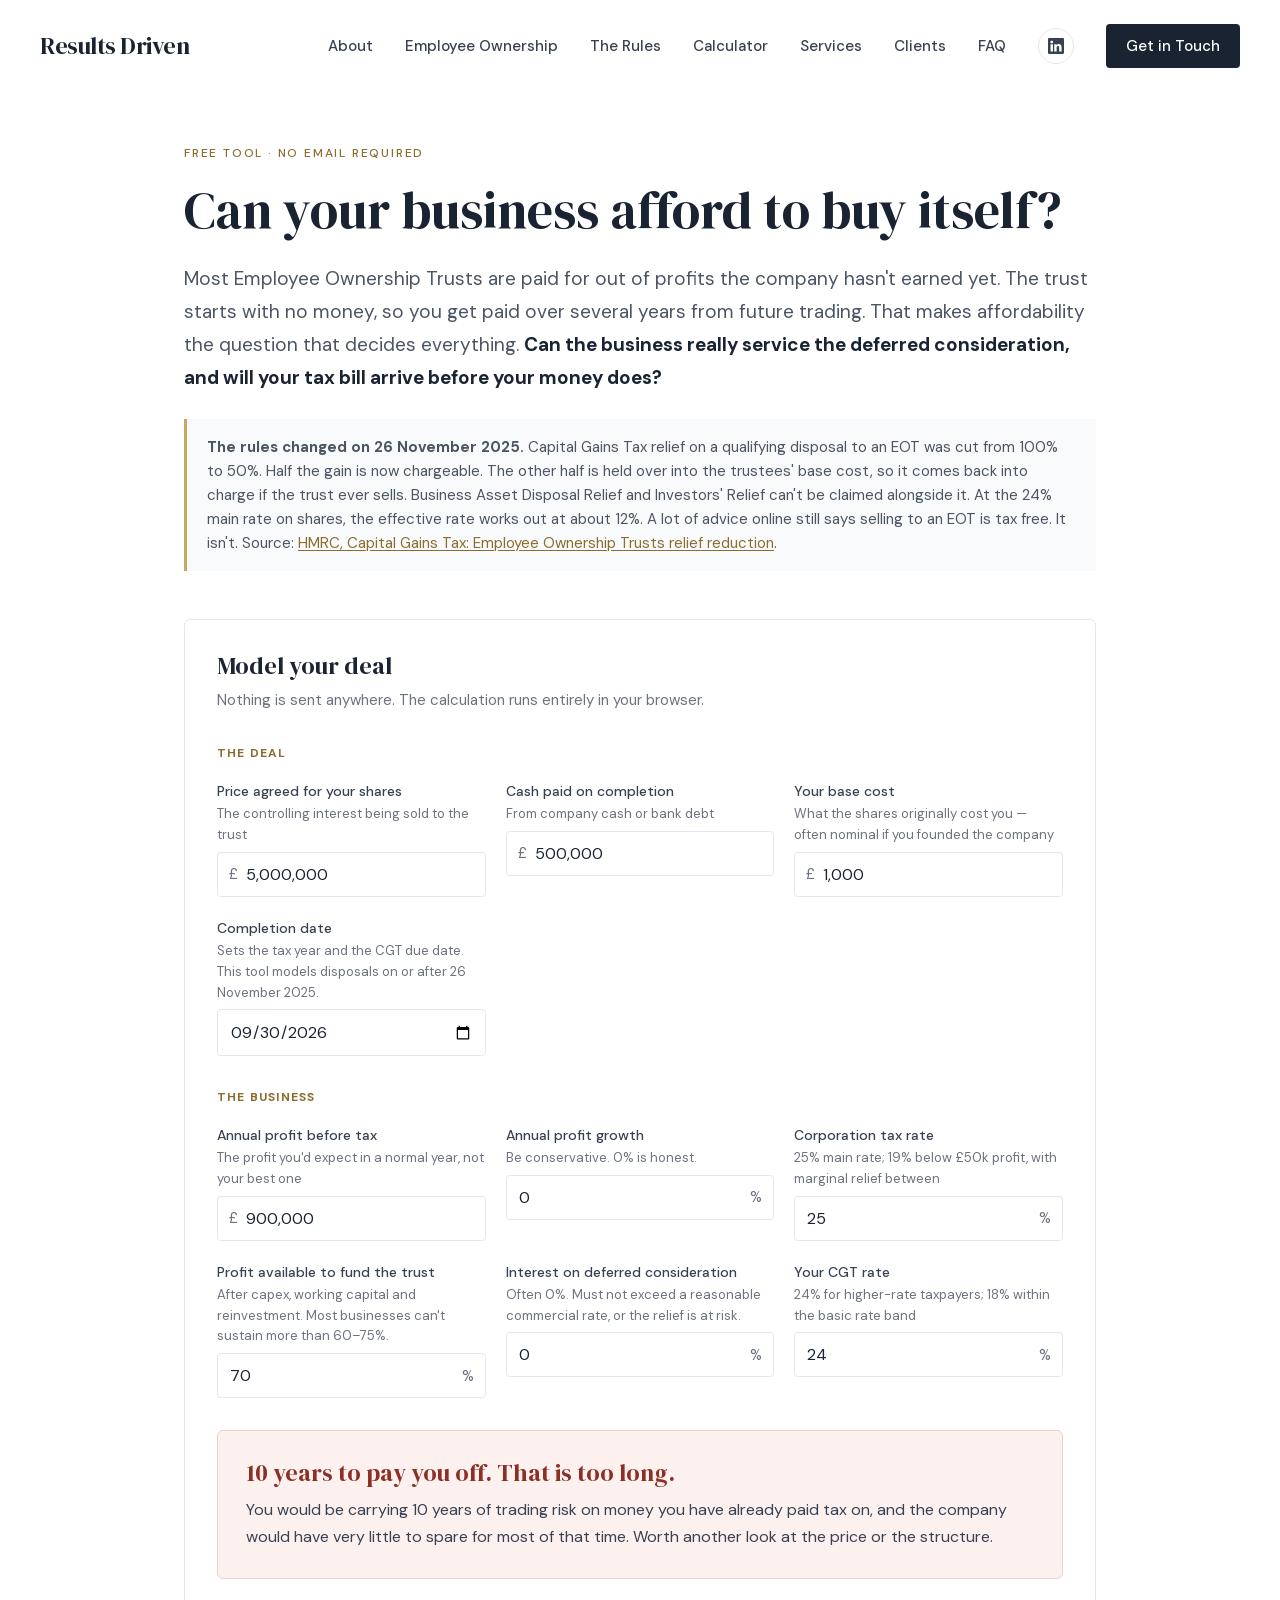
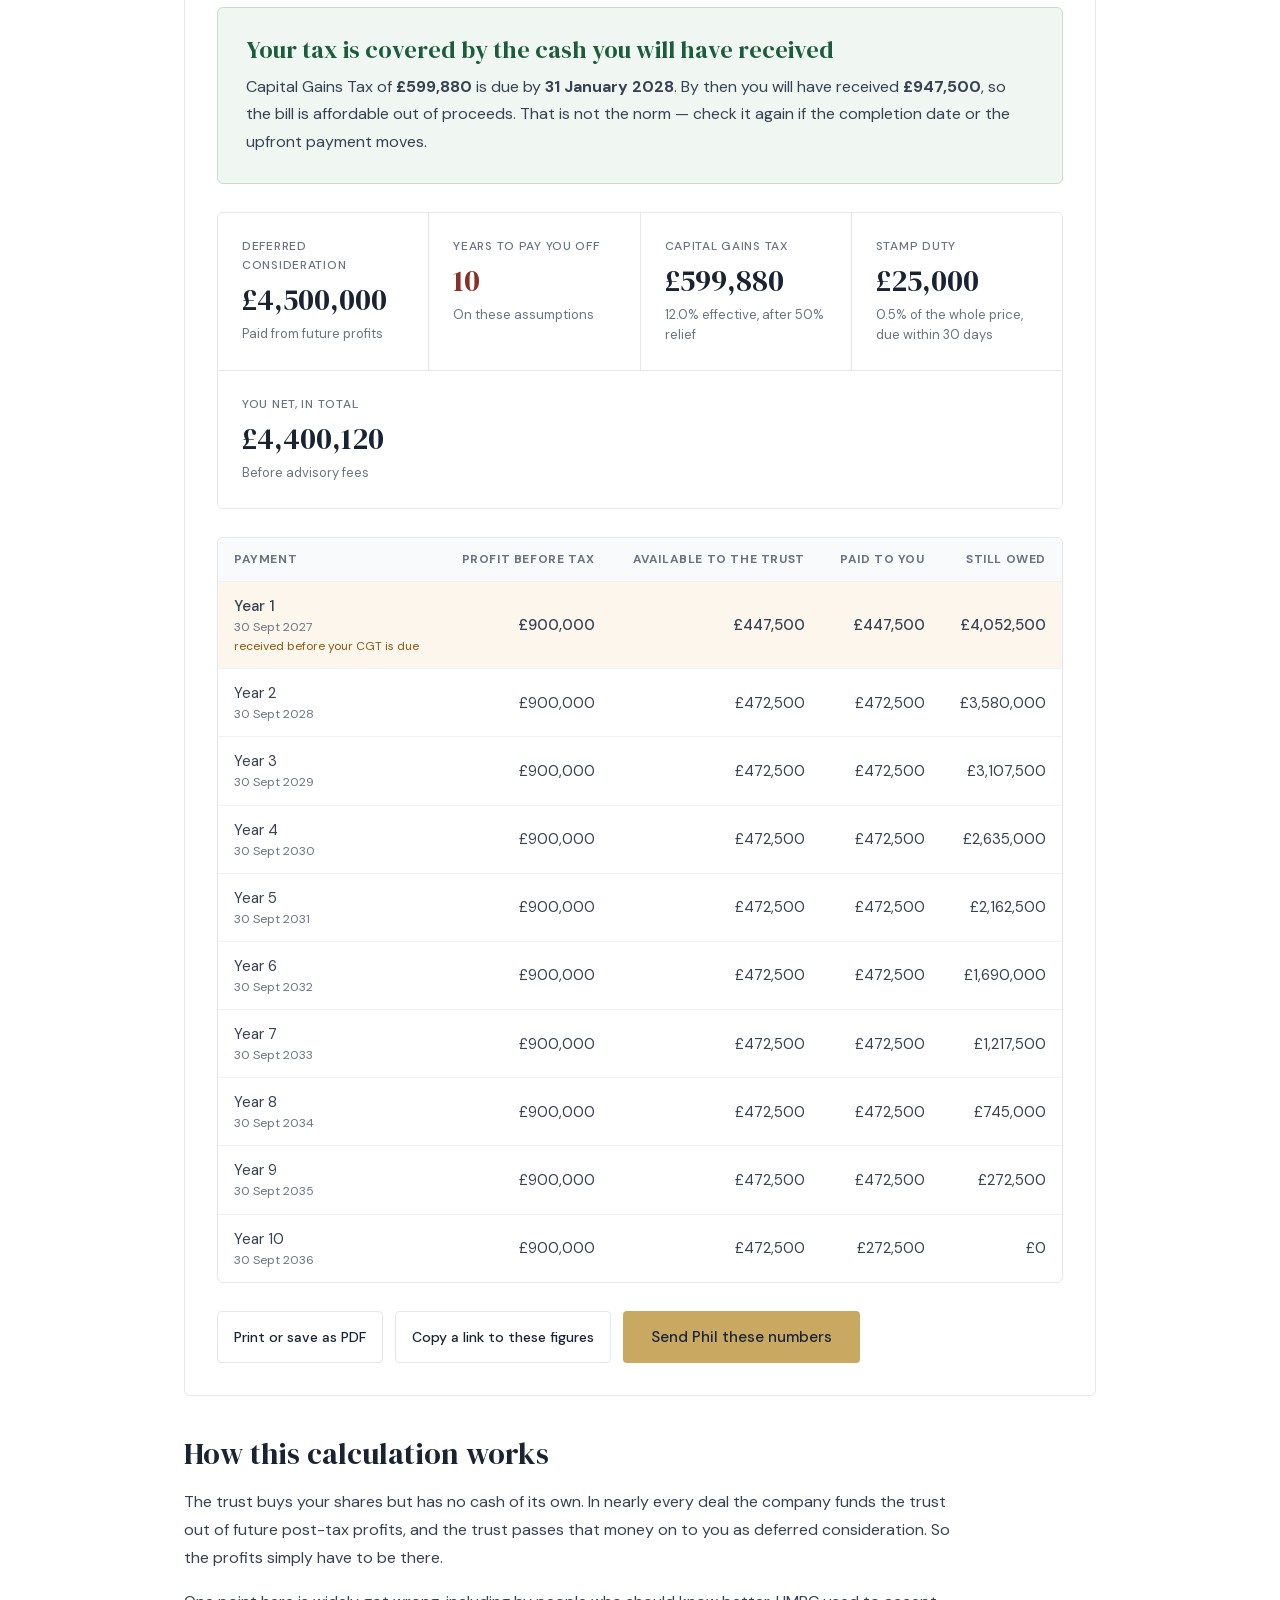
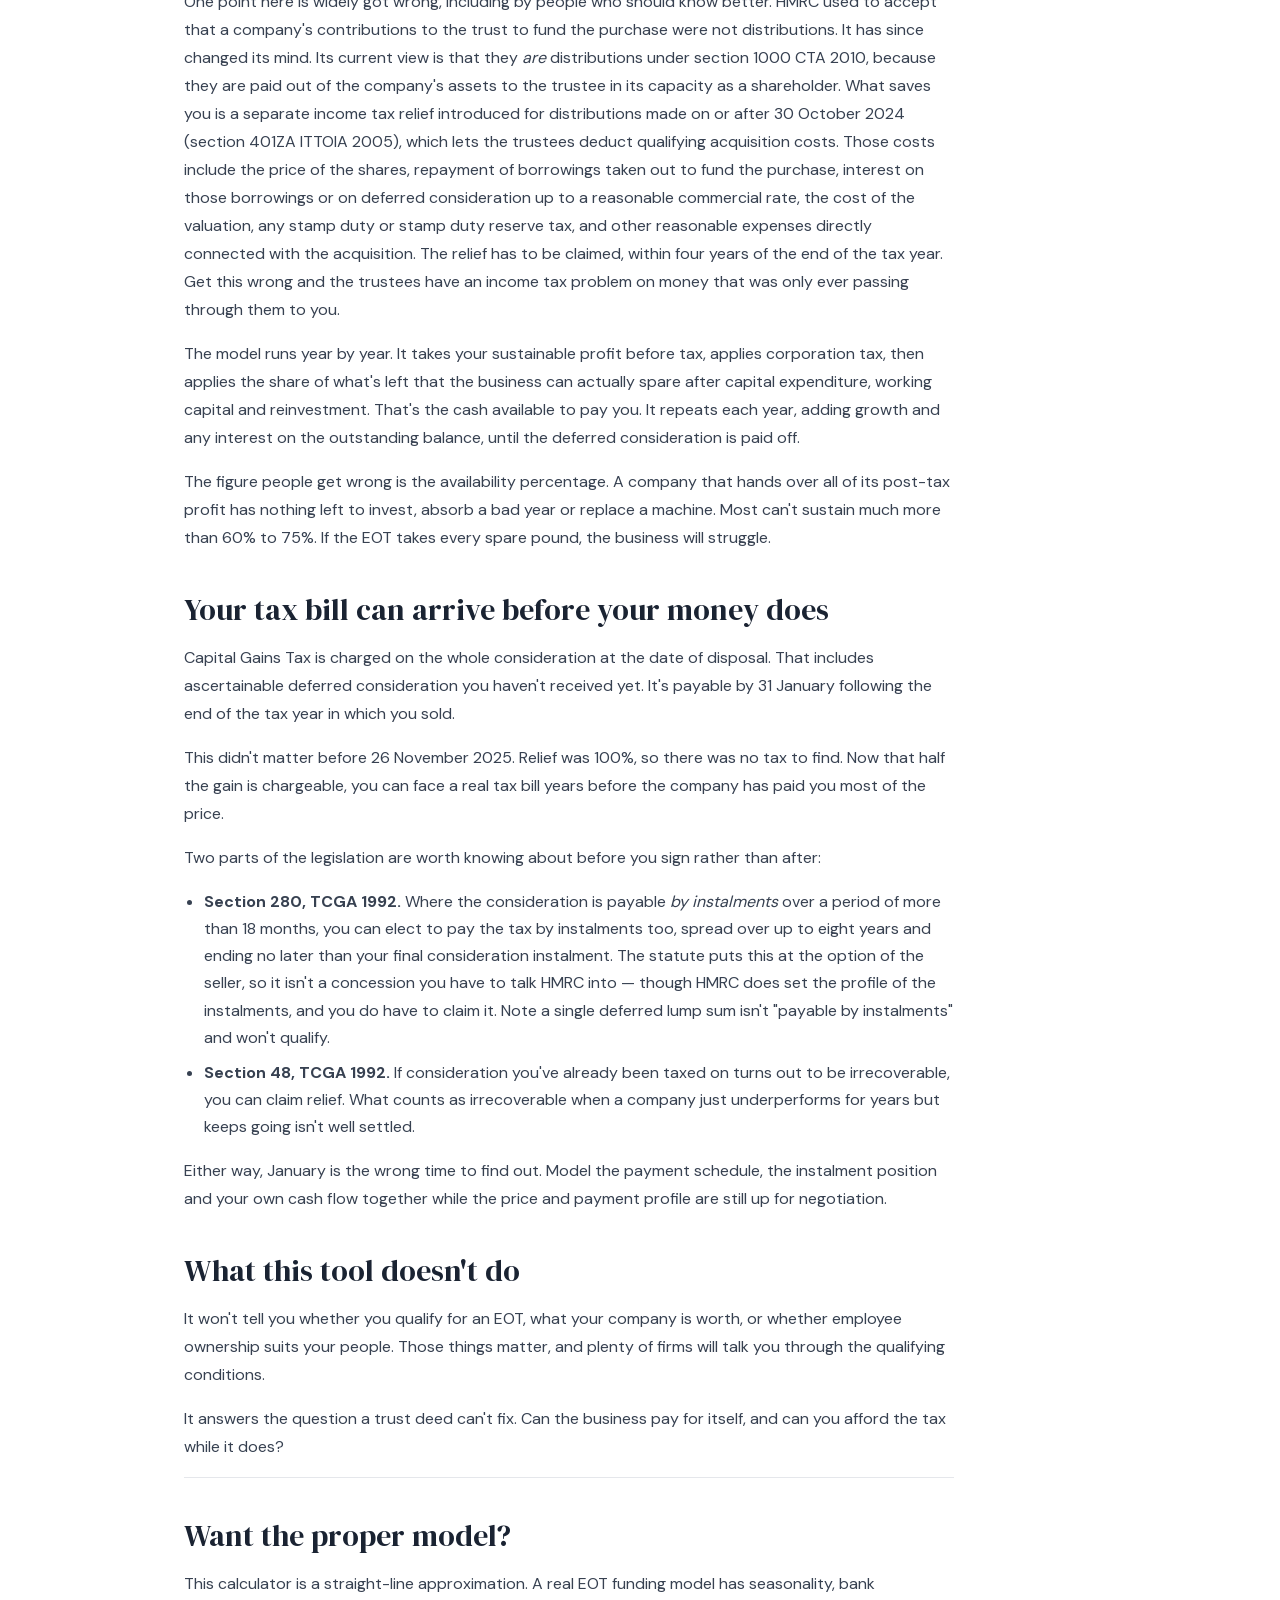
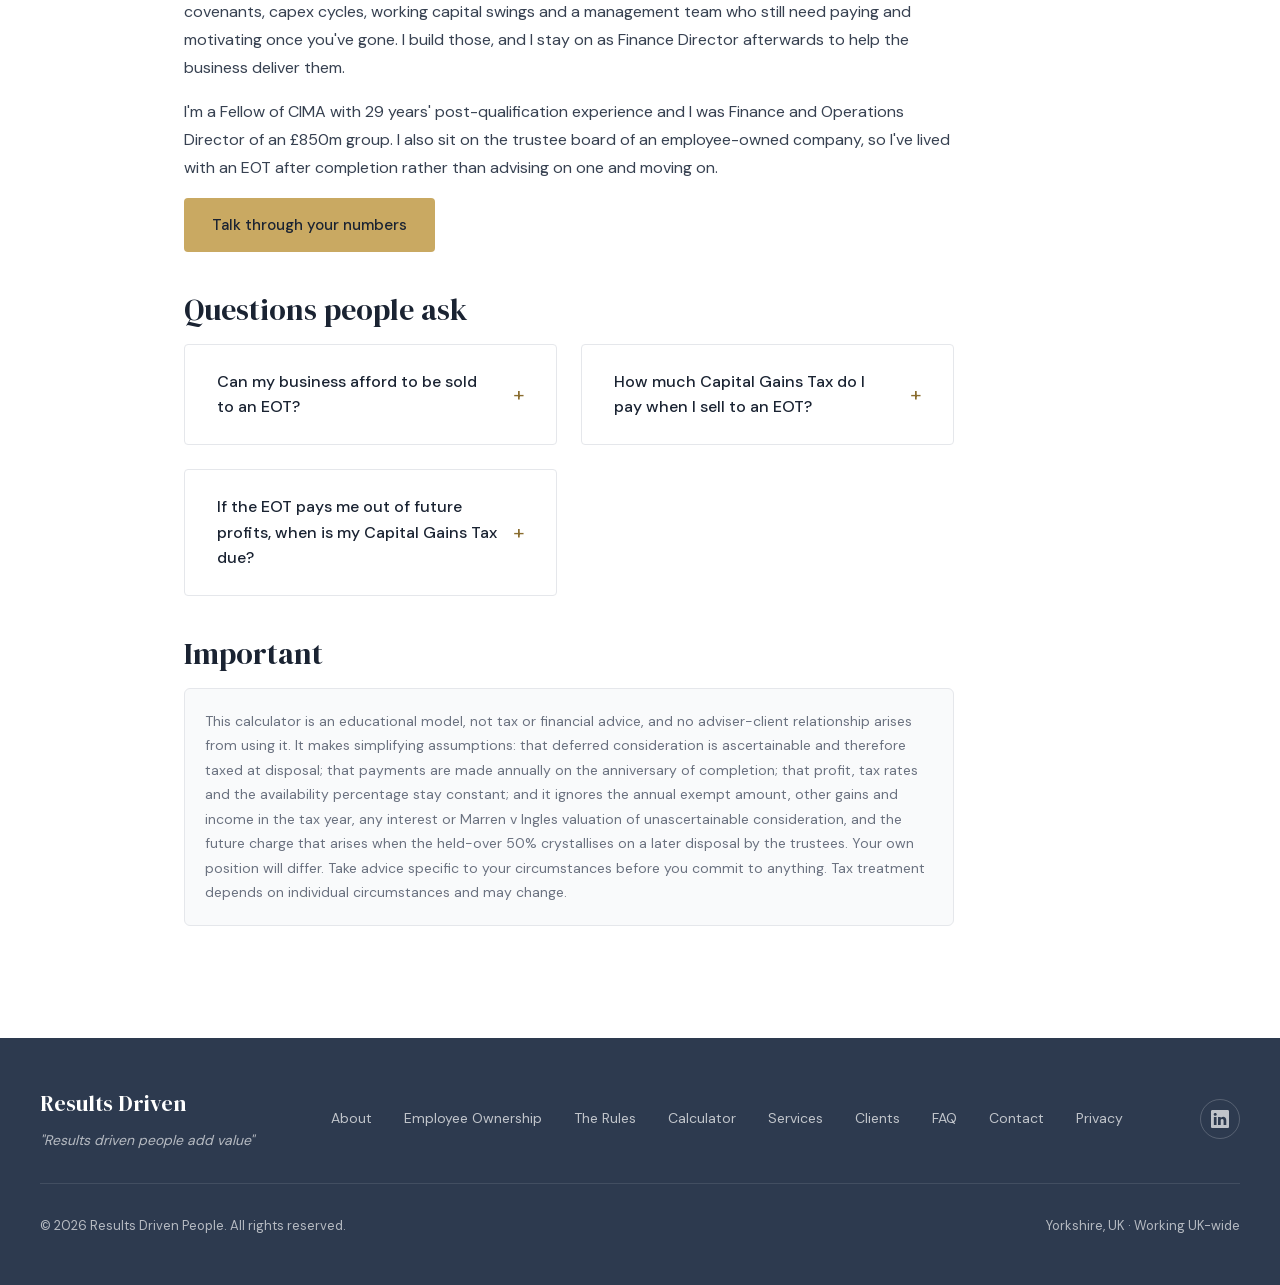
==== commit 05efe02d: "Reposition on EOTs; fix the tax; add the calculator and the rules guide The site sold EMI schemes. P" ====
--- a/eot-affordability-calculator.html
+++ b/eot-affordability-calculator.html
@@ -227,6 +227,7 @@
       <div class="nav-links" id="nav-links">
         <a href="/#about">About</a>
         <a href="/#employee-ownership">Employee Ownership</a>
+        <a href="/eot-rules-2026.html">The Rules</a>
         <a href="/eot-affordability-calculator.html" aria-current="page">Calculator</a>
         <a href="/#services">Services</a>
         <a href="/#clients">Clients</a>
@@ -454,6 +455,7 @@
       <nav class="footer-links" aria-label="Footer navigation">
         <a href="/#about">About</a>
         <a href="/#employee-ownership">Employee Ownership</a>
+        <a href="/eot-rules-2026.html">The Rules</a>
         <a href="/eot-affordability-calculator.html">Calculator</a>
         <a href="/#services">Services</a>
         <a href="/#clients">Clients</a>
